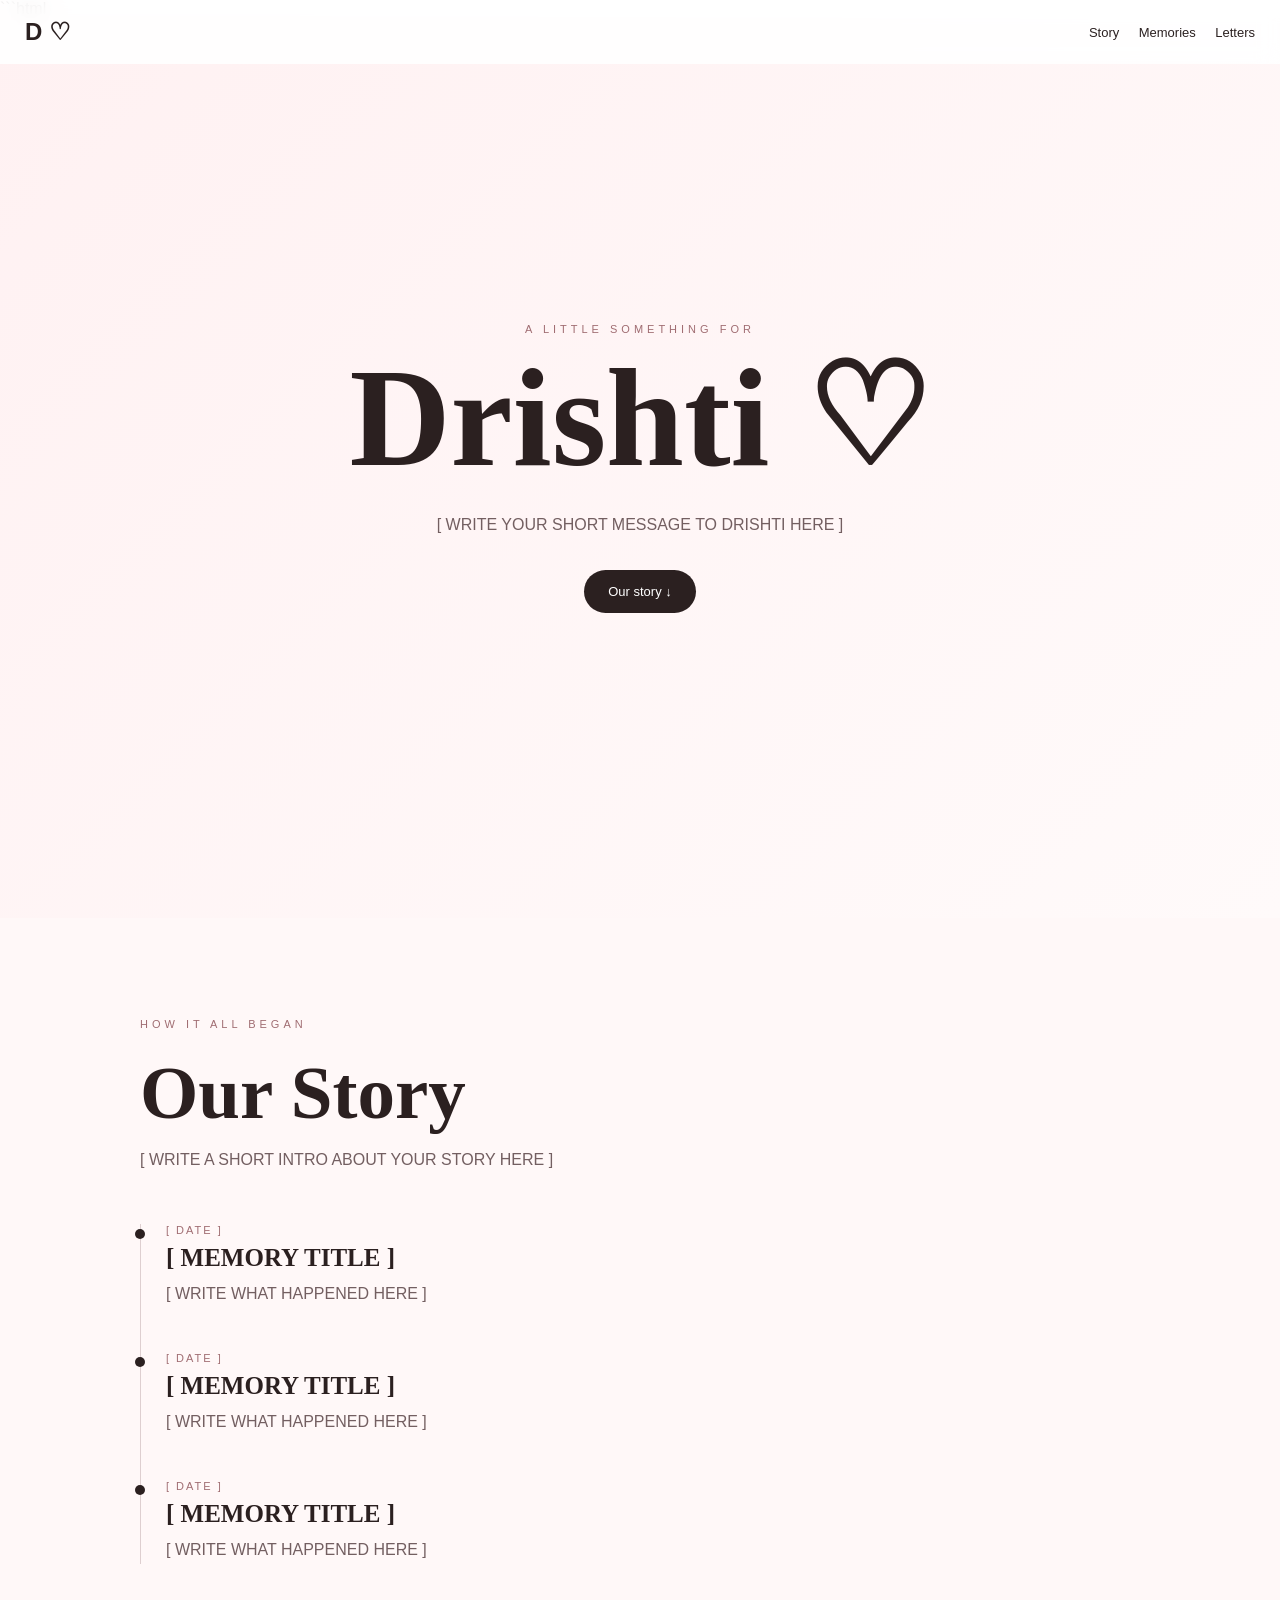
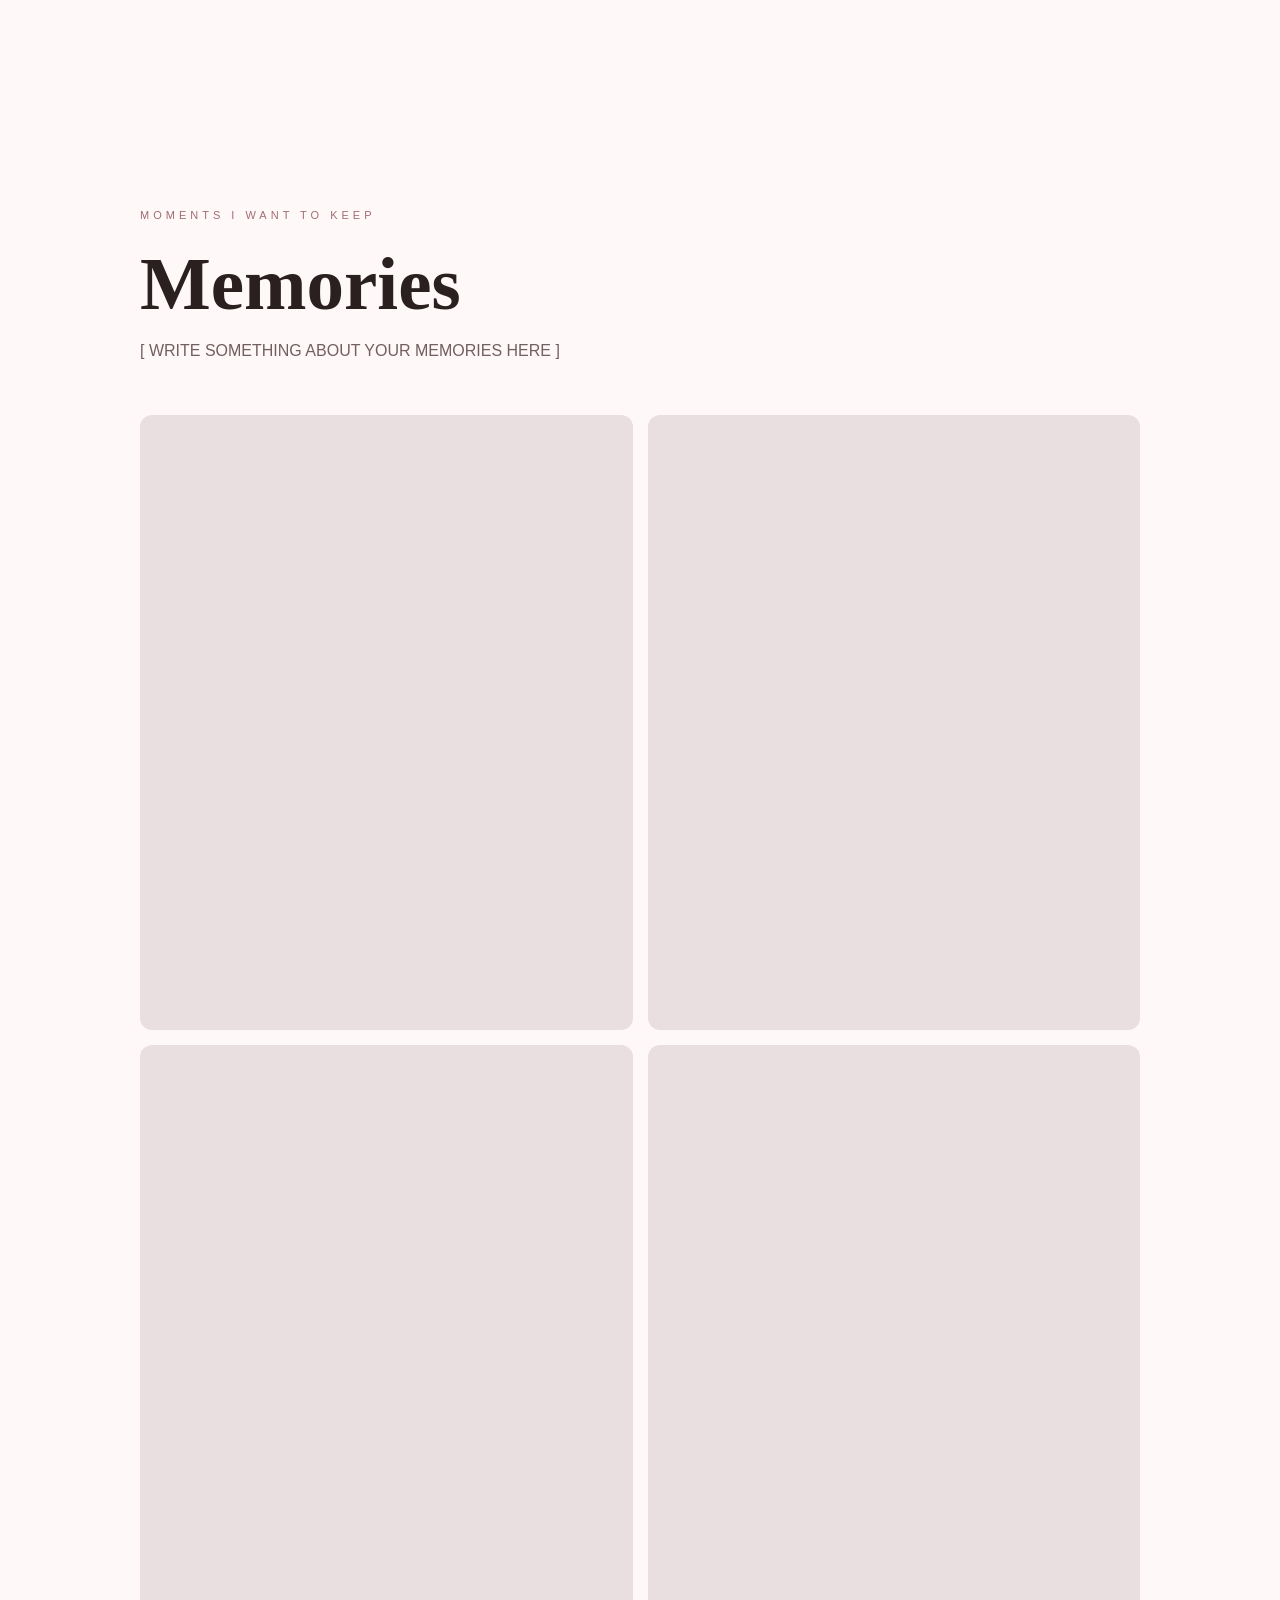
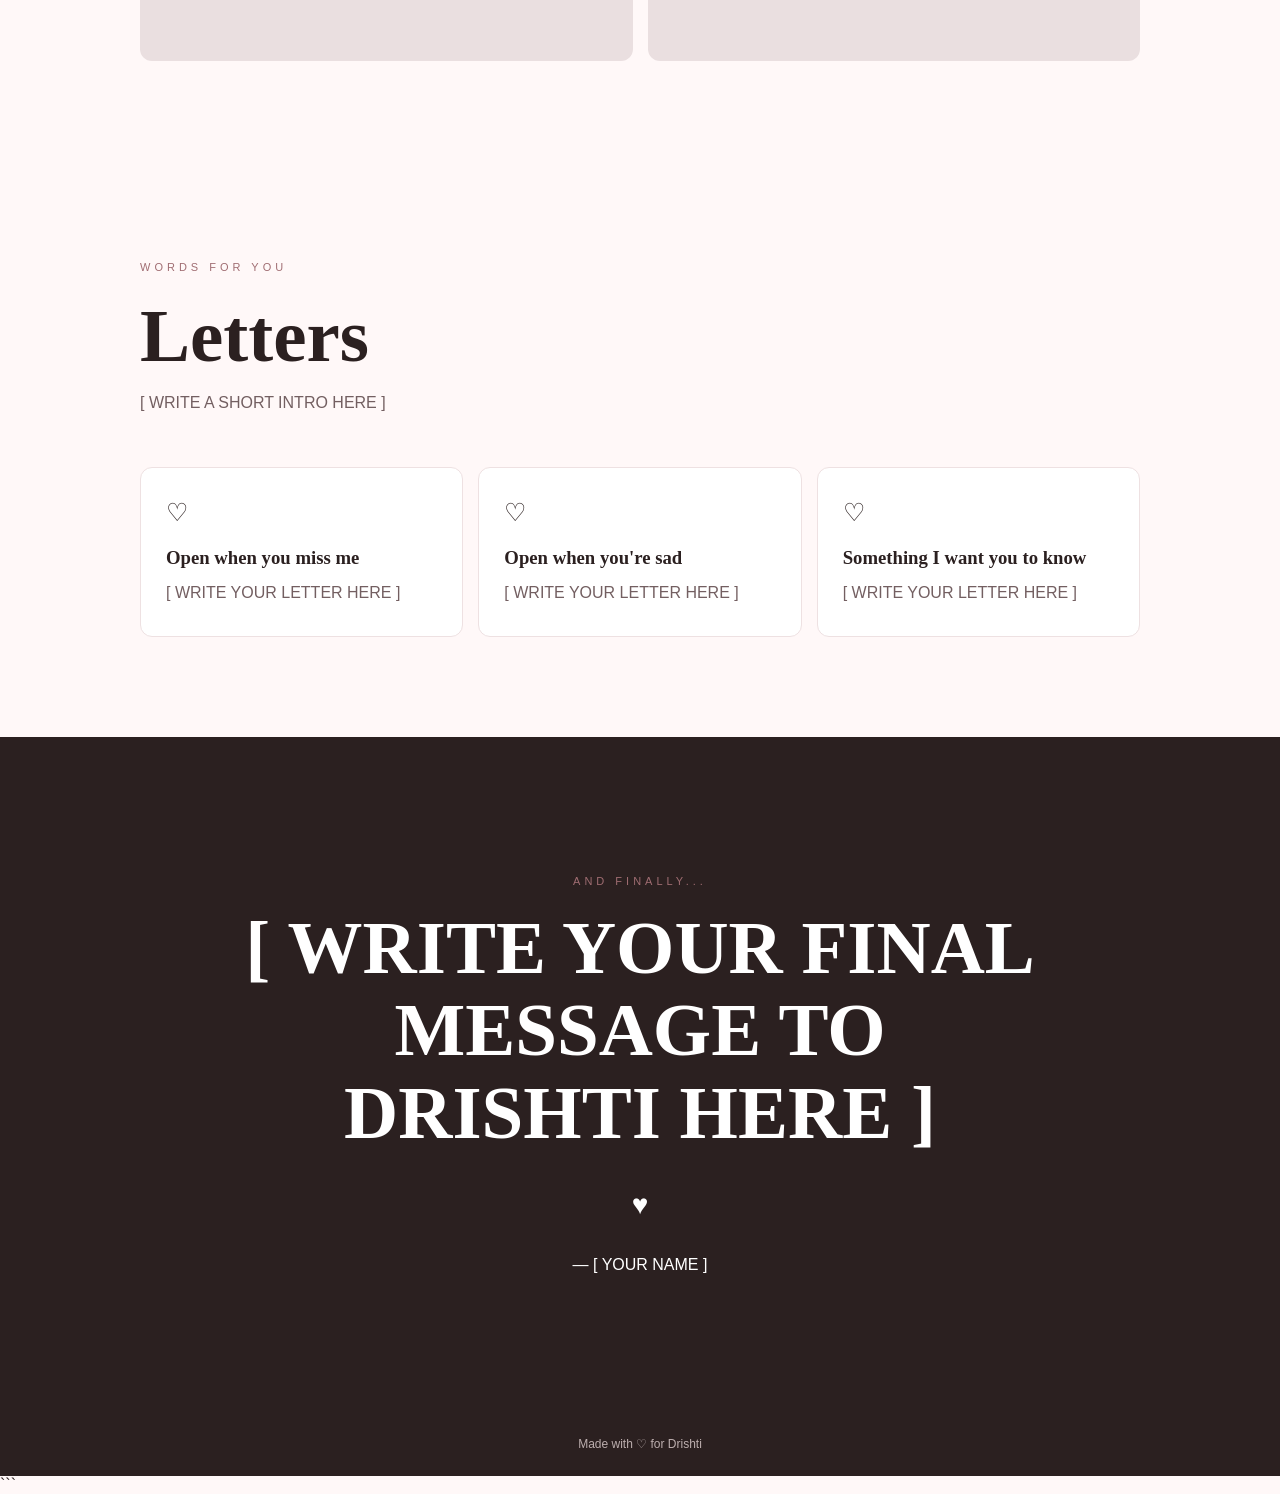
==== index.html @ 3309026d "Create index.html for personal webpage This HTML file contains a structured layout for a personal we" ====
```html
<!DOCTYPE html>
<html lang="en">
<head>
    <meta charset="UTF-8">
    <meta name="viewport" content="width=device-width, initial-scale=1.0">

    <title>For Drishti ❤️</title>

    <style>
        * {
            box-sizing: border-box;
            margin: 0;
            padding: 0;
        }

        html {
            scroll-behavior: smooth;
        }

        body {
            font-family: Arial, sans-serif;
            background: #fff8f8;
            color: #2b2020;
        }

        nav {
            position: fixed;
            top: 0;
            width: 100%;
            padding: 18px 25px;
            display: flex;
            justify-content: space-between;
            align-items: center;
            background: rgba(255,255,255,0.9);
            backdrop-filter: blur(10px);
            z-index: 100;
        }

        .logo {
            font-size: 24px;
            font-weight: bold;
        }

        nav a {
            margin-left: 15px;
            text-decoration: none;
            color: #2b2020;
            font-size: 13px;
        }

        section {
            padding: 100px 25px;
        }

        .hero {
            min-height: 100vh;
            display: flex;
            align-items: center;
            justify-content: center;
            text-align: center;
            background: linear-gradient(135deg, #fff1f2, #fffafa);
        }

        .hero-content {
            max-width: 700px;
        }

        .eyebrow {
            letter-spacing: 4px;
            font-size: 11px;
            color: #a06d72;
            margin-bottom: 20px;
        }

        h1 {
            font-family: Georgia, serif;
            font-size: clamp(65px, 16vw, 140px);
            line-height: 0.9;
            margin-bottom: 30px;
        }

        .hero p {
            color: #735f61;
            line-height: 1.8;
            margin-bottom: 30px;
        }

        .button {
            display: inline-block;
            background: #2b2020;
            color: white;
            padding: 14px 24px;
            border-radius: 50px;
            text-decoration: none;
            font-size: 13px;
        }

        .container {
            max-width: 1000px;
            margin: auto;
        }

        .heading {
            margin-bottom: 55px;
        }

        .heading h2 {
            font-family: Georgia, serif;
            font-size: clamp(45px, 9vw, 75px);
            margin-bottom: 15px;
        }

        .heading p {
            color: #735f61;
        }

        .timeline {
            border-left: 1px solid #decfd0;
            padding-left: 25px;
        }

        .memory {
            margin-bottom: 45px;
            position: relative;
        }

        .memory::before {
            content: "";
            width: 10px;
            height: 10px;
            background: #2b2020;
            border-radius: 50%;
            position: absolute;
            left: -31px;
            top: 5px;
        }

        .date {
            color: #a06d72;
            font-size: 11px;
            letter-spacing: 2px;
            margin-bottom: 8px;
        }

        .memory h3 {
            font-family: Georgia, serif;
            font-size: 25px;
            margin-bottom: 8px;
        }

        .memory p {
            color: #735f61;
            line-height: 1.7;
        }

        .gallery {
            display: grid;
            grid-template-columns: repeat(2, 1fr);
            gap: 15px;
        }

        .photo {
            aspect-ratio: 4 / 5;
            background: #eadfe0;
            border-radius: 12px;
            overflow: hidden;
        }

        .photo img {
            width: 100%;
            height: 100%;
            object-fit: cover;
        }

        .letter-grid {
            display: grid;
            grid-template-columns: repeat(3, 1fr);
            gap: 15px;
        }

        .letter {
            background: white;
            padding: 30px 25px;
            border-radius: 12px;
            border: 1px solid #eee1e2;
        }

        .letter span {
            font-size: 25px;
        }

        .letter h3 {
            font-family: Georgia, serif;
            margin: 20px 0 10px;
        }

        .letter p {
            color: #735f61;
            line-height: 1.7;
        }

        .final {
            min-height: 75vh;
            display: flex;
            align-items: center;
            justify-content: center;
            text-align: center;
            background: #2b2020;
            color: white;
        }

        .final h2 {
            font-family: Georgia, serif;
            font-size: clamp(40px, 8vw, 75px);
            max-width: 800px;
            line-height: 1.1;
        }

        .heart {
            margin: 35px;
            font-size: 28px;
        }

        footer {
            text-align: center;
            padding: 25px;
            background: #2b2020;
            color: #bcaeae;
            font-size: 12px;
        }

        @media (max-width: 650px) {

            nav a {
                font-size: 11px;
                margin-left: 8px;
            }

            section {
                padding: 85px 20px;
            }

            .gallery {
                grid-template-columns: 1fr;
            }

            .letter-grid {
                grid-template-columns: 1fr;
            }

            .letter {
                padding: 25px;
            }
        }
    </style>
</head>

<body>

    <!-- NAVIGATION -->

    <nav>
        <div class="logo">D ♡</div>

        <div>
            <a href="#story">Story</a>
            <a href="#memories">Memories</a>
            <a href="#letters">Letters</a>
        </div>
    </nav>


    <!-- HERO -->

    <section class="hero">

        <div class="hero-content">

            <div class="eyebrow">
                A LITTLE SOMETHING FOR
            </div>

            <h1>Drishti ♡</h1>

            <!-- WRITE YOUR INTRO HERE -->

            <p>
                [ WRITE YOUR SHORT MESSAGE TO DRISHTI HERE ]
            </p>

            <a href="#story" class="button">
                Our story ↓
            </a>

        </div>

    </section>


    <!-- STORY -->

    <section id="story">

        <div class="container">

            <div class="heading">

                <div class="eyebrow">
                    HOW IT ALL BEGAN
                </div>

                <h2>Our Story</h2>

                <p>
                    [ WRITE A SHORT INTRO ABOUT YOUR STORY HERE ]
                </p>

            </div>


            <div class="timeline">

                <div class="memory">

                    <div class="date">
                        [ DATE ]
                    </div>

                    <h3>[ MEMORY TITLE ]</h3>

                    <p>
                        [ WRITE WHAT HAPPENED HERE ]
                    </p>

                </div>


                <div class="memory">

                    <div class="date">
                        [ DATE ]
                    </div>

                    <h3>[ MEMORY TITLE ]</h3>

                    <p>
                        [ WRITE WHAT HAPPENED HERE ]
                    </p>

                </div>


                <div class="memory">

                    <div class="date">
                        [ DATE ]
                    </div>

                    <h3>[ MEMORY TITLE ]</h3>

                    <p>
                        [ WRITE WHAT HAPPENED HERE ]
                    </p>

                </div>

            </div>

        </div>

    </section>


    <!-- MEMORIES -->

    <section id="memories">

        <div class="container">

            <div class="heading">

                <div class="eyebrow">
                    MOMENTS I WANT TO KEEP
                </div>

                <h2>Memories</h2>

                <p>
                    [ WRITE SOMETHING ABOUT YOUR MEMORIES HERE ]
                </p>

            </div>


            <div class="gallery">

                <!-- PHOTO 1 -->
                <div class="photo">
                    <!-- YOUR PHOTO WILL GO HERE -->
                </div>

                <!-- PHOTO 2 -->
                <div class="photo">
                    <!-- YOUR PHOTO WILL GO HERE -->
                </div>

                <!-- PHOTO 3 -->
                <div class="photo">
                    <!-- YOUR PHOTO WILL GO HERE -->
                </div>

                <!-- PHOTO 4 -->
                <div class="photo">
                    <!-- YOUR PHOTO WILL GO HERE -->
                </div>

            </div>

        </div>

    </section>


    <!-- LETTERS -->

    <section id="letters">

        <div class="container">

            <div class="heading">

                <div class="eyebrow">
                    WORDS FOR YOU
                </div>

                <h2>Letters</h2>

                <p>
                    [ WRITE A SHORT INTRO HERE ]
                </p>

            </div>


            <div class="letter-grid">

                <div class="letter">

                    <span>♡</span>

                    <h3>
                        Open when you miss me
                    </h3>

                    <p>
                        [ WRITE YOUR LETTER HERE ]
                    </p>

                </div>


                <div class="letter">

                    <span>♡</span>

                    <h3>
                        Open when you're sad
                    </h3>

                    <p>
                        [ WRITE YOUR LETTER HERE ]
                    </p>

                </div>


                <div class="letter">

                    <span>♡</span>

                    <h3>
                        Something I want you to know
                    </h3>

                    <p>
                        [ WRITE YOUR LETTER HERE ]
                    </p>

                </div>

            </div>

        </div>

    </section>


    <!-- FINAL MESSAGE -->

    <section class="final">

        <div>

            <div class="eyebrow">
                AND FINALLY...
            </div>

            <h2>
                [ WRITE YOUR FINAL MESSAGE TO DRISHTI HERE ]
            </h2>

            <div class="heart">
                ♥
            </div>

            <p>
                — [ YOUR NAME ]
            </p>

        </div>

    </section>


    <footer>

        Made with ♡ for Drishti

    </footer>


</body>
</html>
```
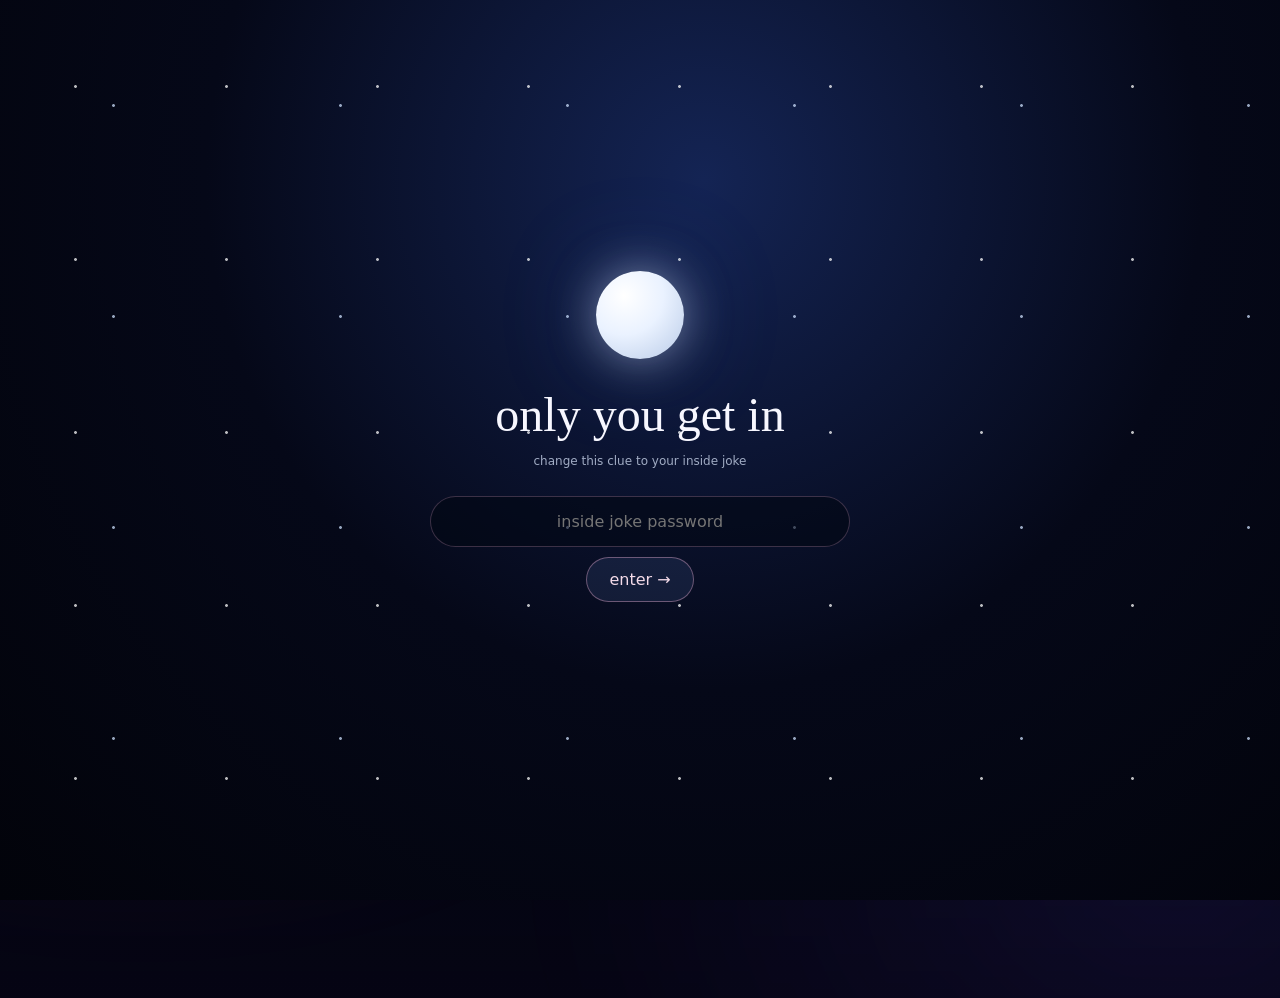
==== commit d3eec62f: "Add files via upload" ====
--- a/index.html
+++ b/index.html
@@ -1,535 +1,134 @@
-```html
-<!DOCTYPE html>
-<html lang="en">
-<head>
-    <meta charset="UTF-8">
-    <meta name="viewport" content="width=device-width, initial-scale=1.0">
-
-    <title>For Drishti ❤️</title>
-
-    <style>
-        * {
-            box-sizing: border-box;
-            margin: 0;
-            padding: 0;
-        }
-
-        html {
-            scroll-behavior: smooth;
-        }
-
-        body {
-            font-family: Arial, sans-serif;
-            background: #fff8f8;
-            color: #2b2020;
-        }
-
-        nav {
-            position: fixed;
-            top: 0;
-            width: 100%;
-            padding: 18px 25px;
-            display: flex;
-            justify-content: space-between;
-            align-items: center;
-            background: rgba(255,255,255,0.9);
-            backdrop-filter: blur(10px);
-            z-index: 100;
-        }
-
-        .logo {
-            font-size: 24px;
-            font-weight: bold;
-        }
-
-        nav a {
-            margin-left: 15px;
-            text-decoration: none;
-            color: #2b2020;
-            font-size: 13px;
-        }
-
-        section {
-            padding: 100px 25px;
-        }
-
-        .hero {
-            min-height: 100vh;
-            display: flex;
-            align-items: center;
-            justify-content: center;
-            text-align: center;
-            background: linear-gradient(135deg, #fff1f2, #fffafa);
-        }
-
-        .hero-content {
-            max-width: 700px;
-        }
-
-        .eyebrow {
-            letter-spacing: 4px;
-            font-size: 11px;
-            color: #a06d72;
-            margin-bottom: 20px;
-        }
-
-        h1 {
-            font-family: Georgia, serif;
-            font-size: clamp(65px, 16vw, 140px);
-            line-height: 0.9;
-            margin-bottom: 30px;
-        }
-
-        .hero p {
-            color: #735f61;
-            line-height: 1.8;
-            margin-bottom: 30px;
-        }
-
-        .button {
-            display: inline-block;
-            background: #2b2020;
-            color: white;
-            padding: 14px 24px;
-            border-radius: 50px;
-            text-decoration: none;
-            font-size: 13px;
-        }
-
-        .container {
-            max-width: 1000px;
-            margin: auto;
-        }
-
-        .heading {
-            margin-bottom: 55px;
-        }
-
-        .heading h2 {
-            font-family: Georgia, serif;
-            font-size: clamp(45px, 9vw, 75px);
-            margin-bottom: 15px;
-        }
-
-        .heading p {
-            color: #735f61;
-        }
-
-        .timeline {
-            border-left: 1px solid #decfd0;
-            padding-left: 25px;
-        }
-
-        .memory {
-            margin-bottom: 45px;
-            position: relative;
-        }
-
-        .memory::before {
-            content: "";
-            width: 10px;
-            height: 10px;
-            background: #2b2020;
-            border-radius: 50%;
-            position: absolute;
-            left: -31px;
-            top: 5px;
-        }
-
-        .date {
-            color: #a06d72;
-            font-size: 11px;
-            letter-spacing: 2px;
-            margin-bottom: 8px;
-        }
-
-        .memory h3 {
-            font-family: Georgia, serif;
-            font-size: 25px;
-            margin-bottom: 8px;
-        }
-
-        .memory p {
-            color: #735f61;
-            line-height: 1.7;
-        }
-
-        .gallery {
-            display: grid;
-            grid-template-columns: repeat(2, 1fr);
-            gap: 15px;
-        }
-
-        .photo {
-            aspect-ratio: 4 / 5;
-            background: #eadfe0;
-            border-radius: 12px;
-            overflow: hidden;
-        }
-
-        .photo img {
-            width: 100%;
-            height: 100%;
-            object-fit: cover;
-        }
-
-        .letter-grid {
-            display: grid;
-            grid-template-columns: repeat(3, 1fr);
-            gap: 15px;
-        }
-
-        .letter {
-            background: white;
-            padding: 30px 25px;
-            border-radius: 12px;
-            border: 1px solid #eee1e2;
-        }
-
-        .letter span {
-            font-size: 25px;
-        }
-
-        .letter h3 {
-            font-family: Georgia, serif;
-            margin: 20px 0 10px;
-        }
-
-        .letter p {
-            color: #735f61;
-            line-height: 1.7;
-        }
-
-        .final {
-            min-height: 75vh;
-            display: flex;
-            align-items: center;
-            justify-content: center;
-            text-align: center;
-            background: #2b2020;
-            color: white;
-        }
-
-        .final h2 {
-            font-family: Georgia, serif;
-            font-size: clamp(40px, 8vw, 75px);
-            max-width: 800px;
-            line-height: 1.1;
-        }
-
-        .heart {
-            margin: 35px;
-            font-size: 28px;
-        }
-
-        footer {
-            text-align: center;
-            padding: 25px;
-            background: #2b2020;
-            color: #bcaeae;
-            font-size: 12px;
-        }
-
-        @media (max-width: 650px) {
-
-            nav a {
-                font-size: 11px;
-                margin-left: 8px;
-            }
-
-            section {
-                padding: 85px 20px;
-            }
-
-            .gallery {
-                grid-template-columns: 1fr;
-            }
-
-            .letter-grid {
-                grid-template-columns: 1fr;
-            }
-
-            .letter {
-                padding: 25px;
-            }
-        }
-    </style>
-</head>
-
-<body>
-
-    <!-- NAVIGATION -->
-
-    <nav>
-        <div class="logo">D ♡</div>
-
-        <div>
-            <a href="#story">Story</a>
-            <a href="#memories">Memories</a>
-            <a href="#letters">Letters</a>
-        </div>
-    </nav>
-
-
-    <!-- HERO -->
-
-    <section class="hero">
-
-        <div class="hero-content">
-
-            <div class="eyebrow">
-                A LITTLE SOMETHING FOR
-            </div>
-
-            <h1>Drishti ♡</h1>
-
-            <!-- WRITE YOUR INTRO HERE -->
-
-            <p>
-                [ WRITE YOUR SHORT MESSAGE TO DRISHTI HERE ]
-            </p>
-
-            <a href="#story" class="button">
-                Our story ↓
-            </a>
-
-        </div>
-
-    </section>
-
-
-    <!-- STORY -->
-
-    <section id="story">
-
-        <div class="container">
-
-            <div class="heading">
-
-                <div class="eyebrow">
-                    HOW IT ALL BEGAN
-                </div>
-
-                <h2>Our Story</h2>
-
-                <p>
-                    [ WRITE A SHORT INTRO ABOUT YOUR STORY HERE ]
-                </p>
-
-            </div>
-
-
-            <div class="timeline">
-
-                <div class="memory">
-
-                    <div class="date">
-                        [ DATE ]
-                    </div>
-
-                    <h3>[ MEMORY TITLE ]</h3>
-
-                    <p>
-                        [ WRITE WHAT HAPPENED HERE ]
-                    </p>
-
-                </div>
-
-
-                <div class="memory">
-
-                    <div class="date">
-                        [ DATE ]
-                    </div>
-
-                    <h3>[ MEMORY TITLE ]</h3>
-
-                    <p>
-                        [ WRITE WHAT HAPPENED HERE ]
-                    </p>
-
-                </div>
-
-
-                <div class="memory">
-
-                    <div class="date">
-                        [ DATE ]
-                    </div>
-
-                    <h3>[ MEMORY TITLE ]</h3>
-
-                    <p>
-                        [ WRITE WHAT HAPPENED HERE ]
-                    </p>
-
-                </div>
-
-            </div>
-
-        </div>
-
-    </section>
-
-
-    <!-- MEMORIES -->
-
-    <section id="memories">
-
-        <div class="container">
-
-            <div class="heading">
-
-                <div class="eyebrow">
-                    MOMENTS I WANT TO KEEP
-                </div>
-
-                <h2>Memories</h2>
-
-                <p>
-                    [ WRITE SOMETHING ABOUT YOUR MEMORIES HERE ]
-                </p>
-
-            </div>
-
-
-            <div class="gallery">
-
-                <!-- PHOTO 1 -->
-                <div class="photo">
-                    <!-- YOUR PHOTO WILL GO HERE -->
-                </div>
-
-                <!-- PHOTO 2 -->
-                <div class="photo">
-                    <!-- YOUR PHOTO WILL GO HERE -->
-                </div>
-
-                <!-- PHOTO 3 -->
-                <div class="photo">
-                    <!-- YOUR PHOTO WILL GO HERE -->
-                </div>
-
-                <!-- PHOTO 4 -->
-                <div class="photo">
-                    <!-- YOUR PHOTO WILL GO HERE -->
-                </div>
-
-            </div>
-
-        </div>
-
-    </section>
-
-
-    <!-- LETTERS -->
-
-    <section id="letters">
-
-        <div class="container">
-
-            <div class="heading">
-
-                <div class="eyebrow">
-                    WORDS FOR YOU
-                </div>
-
-                <h2>Letters</h2>
-
-                <p>
-                    [ WRITE A SHORT INTRO HERE ]
-                </p>
-
-            </div>
-
-
-            <div class="letter-grid">
-
-                <div class="letter">
-
-                    <span>♡</span>
-
-                    <h3>
-                        Open when you miss me
-                    </h3>
-
-                    <p>
-                        [ WRITE YOUR LETTER HERE ]
-                    </p>
-
-                </div>
-
-
-                <div class="letter">
-
-                    <span>♡</span>
-
-                    <h3>
-                        Open when you're sad
-                    </h3>
-
-                    <p>
-                        [ WRITE YOUR LETTER HERE ]
-                    </p>
-
-                </div>
-
-
-                <div class="letter">
-
-                    <span>♡</span>
-
-                    <h3>
-                        Something I want you to know
-                    </h3>
-
-                    <p>
-                        [ WRITE YOUR LETTER HERE ]
-                    </p>
-
-                </div>
-
-            </div>
-
-        </div>
-
-    </section>
-
-
-    <!-- FINAL MESSAGE -->
-
-    <section class="final">
-
-        <div>
-
-            <div class="eyebrow">
-                AND FINALLY...
-            </div>
-
-            <h2>
-                [ WRITE YOUR FINAL MESSAGE TO DRISHTI HERE ]
-            </h2>
-
-            <div class="heart">
-                ♥
-            </div>
-
-            <p>
-                — [ YOUR NAME ]
-            </p>
-
-        </div>
-
-    </section>
-
-
-    <footer>
-
-        Made with ♡ for Drishti
-
-    </footer>
-
-
-</body>
-</html>
-```
+<!doctype html>
+<html lang="en">
+<head>
+<meta charset="utf-8">
+<meta name="viewport" content="width=device-width,initial-scale=1">
+<title>Private Archive — Drishti</title>
+<link rel="stylesheet" href="style.css">
+</head>
+<body>
+<div class="stars"><i></i><i></i><i></i><i></i><i></i><i></i><i></i></div>
+<div class="nebula"></div>
+<div class="app">
+<main class="shell">
+<div class="moon"></div>
+<header class="top">
+<div class="editable brand" contenteditable="true">PRIVATE ARCHIVE / 01</div>
+<div class="menu-wrap">
+<button class="dots" id="dots">⋯</button>
+<nav class="menu" id="menu">
+<button data-screen="home">01 — entrance</button>
+<button data-screen="archive">02 — files</button>
+<button data-screen="page3">03 — somewhere else</button>
+<button data-screen="page4">04 — one last thing</button>
+</nav>
+</div>
+</header>
+
+<section class="screen active" id="home">
+<div class="hero">
+<div class="editable kicker" contenteditable="true">a small thing made at an unreasonable hour</div>
+<h1 class="editable" contenteditable="true">Some things<br>are better kept<br>between two people.</h1>
+<p class="editable" contenteditable="true">A quiet corner of the internet for the person I would still look for in a room full of stars.</p>
+<button class="enter" id="enter">enter quietly →</button>
+</div>
+</section>
+
+<section class="screen" id="archive">
+<div class="section-title">
+<h2 class="editable" contenteditable="true">A few little worlds.</h2>
+<span class="editable tiny" contenteditable="true">06 / PRIVATE</span>
+</div>
+<div class="grid">
+
+<article class="card">
+<span class="editable num" contenteditable="true">01</span>
+<span class="editable tag" contenteditable="true">little things</span>
+<h3 class="editable" contenteditable="true">Things I notice.</h3>
+<p class="editable card-copy" contenteditable="true">Write your own little memory here.</p>
+<div class="media"><span class="editable" contenteditable="true">YOUR PHOTO / SCREENSHOT</span></div>
+</article>
+
+<article class="card">
+<span class="editable num" contenteditable="true">02</span>
+<span class="editable tag" contenteditable="true">messages</span>
+<h3 class="editable" contenteditable="true">The chat room.</h3>
+<p class="editable card-copy" contenteditable="true">Add the story behind a chat or screenshot.</p>
+<div class="media"><span class="editable" contenteditable="true">YOUR CHAT SCREENSHOT</span></div>
+</article>
+
+<article class="card">
+<span class="editable num" contenteditable="true">03</span>
+<span class="editable tag" contenteditable="true">classified</span>
+<h3 class="editable" contenteditable="true">The momo problem.</h3>
+<p class="editable card-copy" contenteditable="true">Put your own inside joke here.</p>
+<div class="media"><span class="editable" contenteditable="true">YOUR PHOTO / MEMORY</span></div>
+</article>
+
+<article class="card">
+<span class="editable num" contenteditable="true">04</span>
+<span class="editable tag" contenteditable="true">voice</span>
+<h3 class="editable" contenteditable="true">Press play later.</h3>
+<p class="editable card-copy" contenteditable="true">Add a note for your voice message.</p>
+<div class="media"><span class="editable" contenteditable="true">YOUR VOICE MESSAGE</span></div>
+</article>
+
+<article class="card">
+<span class="editable num" contenteditable="true">05</span>
+<span class="editable tag" contenteditable="true">unfinished</span>
+<h3 class="editable" contenteditable="true">The thing I mean.</h3>
+<p class="editable card-copy" contenteditable="true">Write something you have never said properly.</p>
+<div class="media"><span class="editable" contenteditable="true">YOUR PHOTO / NOTE</span></div>
+</article>
+
+<article class="card">
+<span class="editable num" contenteditable="true">06</span>
+<span class="editable tag" contenteditable="true">classified</span>
+<h3 class="editable" contenteditable="true">bhakk.exe</h3>
+<p class="editable card-copy" contenteditable="true">Your private joke goes here.</p>
+<div class="media"><span class="editable" contenteditable="true">YOUR SECRET</span></div>
+</article>
+
+</div>
+
+<div class="lower">
+<h2 class="editable" contenteditable="true">A quiet place.</h2>
+<div class="blank editable" contenteditable="true">Write your longer paragraph here. You can replace this entire area with your own message.</div>
+</div>
+</section>
+
+<section class="screen" id="page3">
+<div class="extra">
+<div class="editable kicker" contenteditable="true">PAGE THREE — FULLY YOURS</div>
+<h1 class="editable" contenteditable="true">Somewhere<br>between everything.</h1>
+<div class="blank editable" contenteditable="true">Your custom page text goes here.</div>
+<div class="media extra-media"><span class="editable" contenteditable="true">PHOTO / SCREENSHOT / VOICE MESSAGE SLOT</span></div>
+</div>
+</section>
+
+<section class="screen" id="page4">
+<div class="extra">
+<div class="editable kicker" contenteditable="true">PAGE FOUR — OPEN LAST</div>
+<h1 class="editable" contenteditable="true">For when you<br>miss me.</h1>
+<div class="blank editable" contenteditable="true">Your final message goes here.</div>
+<div class="media extra-media"><span class="editable" contenteditable="true">FINAL PHOTO / MESSAGE SLOT</span></div>
+</div>
+</section>
+
+</main>
+</div>
+
+<div class="lock" id="lock">
+<div class="lockbox">
+<div class="lockmoon"></div>
+<h2 class="editable" contenteditable="true">only you get in</h2>
+<p class="editable" contenteditable="true">change this clue to your inside joke</p>
+<input id="pass" placeholder="inside joke password" autocomplete="off">
+<button id="unlock" class="editable" contenteditable="false">enter →</button>
+<div class="err" id="err"></div>
+</div>
+</div>
+
+<script src="script.js"></script>
+</body>
+</html>
--- a/style.css
+++ b/style.css
@@ -0,0 +1,22 @@
+:root{color-scheme:dark;--bg:#030510;--ink:#f7f7ff;--muted:#9ca7c1;--pink:#efa9d0;--blue:#9ec3ff;--line:rgba(193,213,255,.16)}
+*{box-sizing:border-box}
+html,body{margin:0;min-height:100%;width:100%;max-width:100%;overflow-x:hidden;background:var(--bg);color:var(--ink);font-family:Inter,system-ui,sans-serif}
+html{overscroll-behavior:none;background:var(--bg)}
+body{overscroll-behavior:none;overscroll-behavior-x:none;touch-action:pan-y}
+button,input{font:inherit}button{cursor:pointer}
+body:before{content:"";position:fixed;inset:-25%;z-index:0;pointer-events:none;background:radial-gradient(ellipse at 68% 18%,rgba(87,137,255,.24),transparent 24%),radial-gradient(ellipse at 24% 62%,rgba(239,76,180,.18),transparent 27%),radial-gradient(ellipse at 78% 82%,rgba(105,77,255,.14),transparent 30%);filter:blur(36px);animation:drift 16s ease-in-out infinite}
+body:after{content:"";position:fixed;inset:0;z-index:0;pointer-events:none;background-image:radial-gradient(circle at 7% 16%,#fff 0 1px,transparent 1.8px),radial-gradient(circle at 18% 73%,#d9e8ff 0 1.1px,transparent 1.9px),radial-gradient(circle at 31% 28%,#fff 0 1.2px,transparent 2px),radial-gradient(circle at 47% 9%,#ffd9ef 0 1px,transparent 1.8px),radial-gradient(circle at 62% 67%,#fff 0 1.1px,transparent 1.9px),radial-gradient(circle at 75% 22%,#d6e6ff 0 1.2px,transparent 2px),radial-gradient(circle at 91% 59%,#fff 0 1.1px,transparent 1.9px);background-size:181px 197px,233px 251px,271px 229px,207px 241px,317px 277px,251px 203px,283px 263px;animation:twinkle 7s ease-in-out infinite}
+@keyframes twinkle{0%,100%{opacity:.32;transform:scale(.85)}50%{opacity:1;transform:scale(1.08)}}
+@keyframes drift{0%,100%{transform:translate3d(0,0,0) scale(1)}50%{transform:translate3d(2%,-2%,0) scale(1.07)}}
+@keyframes rise{from{opacity:0;transform:translateY(18px)}to{opacity:1;transform:none}}
+.stars{position:fixed;inset:0;z-index:1;pointer-events:none}.stars i{position:absolute;width:3px;height:3px;border-radius:50%;background:#fff;box-shadow:0 0 11px 2px rgba(196,222,255,.9);animation:twinkle 3.4s infinite}.stars i:nth-child(1){left:12%;top:18%}.stars i:nth-child(2){left:84%;top:15%;animation-delay:.8s}.stars i:nth-child(3){left:69%;top:46%;animation-delay:1.4s}.stars i:nth-child(4){left:24%;top:62%;animation-delay:2s}.stars i:nth-child(5){left:91%;top:80%;animation-delay:.5s}.stars i:nth-child(6){left:54%;top:30%;animation-delay:1.8s}.stars i:nth-child(7){left:42%;top:78%;animation-delay:1s}
+.nebula{position:fixed;inset:auto 0 0;height:42vh;z-index:1;pointer-events:none;background:radial-gradient(ellipse at 20% 100%,rgba(239,78,181,.15),transparent 48%),radial-gradient(ellipse at 80% 100%,rgba(84,130,255,.16),transparent 48%),linear-gradient(180deg,transparent,rgba(7,7,25,.7))}
+.app{position:relative;z-index:2;min-height:100vh;width:100%;max-width:100%;overflow-x:hidden;padding:20px 25px;background:linear-gradient(180deg,rgba(2,4,13,.18),rgba(5,8,24,.12) 55%,rgba(10,5,25,.42))}
+.shell{max-width:1160px;width:100%;margin:auto;position:relative}.top{height:58px;border-bottom:1px solid var(--line);display:flex;align-items:center;justify-content:space-between;position:relative;z-index:10}
+.brand,.tiny,.tag,.num,.kicker{font-size:9px;letter-spacing:.2em;color:var(--muted)}.moon{position:absolute;width:310px;height:310px;right:3%;top:70px;border-radius:50%;z-index:-2;background:radial-gradient(circle at 31% 28%,#fff 0,#edf5ff 43%,#c5d5ed 70%,#8799b7 100%);box-shadow:0 0 55px rgba(211,230,255,.5),0 0 145px rgba(104,148,255,.23)}.moon:after{content:"";position:absolute;width:298px;height:298px;right:-82px;top:-3px;border-radius:50%;background:#030510;z-index:-1}
+.hero{min-height:82vh;max-width:850px;padding:90px 0 70px;display:flex;flex-direction:column;justify-content:center;animation:rise .8s ease}.kicker{color:var(--pink);margin-bottom:25px}.hero h1,.extra h1{font:400 clamp(55px,9vw,112px)/.88 Georgia,serif;letter-spacing:-.065em;margin:0 0 30px;text-shadow:0 0 55px rgba(197,216,255,.1),0 0 100px rgba(239,126,198,.08)}.hero p{max-width:570px;color:#aeb9d1;font-size:15px;line-height:1.9}.enter{margin-top:28px;align-self:flex-start;border:1px solid rgba(236,190,221,.3);border-radius:999px;padding:14px 24px;color:#f8eff6;background:linear-gradient(135deg,rgba(104,151,255,.1),rgba(239,151,204,.1));box-shadow:0 0 35px rgba(115,139,255,.1);backdrop-filter:blur(18px);transition:.3s}
+.enter:hover{transform:translateY(-3px);border-color:rgba(245,191,221,.72);box-shadow:0 0 45px rgba(239,107,188,.18)}
+.screen{display:none;min-height:100vh;animation:rise .6s ease}.screen.active{display:block}.section-title{padding:78px 0 25px;display:flex;align-items:end;justify-content:space-between}.section-title h2,.lower h2{font:400 40px Georgia,serif;margin:0}
+.grid{display:grid;grid-template-columns:repeat(3,1fr);gap:18px}.card{min-height:225px;border:1px solid var(--line);border-radius:24px;padding:24px;background:linear-gradient(145deg,rgba(20,35,75,.68),rgba(7,11,31,.7));backdrop-filter:blur(24px) saturate(135%);box-shadow:inset 0 1px rgba(255,255,255,.055),0 25px 65px rgba(0,0,0,.2);position:relative;overflow:hidden;cursor:pointer;transition:.4s}.card:before{content:"";position:absolute;inset:0;background:radial-gradient(circle at 90% 8%,rgba(242,164,211,.18),transparent 28%),radial-gradient(circle at 4% 95%,rgba(101,160,255,.14),transparent 33%);pointer-events:none}.card:hover{transform:translateY(-8px);border-color:rgba(239,181,216,.42)}.card h3{font:400 29px Georgia,serif;margin:64px 0 10px;position:relative}.card-copy{font-size:12px;color:#929dbb;line-height:1.7;position:relative}.tag{float:right;color:#dfaaca}.media{display:none;min-height:105px;margin-top:18px;border:1px dashed rgba(239,173,211,.24);border-radius:16px;align-items:center;justify-content:center;text-align:center;color:#74809b;font-size:10px;line-height:1.7;position:relative;padding:15px}.card.open .media{display:flex;animation:rise .35s ease}
+.lower{border-top:1px solid var(--line);padding:36px 0 75px;margin-top:80px}.blank{min-height:190px;border:1px solid rgba(238,175,211,.18);border-radius:20px;background:rgba(5,9,25,.38);padding:24px;color:#a0a9bd;backdrop-filter:blur(16px);margin-top:24px;line-height:1.9}.menu-wrap{position:relative}.dots{width:38px;height:38px;border-radius:50%;border:1px solid rgba(205,220,255,.18);background:rgba(8,14,35,.52);color:#eadde7;font-size:20px;line-height:1;backdrop-filter:blur(15px)}.menu{display:none;position:absolute;right:0;top:48px;width:240px;padding:8px;border-radius:18px;background:rgba(4,8,22,.93);border:1px solid rgba(190,211,255,.18);box-shadow:0 25px 70px rgba(0,0,0,.58);z-index:30}.menu.show{display:block;animation:rise .2s ease}.menu button{display:block;width:100%;border:0;background:transparent;color:#c9d1e4;text-align:left;padding:13px;border-radius:10px;font-size:11px}.extra{min-height:82vh;padding:100px 0}.extra-media{display:flex;margin-top:30px}.lock{position:fixed;inset:0;z-index:99;display:flex;align-items:center;justify-content:center;padding:24px;background:radial-gradient(ellipse at 55% 20%,#142454,#050818 50%,#02030a);overflow:hidden}.lock:before{content:"";position:absolute;inset:0;background-image:radial-gradient(circle,#fff 0 1px,transparent 1.8px),radial-gradient(circle,#cfe2ff 0 1px,transparent 1.8px);background-size:151px 173px,227px 211px;opacity:.72}.lockbox{width:min(420px,100%);text-align:center;position:relative;z-index:2}.lockmoon{width:88px;height:88px;margin:0 auto 28px;border-radius:50%;background:radial-gradient(circle at 32% 28%,#fff,#eaf2ff 45%,#b8cae7 100%);box-shadow:0 0 45px rgba(209,227,255,.5),0 0 110px rgba(116,153,255,.22)}.lock h2{font:400 48px Georgia,serif;margin:0 0 12px}.lock p{color:#a1acc4;font-size:12px}.lock input{width:100%;margin:16px 0 10px;padding:15px 20px;border-radius:999px;border:1px solid rgba(239,174,211,.24);background:rgba(3,7,20,.58);color:#fff;text-align:center;outline:0}.lock button{border:1px solid rgba(239,174,211,.4);border-radius:999px;background:rgba(132,171,255,.1);color:#f4dbe9;padding:12px 22px}.err{height:20px;margin-top:8px;color:#dfa1c5;font-size:11px}.editable{outline:0}.editable:focus{box-shadow:0 0 0 1px rgba(240,168,208,.38);border-radius:8px}
+@media(max-width:700px){.app{padding:16px;overflow-x:hidden}.moon{width:190px;height:190px;right:-35px;top:76px}.moon:after{width:183px;height:183px;right:-56px}.hero{min-height:77vh;padding:72px 0 55px}.hero h1,.extra h1{font-size:clamp(50px,15vw,76px)}.hero p{font-size:14px;max-width:92%}.grid{grid-template-columns:1fr;gap:14px}.section-title{padding-top:65px}.section-title h2,.lower h2{font-size:34px}.extra{padding-top:70px}.menu{right:-5px}}
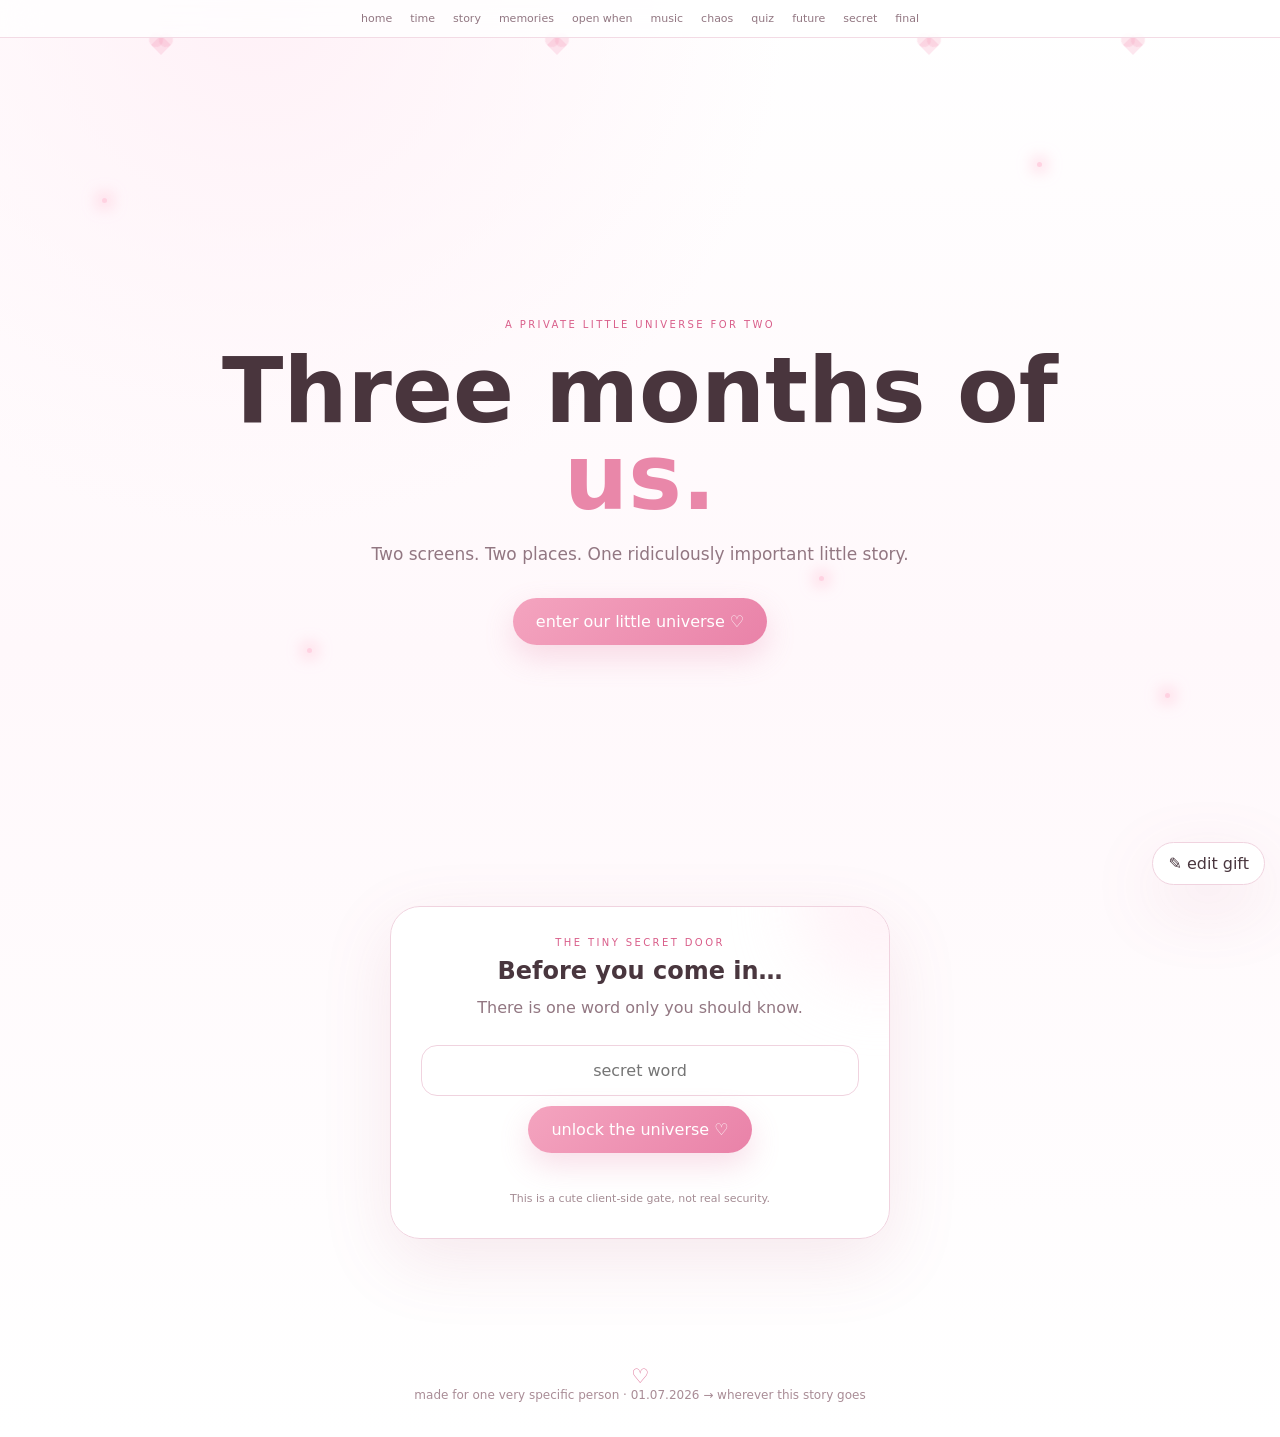
==== commit 0912cd56: "Rename index (1).html to index.html" ====
--- a/index.html
+++ b/index.html
@@ -3,132 +3,75 @@
 <head>
 <meta charset="utf-8">
 <meta name="viewport" content="width=device-width,initial-scale=1">
-<title>Private Archive — Drishti</title>
-<link rel="stylesheet" href="style.css">
+<title>Our Little Universe ♡</title>
+<style>
+:root{--pink:#f5a6c2;--deep:#d95e8a;--soft:#fff0f6;--soft2:#fff8fb;--ink:#49363e;--muted:#927782;--line:#f0d3df;--shadow:0 22px 70px rgba(184,94,126,.13)}
+*{box-sizing:border-box}html{scroll-behavior:smooth}body{margin:0;font-family:ui-rounded,"Avenir Next",system-ui,-apple-system,sans-serif;color:var(--ink);background:#fff;overflow-x:hidden}.app{min-height:100vh;background:radial-gradient(circle at 20% 0%,#fff1f7,transparent 30%),linear-gradient(180deg,#fff 0%,#fff8fb 45%,#fff 100%)}button,input,textarea{font:inherit}.hidden{display:none!important}
+nav{position:sticky;top:0;z-index:50;backdrop-filter:blur(18px);background:rgba(255,255,255,.78);border-bottom:1px solid rgba(240,211,223,.8);display:flex;justify-content:center;gap:18px;padding:12px;overflow:auto}nav a{color:var(--muted);text-decoration:none;font-size:11px;white-space:nowrap;transition:.2s}nav a:hover{color:var(--deep);transform:translateY(-1px)}
+main{position:relative;z-index:2;max-width:1050px;margin:auto;padding:20px 18px 90px}.hero{min-height:calc(100vh - 52px);display:grid;place-items:center;text-align:center;position:relative}.eyebrow{letter-spacing:.24em;text-transform:uppercase;font-size:10px;color:var(--deep)}.hero h1{font-size:clamp(44px,8vw,90px);line-height:.96;margin:18px auto;color:#49353d;max-width:900px;animation:rise 1.2s ease both}.hero h1 span{color:#e987a9}.hero p{max-width:670px;margin:0 auto 28px;color:var(--muted);font-size:17px;line-height:1.8}.cta{border:0;border-radius:999px;padding:14px 23px;background:linear-gradient(135deg,#f4a4bf,#e982a8);color:#fff;cursor:pointer;box-shadow:0 12px 30px rgba(224,119,157,.24);transition:.3s}.cta:hover{transform:translateY(-3px) scale(1.02);box-shadow:0 18px 38px rgba(224,119,157,.3)}
+.card{background:rgba(255,255,255,.9);border:1px solid var(--line);border-radius:30px;box-shadow:var(--shadow);padding:30px;margin:25px 0;position:relative;overflow:hidden}.card:before{content:"";position:absolute;width:160px;height:160px;border-radius:50%;background:#ffe5ef;filter:blur(35px);opacity:.45;right:-70px;top:-80px;pointer-events:none}.section-title{text-align:center;margin:6px 0 9px;font-size:31px}.section-sub{text-align:center;color:var(--muted);margin:0 auto 24px;max-width:720px;line-height:1.7}.lock{max-width:500px;margin:0 auto;text-align:center}.lock h2{margin:9px 0}.lock input{width:100%;padding:15px 17px;border:1px solid var(--line);border-radius:16px;outline:none;text-align:center;background:#fff}.lock input:focus{border-color:#e994b1;box-shadow:0 0 0 5px #fff0f5}.error{color:#c65d80;font-size:13px;min-height:20px;margin:9px}.small,.note{font-size:11px;color:#a58c94;line-height:1.5}
+.counter{display:grid;grid-template-columns:repeat(4,1fr);gap:12px;max-width:720px;margin:22px auto}.time{padding:20px 8px;border-radius:20px;background:linear-gradient(145deg,#fff8fb,#fff);border:1px solid var(--line);box-shadow:0 8px 25px rgba(200,110,145,.07);text-align:center}.time strong{display:block;font-size:31px;color:#d8648e}.time span{font-size:10px;color:var(--muted);text-transform:uppercase;letter-spacing:.13em}.since{text-align:center;color:var(--muted);font-size:12px}
+.grid2,.grid3{display:grid;gap:14px}.grid2{grid-template-columns:repeat(2,1fr)}.grid3{grid-template-columns:repeat(3,1fr)}.tile{padding:22px;border:1px solid var(--line);border-radius:22px;background:#fff;transition:.35s}.tile:hover{transform:translateY(-5px);box-shadow:0 15px 35px rgba(195,100,135,.1)}.tile b{color:var(--deep);font-size:12px;letter-spacing:.08em}.tile p,.tile li{color:var(--muted);line-height:1.65}.bigquote{font-size:25px;line-height:1.5;text-align:center;color:#6a4a57;padding:20px}.letter{font-size:18px;line-height:1.95;white-space:pre-line}.signature{text-align:right;color:var(--deep);margin-top:20px;font-weight:700}.gallery{display:grid;grid-template-columns:repeat(3,1fr);gap:14px}.photo{aspect-ratio:1/1;border-radius:22px;border:1px dashed #e4afc3;background:linear-gradient(135deg,#fff,#fff0f5);display:grid;place-items:center;color:#c795a5;text-align:center;padding:10px;overflow:hidden}.photo img{width:100%;height:100%;object-fit:cover;border-radius:17px}.memory{text-align:center}.memory .photo{margin-bottom:10px}
+.question{text-align:center}.answers{display:flex;justify-content:center;gap:10px;flex-wrap:wrap}.answers button,.chip{border:1px solid var(--line);background:#fff;border-radius:999px;padding:11px 20px;color:var(--ink);cursor:pointer;transition:.2s}.answers button:hover,.chip:hover{background:#fff0f5;transform:translateY(-2px)}.response{min-height:34px;margin-top:16px;color:#d26e92;font-weight:700}.quiz .option{display:block;width:100%;margin:9px 0;text-align:left;border:1px solid var(--line);background:#fff;border-radius:15px;padding:13px;cursor:pointer}.quiz .option:hover{background:#fff1f6}.progress{height:7px;border-radius:20px;background:#ffe6ef;overflow:hidden;margin:15px 0}.progress i{display:block;height:100%;width:0;background:#ed91b0;transition:.4s}.music{display:flex;align-items:center;gap:12px;justify-content:center;flex-wrap:wrap}.musicbox{border:1px solid var(--line);background:#fff7fa;border-radius:20px;padding:14px 18px;display:flex;align-items:center;gap:12px}.disc{width:42px;height:42px;border-radius:50%;background:radial-gradient(circle,#fff 0 8%,#f2a0bd 9% 28%,#fff0f5 29% 100%);box-shadow:0 0 18px #f6c5d7;animation:spin 4s linear infinite paused}.disc.playing{animation-play-state:running}.secret{background:linear-gradient(135deg,#fff,#fff0f5);text-align:center}.reveal{display:inline-block;margin-top:12px;color:var(--deep);cursor:pointer}.editbar{position:fixed;right:15px;bottom:15px;z-index:70}.editbtn{border:1px solid var(--line);background:#fff;border-radius:999px;padding:11px 15px;box-shadow:var(--shadow);cursor:pointer;color:var(--ink)}.editpanel{position:fixed;right:15px;bottom:65px;width:min(410px,calc(100vw - 30px));max-height:80vh;overflow:auto;z-index:70;background:#fff;border:1px solid var(--line);border-radius:24px;padding:18px;box-shadow:0 25px 70px rgba(80,45,57,.18)}.editpanel h3{margin:4px 0 12px}.field{margin:12px 0}.field label{display:block;font-size:12px;color:var(--muted);margin-bottom:5px}.field input,.field textarea{width:100%;border:1px solid var(--line);border-radius:12px;padding:10px;background:#fff;resize:vertical}.field textarea{min-height:70px}.save{width:100%;border:0;background:#efa0bb;color:#fff;border-radius:12px;padding:11px;cursor:pointer}.sparkle{position:fixed;width:5px;height:5px;border-radius:50%;background:#ffd2e1;box-shadow:0 0 15px 4px rgba(255,173,201,.65);animation:twinkle 2.8s infinite ease-in-out;pointer-events:none;z-index:1}@keyframes twinkle{0%,100%{opacity:.1;transform:scale(.6)}50%{opacity:1;transform:scale(1.8)}}.heart{position:fixed;width:14px;height:14px;transform:rotate(-45deg);background:rgba(246,153,186,.24);pointer-events:none;z-index:1;animation:float 10s linear infinite}.heart:before,.heart:after{content:"";position:absolute;width:14px;height:14px;border-radius:50%;background:inherit}.heart:before{top:-7px;left:0}.heart:after{left:7px;top:0}@keyframes float{from{transform:translateY(110vh) rotate(-45deg) scale(.7);opacity:0}12%{opacity:.7}90%{opacity:.2}to{transform:translateY(-15vh) rotate(-45deg) scale(1.1);opacity:0}}@keyframes rise{from{opacity:0;transform:translateY(25px)}to{opacity:1;transform:none}}@keyframes spin{to{transform:rotate(360deg)}}@keyframes pulse{50%{transform:scale(1.04);box-shadow:0 0 35px rgba(239,145,177,.28)}}.pulse{animation:pulse 2s ease-in-out infinite}
+footer{text-align:center;color:#a98c96;font-size:12px;padding:35px 20px}.footerheart{color:#df779b;font-size:20px}.audio-note{font-size:11px;color:#a88e97;text-align:center;margin-top:10px}
+.feature-grid{display:grid;grid-template-columns:repeat(3,1fr);gap:14px}.feature-card{border:1px solid var(--line);border-radius:22px;background:#fff;padding:20px;transition:.3s;position:relative;overflow:hidden}.feature-card:hover{transform:translateY(-4px);box-shadow:0 14px 35px rgba(195,100,135,.1)}.feature-card h3{margin:8px 0}.feature-card p{color:var(--muted);line-height:1.55}.feature-icon{font-size:24px;color:var(--deep)}.counter-big{font-size:38px;color:var(--deep);text-align:center;font-weight:700}.open-grid{display:grid;grid-template-columns:repeat(3,1fr);gap:12px}.open-card{min-height:110px;border:1px solid var(--line);border-radius:18px;background:linear-gradient(145deg,#fff,#fff2f7);padding:17px;text-align:center;cursor:pointer;transition:.3s}.open-card:hover{transform:translateY(-4px) rotate(-1deg);box-shadow:0 15px 30px rgba(195,100,135,.1)}.open-card .msg{display:none;margin-top:9px;color:var(--deep);font-size:13px;line-height:1.45}.open-card.open .msg{display:block}.open-card.open .prompt{display:none}.reason-box{max-width:620px;margin:20px auto;text-align:center;padding:28px;border:1px solid #e7aac0;border-radius:24px;background:#fff9fb;font-size:19px;line-height:1.6}.reason-number{text-align:center;color:var(--muted);font-size:11px}.chat{max-width:700px;margin:auto;display:grid;gap:10px}.bubble{max-width:75%;padding:13px 16px;border-radius:18px;background:#fff2f7;border:1px solid var(--line);line-height:1.5}.bubble.me{justify-self:end;background:#fff}.bubble small{display:block;color:#b08d9a;font-size:10px;margin-top:5px}.playlist{display:grid;grid-template-columns:1fr 1fr;gap:9px}.track{border:1px solid var(--line);border-radius:15px;padding:11px;background:#fff;display:flex;justify-content:space-between;align-items:center;cursor:pointer}.track.active{background:#fff0f5;border-color:#e89ab7}.track span{color:var(--deep);font-size:13px}.checklist{display:grid;gap:10px;max-width:600px;margin:auto}.check{padding:13px 15px;border:1px solid var(--line);border-radius:15px;background:#fff;cursor:pointer}.check.done{background:#fff0f5;color:var(--deep);text-decoration:line-through}.gift-grid{display:grid;grid-template-columns:repeat(3,1fr);gap:15px}.gift{min-height:140px;border:0;background:transparent;cursor:pointer;position:relative}.gift-box{height:90px;width:105px;margin:0 auto 8px;border:3px solid #ed8fb0;border-radius:10px;position:relative;background:linear-gradient(145deg,#fff,#fff0f5);box-shadow:0 8px 25px rgba(224,119,157,.15);transition:.3s}.gift-box:before{content:"";position:absolute;left:46%;top:0;width:9px;height:100%;background:#f3a0bd}.gift-box:after{content:"♡";position:absolute;left:36px;top:-35px;font-size:40px;color:#ed8fb0}.gift:hover .gift-box{transform:translateY(-7px) rotate(-2deg)}.gift-label{color:var(--muted);font-size:12px}.voice-list{display:grid;gap:10px;max-width:700px;margin:auto}.voice{display:flex;align-items:center;gap:12px;border:1px solid var(--line);border-radius:17px;padding:13px;background:#fff}.voice button{border:0;background:#fff0f5;color:var(--deep);border-radius:50%;width:38px;height:38px;cursor:pointer}.secret-page{max-width:650px;margin:auto;text-align:center}.pin{display:flex;justify-content:center;gap:8px}.pin input{width:48px;height:50px;text-align:center;border:1px solid var(--line);border-radius:12px;font-size:20px}.future-card{display:grid;grid-template-columns:1fr 1fr;gap:18px;align-items:center}.future-note{padding:22px;border:1px solid var(--line);border-radius:22px;background:#fff}.carousel{position:relative;display:flex;align-items:center;gap:10px}.carousel .slide{flex:1;min-height:220px;border-radius:22px;border:1px solid var(--line);background:#fff7fa;display:grid;place-items:center;text-align:center;padding:20px}.arrow{border:1px solid var(--line);background:#fff;border-radius:50%;width:38px;height:38px;cursor:pointer;color:var(--deep)}
+@media(max-width:700px){.grid2,.grid3{grid-template-columns:1fr}.gallery{grid-template-columns:1fr 1fr}.counter{grid-template-columns:repeat(2,1fr)}nav{justify-content:flex-start}.hero{min-height:80vh}.card{padding:21px;border-radius:23px}}
+@media(max-width:700px){.feature-grid,.open-grid,.gift-grid,.playlist,.future-card{grid-template-columns:1fr 1fr}.feature-grid .feature-card:last-child{grid-column:1/-1}.future-card{grid-template-columns:1fr}.bubble{max-width:88%}}
+</style>
 </head>
 <body>
-<div class="stars"><i></i><i></i><i></i><i></i><i></i><i></i><i></i></div>
-<div class="nebula"></div>
-<div class="app">
-<main class="shell">
-<div class="moon"></div>
-<header class="top">
-<div class="editable brand" contenteditable="true">PRIVATE ARCHIVE / 01</div>
-<div class="menu-wrap">
-<button class="dots" id="dots">⋯</button>
-<nav class="menu" id="menu">
-<button data-screen="home">01 — entrance</button>
-<button data-screen="archive">02 — files</button>
-<button data-screen="page3">03 — somewhere else</button>
-<button data-screen="page4">04 — one last thing</button>
-</nav>
+<div class="app" id="app">
+<nav><a href="#home">home</a><a href="#counter">time</a><a href="#story">story</a><a href="#memories">memories</a><a href="#openwhen">open when</a><a href="#music">music</a><a href="#chaos">chaos</a><a href="#quiz">quiz</a><a href="#future">future</a><a href="#secret">secret</a><a href="#question">final</a></nav>
+<div class="sparkle" style="left:8%;top:22%;animation-delay:.4s"></div><div class="sparkle" style="left:81%;top:18%;animation-delay:1.2s"></div><div class="sparkle" style="left:64%;top:64%;animation-delay:2s"></div><div class="sparkle" style="left:24%;top:72%;animation-delay:.8s"></div><div class="sparkle" style="left:91%;top:77%;animation-delay:1.7s"></div>
+<div class="heart" style="left:12%;animation-delay:1s;animation-duration:11s"></div><div class="heart" style="left:72%;animation-delay:4s;animation-duration:13s"></div><div class="heart" style="left:43%;animation-delay:7s;animation-duration:10s"></div><div class="heart" style="left:88%;animation-delay:2s;animation-duration:15s"></div>
+<main>
+<section class="hero" id="home"><div><div class="eyebrow">a private little universe for two</div><h1 id="heroTitle">Three months of <span>us.</span></h1><p id="heroIntro">Two screens. Two places. One ridiculously important little story.</p><button class="cta" onclick="document.querySelector('#gate').scrollIntoView({behavior:'smooth'})">enter our little universe ♡</button></div></section>
+<section class="card lock" id="gate"><div class="eyebrow">the tiny secret door</div><h2 id="gateTitle">Before you come in…</h2><p id="gateText" class="section-sub">There is one word only you should know.</p><input id="password" type="password" placeholder="secret word" onkeydown="if(event.key==='Enter')unlock()"><button class="cta" style="margin-top:10px" onclick="unlock()">unlock the universe ♡</button><div id="error" class="error"></div><div class="small">This is a cute client-side gate, not real security.</div></section>
+<div id="content" class="hidden">
+<section class="card pulse" id="counter"><div class="eyebrow" style="text-align:center">since the day we became us</div><h2 class="section-title">Our time together</h2><p class="section-sub">This one never counts down. It keeps counting <b>up</b> from July 1, 2026.</p><div class="counter"><div class="time"><strong id="days">0</strong><span>days</span></div><div class="time"><strong id="hours">0</strong><span>hours</span></div><div class="time"><strong id="mins">0</strong><span>minutes</span></div><div class="time"><strong id="secs">0</strong><span>seconds</span></div></div><div class="since">01 July 2026 · and counting ♡</div></section>
+<section class="card" id="story"><div class="eyebrow" style="text-align:center">chapter one → forever-ish</div><h2 class="section-title">Our story</h2><p class="section-sub">Every box is yours to rewrite.</p><div class="grid2"><div class="tile"><b>01 JUL 2026</b><h3>The beginning</h3><p id="m1">[How it started. What you felt. What made July 1 special.]</p></div><div class="tile"><b>MONTH ONE</b><h3>The first little era</h3><p id="m2">[Favorite call, first “I love you”, funniest conversation, first fight, anything.]</p></div><div class="tile"><b>MONTH TWO</b><h3>The “this is real” era</h3><p id="m3">[A memory that made you realize how much she matters.]</p></div><div class="tile"><b>MONTH THREE</b><h3>Here we are</h3><p id="m4">[What these three months mean to you.]</p></div></div></section>
+<section class="card"><div class="eyebrow" style="text-align:center">the full version</div><h2 class="section-title">Our story, in five little moments</h2><p class="section-sub">A clickable timeline you can rewrite completely.</p><div class="feature-grid"><div class="feature-card"><div class="feature-icon">♡</div><h3>01 · We met</h3><p>[Date + how you first found each other.]</p></div><div class="feature-card"><div class="feature-icon">♡</div><h3>02 · First chat</h3><p>[What the first real conversation was like.]</p></div><div class="feature-card"><div class="feature-icon">♡</div><h3>03 · First picture</h3><p>[The first photo / screenshot / memory.]</p></div><div class="feature-card"><div class="feature-icon">♡</div><h3>04 · I love you</h3><p>[The moment the words became real.]</p></div><div class="feature-card"><div class="feature-icon">♡</div><h3>05 · Today</h3><p>[What you feel right now.]</p></div></div></section>
+<section class="card" id="reasonsCards"><div class="eyebrow" style="text-align:center">things I could never fit in one text</div><h2 class="section-title">Reasons I love you</h2><p class="section-sub">Click the cards. Replace these with your own.</p><div class="grid3"><div class="tile" onclick="pop(this)"><b>01</b><h3>Your heart</h3><p>[reason]</p></div><div class="tile" onclick="pop(this)"><b>02</b><h3>Your laugh</h3><p>[reason]</p></div><div class="tile" onclick="pop(this)"><b>03</b><h3>The little things</h3><p>[reason]</p></div><div class="tile" onclick="pop(this)"><b>04</b><h3>How you care</h3><p>[reason]</p></div><div class="tile" onclick="pop(this)"><b>05</b><h3>Our chaos</h3><p>[inside joke]</p></div><div class="tile" onclick="pop(this)"><b>06</b><h3>Simply you</h3><p>[reason]</p></div></div></section>
+<section class="card" id="letter"><div class="eyebrow" style="text-align:center">from my side of the screen</div><h2 class="section-title" id="letterTitle">A letter I needed you to read</h2><div class="letter" id="letterBody">[Write the actual letter here. Make it sound like you — not like a greeting card.]
+
+[Talk about the distance, the late-night conversations, the stupid jokes, the hard days, and why you stayed.]
+
+[End it however you want.]</div><div class="signature" id="signature">— yours, always ♡</div></section>
+<section class="card" id="memories"><div class="eyebrow" style="text-align:center">our little museum</div><h2 class="section-title">Photos & memories</h2><p class="section-sub">Replace each placeholder with your own image path and caption.</p><div class="gallery"><div class="memory"><div class="photo">PHOTO 01<br>replace with her favorite picture</div><b>our favorite moment</b></div><div class="memory"><div class="photo">PHOTO 02<br>replace me</div><b>the one that makes me smile</b></div><div class="memory"><div class="photo">PHOTO 03<br>replace me</div><b>another little memory</b></div><div class="memory"><div class="photo">PHOTO 04<br>replace me</div><b>your caption here</b></div><div class="memory"><div class="photo">PHOTO 05<br>replace me</div><b>our chaos</b></div><div class="memory"><div class="photo">PHOTO 06<br>replace me</div><b>one for the future</b></div></div></section>
+<section class="card"><div class="eyebrow" style="text-align:center">memory wall</div><h2 class="section-title">A few more memories</h2><p class="section-sub">Use these as extra photos, screenshots, dates or tiny notes.</p><div class="carousel"><button class="arrow" onclick="memorySlide(-1)">‹</button><div class="slide" id="memorySlide"><b>Memory 01</b><br><br>[Add a photo, screenshot or little story here.]</div><button class="arrow" onclick="memorySlide(1)">›</button></div></section>
+<section class="card" id="reasons"><div class="eyebrow" style="text-align:center">things I could never fit in one text</div><h2 class="section-title">Reasons I love you</h2><p class="section-sub">A reason counter — keep pressing the button.</p><div class="reason-box" id="reasonBox">Because somehow you can make an ordinary day feel special. ♡</div><div class="reason-number" id="reasonNumber">Reason 1 / 100</div><div style="text-align:center;margin-top:13px"><button class="cta" onclick="nextReason()">give me another reason ♡</button></div></section>
+<section class="card" id="openwhen"><div class="eyebrow" style="text-align:center">for different versions of you</div><h2 class="section-title">Open when…</h2><p class="section-sub">Tap a card and hide a different message inside each one.</p><div class="open-grid"><div class="open-card" onclick="this.classList.toggle('open')"><b>Open when you're sad</b><div class="msg">[Your comforting message here.]</div></div><div class="open-card" onclick="this.classList.toggle('open')"><b>Open when you miss me</b><div class="msg">[Tell her what you'd say if you were beside her.]</div></div><div class="open-card" onclick="this.classList.toggle('open')"><b>Open when you're angry</b><div class="msg">[A calm message / apology / joke.]</div></div><div class="open-card" onclick="this.classList.toggle('open')"><b>Open when you can't sleep</b><div class="msg">[A late-night message.]</div></div><div class="open-card" onclick="this.classList.toggle('open')"><b>Open when you need motivation</b><div class="msg">[Your pep talk.]</div></div><div class="open-card" onclick="this.classList.toggle('open')"><b>Open when you want to know I love you</b><div class="msg">[The message you never want her to forget.]</div></div></div></section>
+<section class="card" id="music"><div class="eyebrow" style="text-align:center">our soundtrack</div><h2 class="section-title">Our song + playlist</h2><p class="section-sub">One main song plus a whole playlist. Put your files in a <b>music/</b> folder in GitHub.</p><div class="music"><div class="musicbox"><div class="disc" id="disc"></div><button class="cta" onclick="toggleMusic()" id="musicBtn">play our song ♡</button><audio id="song" loop></audio></div></div><div class="playlist" style="max-width:650px;margin:18px auto"><div class="track" onclick="selectTrack(0)"><span>01 · [Our Song]</span><small>[Artist]</small></div><div class="track" onclick="selectTrack(1)"><span>02 · [Song]</span><small>[Artist]</small></div><div class="track" onclick="selectTrack(2)"><span>03 · [Song]</span><small>[Artist]</small></div><div class="track" onclick="selectTrack(3)"><span>04 · [Song]</span><small>[Artist]</small></div><div class="track" onclick="selectTrack(4)"><span>05 · [Song]</span><small>[Artist]</small></div><div class="track" onclick="selectTrack(5)"><span>06 · [Song]</span><small>[Artist]</small></div></div><div class="audio-note">CONFIG.song can point to your main .mp3. Add more paths to CONFIG.playlist later.</div></section>
+<section class="card" id="chaos"><div class="eyebrow" style="text-align:center">the evidence</div><h2 class="section-title">Our Chaos</h2><p class="section-sub">A little fake chat wall for your funniest conversations and inside jokes.</p><div class="chat"><div class="bubble">“[Your funniest quote here.]”<small>you</small></div><div class="bubble me">“[Your reply.]”<small>me</small></div><div class="bubble">“[Another ridiculous moment.]”<small>you</small></div><div class="bubble me">“[The reply that makes you both laugh.]”<small>me</small></div></div></section>
+<section class="card" id="reasons2"><div class="eyebrow" style="text-align:center">little promises</div><h2 class="section-title">Things I want to keep doing</h2><div class="grid2"><div class="tile">♡ [Promise / goal #1]</div><div class="tile">♡ [Promise / goal #2]</div><div class="tile">♡ [Promise / goal #3]</div><div class="tile">♡ [Promise / goal #4]</div></div></section>
+<section class="card"><div class="eyebrow" style="text-align:center">our future</div><h2 class="section-title">Things we still have to do</h2><p class="section-sub">Tap each one as you make the memory.</p><div class="checklist"><div class="check" onclick="this.classList.toggle('done')">□ Watch a sunrise together</div><div class="check" onclick="this.classList.toggle('done')">□ Travel somewhere together</div><div class="check" onclick="this.classList.toggle('done')">□ Have a random midnight adventure</div><div class="check" onclick="this.classList.toggle('done')">□ Take 1,000 pictures together</div><div class="check" onclick="this.classList.toggle('done')">□ Make more memories</div><div class="check" onclick="this.classList.toggle('done')">□ Grow old together</div></div></section>
+<section class="card"><div class="eyebrow" style="text-align:center">choose your gift</div><h2 class="section-title">Pick one box</h2><p class="section-sub">Each box can reveal a different surprise.</p><div class="gift-grid"><button class="gift" onclick="giftReveal(1)"><div class="gift-box"></div><div class="gift-label">Box 01</div></button><button class="gift" onclick="giftReveal(2)"><div class="gift-box"></div><div class="gift-label">Box 02</div></button><button class="gift" onclick="giftReveal(3)"><div class="gift-box"></div><div class="gift-label">Box 03</div></button></div><div class="response" id="giftResult"></div></section>
+<section class="card"><div class="eyebrow" style="text-align:center">little pieces of my voice</div><h2 class="section-title">Voice messages</h2><p class="section-sub">Put your own recordings in <b>audio/</b> and change the source paths.</p><div class="voice-list"><div class="voice"><button onclick="playVoice('v1')">▶</button><span><b>Message 01</b><br><small>[What this recording is about]</small></span><audio id="v1"></audio></div><div class="voice"><button onclick="playVoice('v2')">▶</button><span><b>Message 02</b><br><small>[A goodnight / birthday / random message]</small></span><audio id="v2"></audio></div><div class="voice"><button onclick="playVoice('v3')">▶</button><span><b>Message 03</b><br><small>[Something she can replay whenever she misses you]</small></span><audio id="v3"></audio></div></div></section>
+<section class="card quiz" id="quiz"><div class="eyebrow" style="text-align:center">only you would know</div><h2 class="section-title">Our tiny relationship quiz</h2><p class="section-sub" id="quizQuestion">Question 1: [put your first inside-joke question here]</p><div class="progress"><i id="quizProgress"></i></div><button class="option" onclick="quizAnswer(0)">[answer option A]</button><button class="option" onclick="quizAnswer(1)">[answer option B]</button><button class="option" onclick="quizAnswer(2)">[answer option C]</button><div class="response" id="quizResult"></div></section>
+<section class="card" id="future"><div class="eyebrow" style="text-align:center">from the future</div><h2 class="section-title">A message from future me</h2><p class="section-sub">Choose a future date and write what you hope you can say then.</p><div class="future-card"><div class="future-note"><b id="futureDate">01 July 2031</b><p id="futureLetter">Hey you. If you're reading this five years from now, I hope we've made a thousand more memories. [Write the future letter here.]</p><div class="signature">— me, from today ♡</div></div><div class="photo">FUTURE PHOTO<br>replace me</div></div></section>
+<section class="card" id="secret"><div class="secret-page"><div class="eyebrow">not everyone finds this</div><h2 class="section-title">Secret Page</h2><p class="section-sub">Enter the second secret to unlock the hidden message.</p><div class="pin"><input maxlength="1" id="p1"><input maxlength="1" id="p2"><input maxlength="1" id="p3"><input maxlength="1" id="p4"><input maxlength="1" id="p5"></div><button class="cta" style="margin-top:14px" onclick="unlockSecret()">unlock secret ♡</button><div id="secretText" class="hidden reveal">[Your deepest / funniest / most romantic secret goes here. ♡]</div></div></section>
+<section class="card question" id="question"><div class="eyebrow">okay, serious question</div><h2 class="section-title" id="questionTitle">Will you stay for the next chapter?</h2><p class="section-sub" id="questionText">There is no wrong answer. There is, however, a very obvious one.</p><div class="answers"><button onclick="answer('yes')">yes ♡</button><button onclick="answer('yes')">obviously yes</button><button onclick="answer('maybe')">let me think</button></div><div class="response" id="response"></div></section>
 </div>
-</header>
-
-<section class="screen active" id="home">
-<div class="hero">
-<div class="editable kicker" contenteditable="true">a small thing made at an unreasonable hour</div>
-<h1 class="editable" contenteditable="true">Some things<br>are better kept<br>between two people.</h1>
-<p class="editable" contenteditable="true">A quiet corner of the internet for the person I would still look for in a room full of stars.</p>
-<button class="enter" id="enter">enter quietly →</button>
+</main><footer id="footerText"><div class="footerheart">♡</div>made for one very specific person · 01.07.2026 → wherever this story goes</footer>
+<div class="editbar"><button class="editbtn" onclick="toggleEditor()">✎ edit gift</button></div>
+<div class="editpanel hidden" id="editor"><h3>Edit your gift</h3><div class="field"><label>Hero title</label><input id="eHeroTitle"></div><div class="field"><label>Hero intro</label><textarea id="eHeroIntro"></textarea></div><div class="field"><label>Secret password</label><input id="ePassword"></div><div class="field"><label>Gate title</label><input id="eGateTitle"></div><div class="field"><label>Letter title</label><input id="eLetterTitle"></div><div class="field"><label>Letter</label><textarea id="eLetterBody" style="min-height:170px"></textarea></div><div class="field"><label>Signature</label><input id="eSignature"></div><div class="field"><label>Final question</label><input id="eQuestion"></div><div class="field"><label>Yes response</label><input id="eYes"></div><div class="field"><label>Maybe response</label><input id="eMaybe"></div><button class="save" onclick="saveEdits()">save changes ♡</button><div class="note">For the final GitHub version, you can edit all placeholders directly in CONFIG and the HTML. Add your own photos and song file to the repository.</div></div>
 </div>
-</section>
-
-<section class="screen" id="archive">
-<div class="section-title">
-<h2 class="editable" contenteditable="true">A few little worlds.</h2>
-<span class="editable tiny" contenteditable="true">06 / PRIVATE</span>
-</div>
-<div class="grid">
-
-<article class="card">
-<span class="editable num" contenteditable="true">01</span>
-<span class="editable tag" contenteditable="true">little things</span>
-<h3 class="editable" contenteditable="true">Things I notice.</h3>
-<p class="editable card-copy" contenteditable="true">Write your own little memory here.</p>
-<div class="media"><span class="editable" contenteditable="true">YOUR PHOTO / SCREENSHOT</span></div>
-</article>
-
-<article class="card">
-<span class="editable num" contenteditable="true">02</span>
-<span class="editable tag" contenteditable="true">messages</span>
-<h3 class="editable" contenteditable="true">The chat room.</h3>
-<p class="editable card-copy" contenteditable="true">Add the story behind a chat or screenshot.</p>
-<div class="media"><span class="editable" contenteditable="true">YOUR CHAT SCREENSHOT</span></div>
-</article>
-
-<article class="card">
-<span class="editable num" contenteditable="true">03</span>
-<span class="editable tag" contenteditable="true">classified</span>
-<h3 class="editable" contenteditable="true">The momo problem.</h3>
-<p class="editable card-copy" contenteditable="true">Put your own inside joke here.</p>
-<div class="media"><span class="editable" contenteditable="true">YOUR PHOTO / MEMORY</span></div>
-</article>
-
-<article class="card">
-<span class="editable num" contenteditable="true">04</span>
-<span class="editable tag" contenteditable="true">voice</span>
-<h3 class="editable" contenteditable="true">Press play later.</h3>
-<p class="editable card-copy" contenteditable="true">Add a note for your voice message.</p>
-<div class="media"><span class="editable" contenteditable="true">YOUR VOICE MESSAGE</span></div>
-</article>
-
-<article class="card">
-<span class="editable num" contenteditable="true">05</span>
-<span class="editable tag" contenteditable="true">unfinished</span>
-<h3 class="editable" contenteditable="true">The thing I mean.</h3>
-<p class="editable card-copy" contenteditable="true">Write something you have never said properly.</p>
-<div class="media"><span class="editable" contenteditable="true">YOUR PHOTO / NOTE</span></div>
-</article>
-
-<article class="card">
-<span class="editable num" contenteditable="true">06</span>
-<span class="editable tag" contenteditable="true">classified</span>
-<h3 class="editable" contenteditable="true">bhakk.exe</h3>
-<p class="editable card-copy" contenteditable="true">Your private joke goes here.</p>
-<div class="media"><span class="editable" contenteditable="true">YOUR SECRET</span></div>
-</article>
-
-</div>
-
-<div class="lower">
-<h2 class="editable" contenteditable="true">A quiet place.</h2>
-<div class="blank editable" contenteditable="true">Write your longer paragraph here. You can replace this entire area with your own message.</div>
-</div>
-</section>
-
-<section class="screen" id="page3">
-<div class="extra">
-<div class="editable kicker" contenteditable="true">PAGE THREE — FULLY YOURS</div>
-<h1 class="editable" contenteditable="true">Somewhere<br>between everything.</h1>
-<div class="blank editable" contenteditable="true">Your custom page text goes here.</div>
-<div class="media extra-media"><span class="editable" contenteditable="true">PHOTO / SCREENSHOT / VOICE MESSAGE SLOT</span></div>
-</div>
-</section>
-
-<section class="screen" id="page4">
-<div class="extra">
-<div class="editable kicker" contenteditable="true">PAGE FOUR — OPEN LAST</div>
-<h1 class="editable" contenteditable="true">For when you<br>miss me.</h1>
-<div class="blank editable" contenteditable="true">Your final message goes here.</div>
-<div class="media extra-media"><span class="editable" contenteditable="true">FINAL PHOTO / MESSAGE SLOT</span></div>
-</div>
-</section>
-
-</main>
-</div>
-
-<div class="lock" id="lock">
-<div class="lockbox">
-<div class="lockmoon"></div>
-<h2 class="editable" contenteditable="true">only you get in</h2>
-<p class="editable" contenteditable="true">change this clue to your inside joke</p>
-<input id="pass" placeholder="inside joke password" autocomplete="off">
-<button id="unlock" class="editable" contenteditable="false">enter →</button>
-<div class="err" id="err"></div>
-</div>
-</div>
-
-<script src="script.js"></script>
-</body>
-</html>+<script>
+const CONFIG={password:"DRISHTI",secretCode:"12345",secretMessage:"[Your deepest / funniest / most romantic secret goes here. ♡]",start:"2026-07-01T00:00:00",song:"",playlist:["music/oursong.mp3","music/song2.mp3","music/song3.mp3","music/song4.mp3","music/song5.mp3","music/song6.mp3"],heroTitle:"Three months of <span>us.</span>",heroIntro:"Two screens. Two places. One ridiculously important little story.",gateTitle:"Before you come in…",letterTitle:"A letter I needed you to read",letterBody:"[Write the actual letter here. Make it sound like you — not like a greeting card.]\n\n[Talk about the distance, the late-night conversations, the stupid jokes, the hard days, and why you stayed.]\n\n[End it however you want.]",signature:"— yours, always ♡",question:"Will you stay for the next chapter?",yesResponse:"I knew it. Come here, idiot. ♡",maybeResponse:"Take your time… I’ll be over here pretending not to panic. ♡"};
+function text(id,v){document.getElementById(id).innerHTML=v}text('heroTitle',CONFIG.heroTitle);text('heroIntro',CONFIG.heroIntro);text('gateTitle',CONFIG.gateTitle);text('letterTitle',CONFIG.letterTitle);text('letterBody',CONFIG.letterBody);text('signature',CONFIG.signature);text('questionTitle',CONFIG.question);
+function unlock(){if(document.getElementById('password').value.trim().toLowerCase()===CONFIG.password.toLowerCase()){document.getElementById('content').classList.remove('hidden');document.getElementById('error').textContent='';document.querySelector('#counter').scrollIntoView({behavior:'smooth'});celebrate(24)}else document.getElementById('error').textContent='hmm… not quite. try again ♡'}
+function celebrate(n=12){for(let i=0;i<n;i++){const h=document.createElement('div');h.className='heart';h.style.left=(30+Math.random()*40)+'%';h.style.bottom='10%';h.style.animationDuration=(3+Math.random()*4)+'s';document.body.appendChild(h);setTimeout(()=>h.remove(),7000)}}
+function tick(){let ms=Math.max(0,Date.now()-new Date(CONFIG.start).getTime()),s=Math.floor(ms/1000);document.getElementById('days').textContent=Math.floor(s/86400);s%=86400;document.getElementById('hours').textContent=String(Math.floor(s/3600)).padStart(2,'0');s%=3600;document.getElementById('mins').textContent=String(Math.floor(s/60)).padStart(2,'0');document.getElementById('secs').textContent=String(s%60).padStart(2,'0')}tick();setInterval(tick,1000);
+function answer(type){document.getElementById('response').textContent=type==='yes'?CONFIG.yesResponse:CONFIG.maybeResponse;if(type==='yes')celebrate(16)}function pop(el){el.style.transform='scale(1.04)';setTimeout(()=>el.style.transform='',250)}function revealSecret(){document.getElementById('secretText').classList.remove('hidden');celebrate(10)}
+const reasons=["Because somehow you can make an ordinary day feel special. ♡","Because your little habits became some of my favorite things. ♡","Because even through a screen, you feel close.","Because I love the way we can be completely stupid together.","Because you make me want to collect more memories.","Because you're you. And somehow that's enough for a hundred reasons."];let reasonIndex=0;function nextReason(){reasonIndex=(reasonIndex+1)%reasons.length;document.getElementById('reasonBox').textContent=reasons[reasonIndex];document.getElementById('reasonNumber').textContent='Reason '+(reasonIndex+1)+' / 100';celebrate(4)}
+const memories=["Memory 01\n[Add your first favorite memory here.]","Memory 02\n[Add a screenshot or photo here.]","Memory 03\n[Add an inside joke here.]","Memory 04\n[Add a date + tiny story here.]","Memory 05\n[Add a future memory placeholder.]","Memory 06\n[Anything only the two of you understand.]"];let memoryIndex=0;function memorySlide(dir){memoryIndex=(memoryIndex+dir+memories.length)%memories.length;document.getElementById('memorySlide').innerHTML=memories[memoryIndex].replace('\n','<br><br>')}
+function selectTrack(i){document.querySelectorAll('.track').forEach((x,j)=>x.classList.toggle('active',i===j));const paths=(CONFIG.playlist||[]);if(paths[i]){const a=document.getElementById('song');a.src=paths[i];a.play();playing=true;document.getElementById('disc').classList.add('playing');document.getElementById('musicBtn').textContent='pause our song ♡'}}
+function giftReveal(n){const msgs={1:'[Box 01: put a cute surprise here.]',2:'[Box 02: put a secret message here.]',3:'[Box 03: put the biggest surprise here.]'};document.getElementById('giftResult').textContent=msgs[n];celebrate(9)}
+function playVoice(id){const a=document.getElementById(id);if(!a.src){a.src=id==='v1'?'audio/message1.mp3':id==='v2'?'audio/message2.mp3':'audio/message3.mp3'}a.play().catch(()=>alert('Add the matching recording inside the audio/ folder first.'))}
+function unlockSecret(){const code=[1,2,3,4,5].map(n=>document.getElementById('p'+n).value).join('').toLowerCase();if(code===CONFIG.secretCode.toLowerCase()){document.getElementById('secretText').classList.remove('hidden');document.getElementById('secretText').textContent=CONFIG.secretMessage;celebrate(20)}else alert('That secret combination is not quite right ♡')}
+let playing=false;function toggleMusic(){const a=document.getElementById('song');if(!CONFIG.song){alert('Add your song file path to CONFIG.song first. Example: "music/oursong.mp3"');return}if(!playing){a.src=CONFIG.song;a.play();playing=true;document.getElementById('disc').classList.add('playing');document.getElementById('musicBtn').textContent='pause our song ♡'}else{a.pause();playing=false;document.getElementById('disc').classList.remove('playing');document.getElementById('musicBtn').textContent='play our song ♡'}}
+let q=0;const quizQuestions=['Question 1: [put your first inside-joke question here]','Question 2: [put another “only we know this” question here]','Question 3: [finish with something ridiculously easy]'];function quizAnswer(){document.getElementById('quizResult').textContent='[Replace this with the correct/wrong reaction.] ♡';q++;document.getElementById('quizProgress').style.width=Math.min(100,q*33.33)+'%';if(q<3)document.getElementById('quizQuestion').textContent=quizQuestions[q];else document.getElementById('quizQuestion').textContent='You made it. [Final quiz message here.]'}
+function toggleEditor(){document.getElementById('editor').classList.toggle('hidden');document.getElementById('eHeroTitle').value=CONFIG.heroTitle.replaceAll('<span>','').replaceAll('</span>','');document.getElementById('eHeroIntro').value=CONFIG.heroIntro;document.getElementById('ePassword').value=CONFIG.password;document.getElementById('eGateTitle').value=CONFIG.gateTitle;document.getElementById('eLetterTitle').value=CONFIG.letterTitle;document.getElementById('eLetterBody').value=CONFIG.letterBody;document.getElementById('eSignature').value=CONFIG.signature;document.getElementById('eQuestion').value=CONFIG.question;document.getElementById('eYes').value=CONFIG.yesResponse;document.getElementById('eMaybe').value=CONFIG.maybeResponse}
+function saveEdits(){CONFIG.heroTitle=document.getElementById('eHeroTitle').value;CONFIG.heroIntro=document.getElementById('eHeroIntro').value;CONFIG.password=document.getElementById('ePassword').value;CONFIG.gateTitle=document.getElementById('eGateTitle').value;CONFIG.letterTitle=document.getElementById('eLetterTitle').value;CONFIG.letterBody=document.getElementById('eLetterBody').value;CONFIG.signature=document.getElementById('eSignature').value;CONFIG.question=document.getElementById('eQuestion').value;CONFIG.yesResponse=document.getElementById('eYes').value;CONFIG.maybeResponse=document.getElementById('eMaybe').value;text('heroTitle',CONFIG.heroTitle);text('heroIntro',CONFIG.heroIntro);text('gateTitle',CONFIG.gateTitle);text('letterTitle',CONFIG.letterTitle);text('letterBody',CONFIG.letterBody);text('signature',CONFIG.signature);text('questionTitle',CONFIG.question);document.getElementById('editor').classList.add('hidden')}
+</script>
+</body></html>
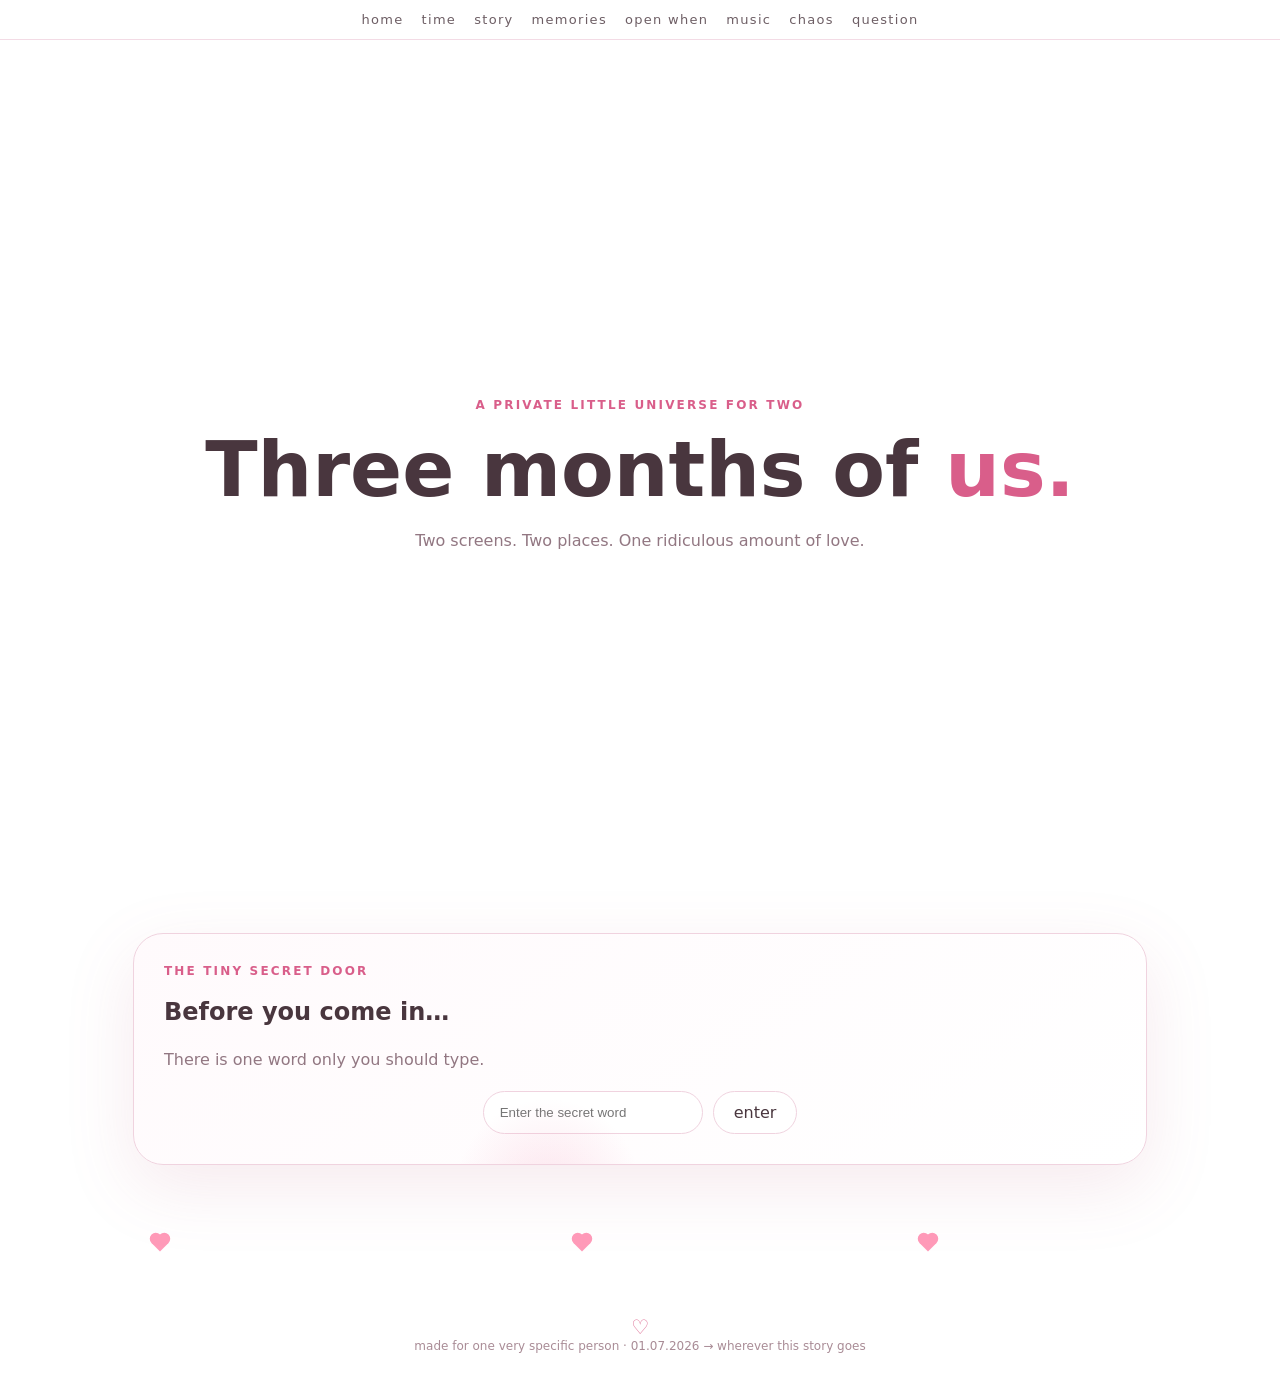
==== commit 1fe86bbe: "Remove the floating edit bar and editor UI from the gift page" ====
--- a/index.html
+++ b/index.html
@@ -1,77 +1,211 @@
-<!doctype html>
-<html lang="en">
-<head>
-<meta charset="utf-8">
-<meta name="viewport" content="width=device-width,initial-scale=1">
-<title>Our Little Universe ♡</title>
-<style>
-:root{--pink:#f5a6c2;--deep:#d95e8a;--soft:#fff0f6;--soft2:#fff8fb;--ink:#49363e;--muted:#927782;--line:#f0d3df;--shadow:0 22px 70px rgba(184,94,126,.13)}
-*{box-sizing:border-box}html{scroll-behavior:smooth}body{margin:0;font-family:ui-rounded,"Avenir Next",system-ui,-apple-system,sans-serif;color:var(--ink);background:#fff;overflow-x:hidden}.app{min-height:100vh;background:radial-gradient(circle at 20% 0%,#fff1f7,transparent 30%),linear-gradient(180deg,#fff 0%,#fff8fb 45%,#fff 100%)}button,input,textarea{font:inherit}.hidden{display:none!important}
-nav{position:sticky;top:0;z-index:50;backdrop-filter:blur(18px);background:rgba(255,255,255,.78);border-bottom:1px solid rgba(240,211,223,.8);display:flex;justify-content:center;gap:18px;padding:12px;overflow:auto}nav a{color:var(--muted);text-decoration:none;font-size:11px;white-space:nowrap;transition:.2s}nav a:hover{color:var(--deep);transform:translateY(-1px)}
-main{position:relative;z-index:2;max-width:1050px;margin:auto;padding:20px 18px 90px}.hero{min-height:calc(100vh - 52px);display:grid;place-items:center;text-align:center;position:relative}.eyebrow{letter-spacing:.24em;text-transform:uppercase;font-size:10px;color:var(--deep)}.hero h1{font-size:clamp(44px,8vw,90px);line-height:.96;margin:18px auto;color:#49353d;max-width:900px;animation:rise 1.2s ease both}.hero h1 span{color:#e987a9}.hero p{max-width:670px;margin:0 auto 28px;color:var(--muted);font-size:17px;line-height:1.8}.cta{border:0;border-radius:999px;padding:14px 23px;background:linear-gradient(135deg,#f4a4bf,#e982a8);color:#fff;cursor:pointer;box-shadow:0 12px 30px rgba(224,119,157,.24);transition:.3s}.cta:hover{transform:translateY(-3px) scale(1.02);box-shadow:0 18px 38px rgba(224,119,157,.3)}
-.card{background:rgba(255,255,255,.9);border:1px solid var(--line);border-radius:30px;box-shadow:var(--shadow);padding:30px;margin:25px 0;position:relative;overflow:hidden}.card:before{content:"";position:absolute;width:160px;height:160px;border-radius:50%;background:#ffe5ef;filter:blur(35px);opacity:.45;right:-70px;top:-80px;pointer-events:none}.section-title{text-align:center;margin:6px 0 9px;font-size:31px}.section-sub{text-align:center;color:var(--muted);margin:0 auto 24px;max-width:720px;line-height:1.7}.lock{max-width:500px;margin:0 auto;text-align:center}.lock h2{margin:9px 0}.lock input{width:100%;padding:15px 17px;border:1px solid var(--line);border-radius:16px;outline:none;text-align:center;background:#fff}.lock input:focus{border-color:#e994b1;box-shadow:0 0 0 5px #fff0f5}.error{color:#c65d80;font-size:13px;min-height:20px;margin:9px}.small,.note{font-size:11px;color:#a58c94;line-height:1.5}
-.counter{display:grid;grid-template-columns:repeat(4,1fr);gap:12px;max-width:720px;margin:22px auto}.time{padding:20px 8px;border-radius:20px;background:linear-gradient(145deg,#fff8fb,#fff);border:1px solid var(--line);box-shadow:0 8px 25px rgba(200,110,145,.07);text-align:center}.time strong{display:block;font-size:31px;color:#d8648e}.time span{font-size:10px;color:var(--muted);text-transform:uppercase;letter-spacing:.13em}.since{text-align:center;color:var(--muted);font-size:12px}
-.grid2,.grid3{display:grid;gap:14px}.grid2{grid-template-columns:repeat(2,1fr)}.grid3{grid-template-columns:repeat(3,1fr)}.tile{padding:22px;border:1px solid var(--line);border-radius:22px;background:#fff;transition:.35s}.tile:hover{transform:translateY(-5px);box-shadow:0 15px 35px rgba(195,100,135,.1)}.tile b{color:var(--deep);font-size:12px;letter-spacing:.08em}.tile p,.tile li{color:var(--muted);line-height:1.65}.bigquote{font-size:25px;line-height:1.5;text-align:center;color:#6a4a57;padding:20px}.letter{font-size:18px;line-height:1.95;white-space:pre-line}.signature{text-align:right;color:var(--deep);margin-top:20px;font-weight:700}.gallery{display:grid;grid-template-columns:repeat(3,1fr);gap:14px}.photo{aspect-ratio:1/1;border-radius:22px;border:1px dashed #e4afc3;background:linear-gradient(135deg,#fff,#fff0f5);display:grid;place-items:center;color:#c795a5;text-align:center;padding:10px;overflow:hidden}.photo img{width:100%;height:100%;object-fit:cover;border-radius:17px}.memory{text-align:center}.memory .photo{margin-bottom:10px}
-.question{text-align:center}.answers{display:flex;justify-content:center;gap:10px;flex-wrap:wrap}.answers button,.chip{border:1px solid var(--line);background:#fff;border-radius:999px;padding:11px 20px;color:var(--ink);cursor:pointer;transition:.2s}.answers button:hover,.chip:hover{background:#fff0f5;transform:translateY(-2px)}.response{min-height:34px;margin-top:16px;color:#d26e92;font-weight:700}.quiz .option{display:block;width:100%;margin:9px 0;text-align:left;border:1px solid var(--line);background:#fff;border-radius:15px;padding:13px;cursor:pointer}.quiz .option:hover{background:#fff1f6}.progress{height:7px;border-radius:20px;background:#ffe6ef;overflow:hidden;margin:15px 0}.progress i{display:block;height:100%;width:0;background:#ed91b0;transition:.4s}.music{display:flex;align-items:center;gap:12px;justify-content:center;flex-wrap:wrap}.musicbox{border:1px solid var(--line);background:#fff7fa;border-radius:20px;padding:14px 18px;display:flex;align-items:center;gap:12px}.disc{width:42px;height:42px;border-radius:50%;background:radial-gradient(circle,#fff 0 8%,#f2a0bd 9% 28%,#fff0f5 29% 100%);box-shadow:0 0 18px #f6c5d7;animation:spin 4s linear infinite paused}.disc.playing{animation-play-state:running}.secret{background:linear-gradient(135deg,#fff,#fff0f5);text-align:center}.reveal{display:inline-block;margin-top:12px;color:var(--deep);cursor:pointer}.editbar{position:fixed;right:15px;bottom:15px;z-index:70}.editbtn{border:1px solid var(--line);background:#fff;border-radius:999px;padding:11px 15px;box-shadow:var(--shadow);cursor:pointer;color:var(--ink)}.editpanel{position:fixed;right:15px;bottom:65px;width:min(410px,calc(100vw - 30px));max-height:80vh;overflow:auto;z-index:70;background:#fff;border:1px solid var(--line);border-radius:24px;padding:18px;box-shadow:0 25px 70px rgba(80,45,57,.18)}.editpanel h3{margin:4px 0 12px}.field{margin:12px 0}.field label{display:block;font-size:12px;color:var(--muted);margin-bottom:5px}.field input,.field textarea{width:100%;border:1px solid var(--line);border-radius:12px;padding:10px;background:#fff;resize:vertical}.field textarea{min-height:70px}.save{width:100%;border:0;background:#efa0bb;color:#fff;border-radius:12px;padding:11px;cursor:pointer}.sparkle{position:fixed;width:5px;height:5px;border-radius:50%;background:#ffd2e1;box-shadow:0 0 15px 4px rgba(255,173,201,.65);animation:twinkle 2.8s infinite ease-in-out;pointer-events:none;z-index:1}@keyframes twinkle{0%,100%{opacity:.1;transform:scale(.6)}50%{opacity:1;transform:scale(1.8)}}.heart{position:fixed;width:14px;height:14px;transform:rotate(-45deg);background:rgba(246,153,186,.24);pointer-events:none;z-index:1;animation:float 10s linear infinite}.heart:before,.heart:after{content:"";position:absolute;width:14px;height:14px;border-radius:50%;background:inherit}.heart:before{top:-7px;left:0}.heart:after{left:7px;top:0}@keyframes float{from{transform:translateY(110vh) rotate(-45deg) scale(.7);opacity:0}12%{opacity:.7}90%{opacity:.2}to{transform:translateY(-15vh) rotate(-45deg) scale(1.1);opacity:0}}@keyframes rise{from{opacity:0;transform:translateY(25px)}to{opacity:1;transform:none}}@keyframes spin{to{transform:rotate(360deg)}}@keyframes pulse{50%{transform:scale(1.04);box-shadow:0 0 35px rgba(239,145,177,.28)}}.pulse{animation:pulse 2s ease-in-out infinite}
-footer{text-align:center;color:#a98c96;font-size:12px;padding:35px 20px}.footerheart{color:#df779b;font-size:20px}.audio-note{font-size:11px;color:#a88e97;text-align:center;margin-top:10px}
-.feature-grid{display:grid;grid-template-columns:repeat(3,1fr);gap:14px}.feature-card{border:1px solid var(--line);border-radius:22px;background:#fff;padding:20px;transition:.3s;position:relative;overflow:hidden}.feature-card:hover{transform:translateY(-4px);box-shadow:0 14px 35px rgba(195,100,135,.1)}.feature-card h3{margin:8px 0}.feature-card p{color:var(--muted);line-height:1.55}.feature-icon{font-size:24px;color:var(--deep)}.counter-big{font-size:38px;color:var(--deep);text-align:center;font-weight:700}.open-grid{display:grid;grid-template-columns:repeat(3,1fr);gap:12px}.open-card{min-height:110px;border:1px solid var(--line);border-radius:18px;background:linear-gradient(145deg,#fff,#fff2f7);padding:17px;text-align:center;cursor:pointer;transition:.3s}.open-card:hover{transform:translateY(-4px) rotate(-1deg);box-shadow:0 15px 30px rgba(195,100,135,.1)}.open-card .msg{display:none;margin-top:9px;color:var(--deep);font-size:13px;line-height:1.45}.open-card.open .msg{display:block}.open-card.open .prompt{display:none}.reason-box{max-width:620px;margin:20px auto;text-align:center;padding:28px;border:1px solid #e7aac0;border-radius:24px;background:#fff9fb;font-size:19px;line-height:1.6}.reason-number{text-align:center;color:var(--muted);font-size:11px}.chat{max-width:700px;margin:auto;display:grid;gap:10px}.bubble{max-width:75%;padding:13px 16px;border-radius:18px;background:#fff2f7;border:1px solid var(--line);line-height:1.5}.bubble.me{justify-self:end;background:#fff}.bubble small{display:block;color:#b08d9a;font-size:10px;margin-top:5px}.playlist{display:grid;grid-template-columns:1fr 1fr;gap:9px}.track{border:1px solid var(--line);border-radius:15px;padding:11px;background:#fff;display:flex;justify-content:space-between;align-items:center;cursor:pointer}.track.active{background:#fff0f5;border-color:#e89ab7}.track span{color:var(--deep);font-size:13px}.checklist{display:grid;gap:10px;max-width:600px;margin:auto}.check{padding:13px 15px;border:1px solid var(--line);border-radius:15px;background:#fff;cursor:pointer}.check.done{background:#fff0f5;color:var(--deep);text-decoration:line-through}.gift-grid{display:grid;grid-template-columns:repeat(3,1fr);gap:15px}.gift{min-height:140px;border:0;background:transparent;cursor:pointer;position:relative}.gift-box{height:90px;width:105px;margin:0 auto 8px;border:3px solid #ed8fb0;border-radius:10px;position:relative;background:linear-gradient(145deg,#fff,#fff0f5);box-shadow:0 8px 25px rgba(224,119,157,.15);transition:.3s}.gift-box:before{content:"";position:absolute;left:46%;top:0;width:9px;height:100%;background:#f3a0bd}.gift-box:after{content:"♡";position:absolute;left:36px;top:-35px;font-size:40px;color:#ed8fb0}.gift:hover .gift-box{transform:translateY(-7px) rotate(-2deg)}.gift-label{color:var(--muted);font-size:12px}.voice-list{display:grid;gap:10px;max-width:700px;margin:auto}.voice{display:flex;align-items:center;gap:12px;border:1px solid var(--line);border-radius:17px;padding:13px;background:#fff}.voice button{border:0;background:#fff0f5;color:var(--deep);border-radius:50%;width:38px;height:38px;cursor:pointer}.secret-page{max-width:650px;margin:auto;text-align:center}.pin{display:flex;justify-content:center;gap:8px}.pin input{width:48px;height:50px;text-align:center;border:1px solid var(--line);border-radius:12px;font-size:20px}.future-card{display:grid;grid-template-columns:1fr 1fr;gap:18px;align-items:center}.future-note{padding:22px;border:1px solid var(--line);border-radius:22px;background:#fff}.carousel{position:relative;display:flex;align-items:center;gap:10px}.carousel .slide{flex:1;min-height:220px;border-radius:22px;border:1px solid var(--line);background:#fff7fa;display:grid;place-items:center;text-align:center;padding:20px}.arrow{border:1px solid var(--line);background:#fff;border-radius:50%;width:38px;height:38px;cursor:pointer;color:var(--deep)}
-@media(max-width:700px){.grid2,.grid3{grid-template-columns:1fr}.gallery{grid-template-columns:1fr 1fr}.counter{grid-template-columns:repeat(2,1fr)}nav{justify-content:flex-start}.hero{min-height:80vh}.card{padding:21px;border-radius:23px}}
-@media(max-width:700px){.feature-grid,.open-grid,.gift-grid,.playlist,.future-card{grid-template-columns:1fr 1fr}.feature-grid .feature-card:last-child{grid-column:1/-1}.future-card{grid-template-columns:1fr}.bubble{max-width:88%}}
-</style>
-</head>
-<body>
-<div class="app" id="app">
-<nav><a href="#home">home</a><a href="#counter">time</a><a href="#story">story</a><a href="#memories">memories</a><a href="#openwhen">open when</a><a href="#music">music</a><a href="#chaos">chaos</a><a href="#quiz">quiz</a><a href="#future">future</a><a href="#secret">secret</a><a href="#question">final</a></nav>
-<div class="sparkle" style="left:8%;top:22%;animation-delay:.4s"></div><div class="sparkle" style="left:81%;top:18%;animation-delay:1.2s"></div><div class="sparkle" style="left:64%;top:64%;animation-delay:2s"></div><div class="sparkle" style="left:24%;top:72%;animation-delay:.8s"></div><div class="sparkle" style="left:91%;top:77%;animation-delay:1.7s"></div>
-<div class="heart" style="left:12%;animation-delay:1s;animation-duration:11s"></div><div class="heart" style="left:72%;animation-delay:4s;animation-duration:13s"></div><div class="heart" style="left:43%;animation-delay:7s;animation-duration:10s"></div><div class="heart" style="left:88%;animation-delay:2s;animation-duration:15s"></div>
-<main>
-<section class="hero" id="home"><div><div class="eyebrow">a private little universe for two</div><h1 id="heroTitle">Three months of <span>us.</span></h1><p id="heroIntro">Two screens. Two places. One ridiculously important little story.</p><button class="cta" onclick="document.querySelector('#gate').scrollIntoView({behavior:'smooth'})">enter our little universe ♡</button></div></section>
-<section class="card lock" id="gate"><div class="eyebrow">the tiny secret door</div><h2 id="gateTitle">Before you come in…</h2><p id="gateText" class="section-sub">There is one word only you should know.</p><input id="password" type="password" placeholder="secret word" onkeydown="if(event.key==='Enter')unlock()"><button class="cta" style="margin-top:10px" onclick="unlock()">unlock the universe ♡</button><div id="error" class="error"></div><div class="small">This is a cute client-side gate, not real security.</div></section>
-<div id="content" class="hidden">
-<section class="card pulse" id="counter"><div class="eyebrow" style="text-align:center">since the day we became us</div><h2 class="section-title">Our time together</h2><p class="section-sub">This one never counts down. It keeps counting <b>up</b> from July 1, 2026.</p><div class="counter"><div class="time"><strong id="days">0</strong><span>days</span></div><div class="time"><strong id="hours">0</strong><span>hours</span></div><div class="time"><strong id="mins">0</strong><span>minutes</span></div><div class="time"><strong id="secs">0</strong><span>seconds</span></div></div><div class="since">01 July 2026 · and counting ♡</div></section>
-<section class="card" id="story"><div class="eyebrow" style="text-align:center">chapter one → forever-ish</div><h2 class="section-title">Our story</h2><p class="section-sub">Every box is yours to rewrite.</p><div class="grid2"><div class="tile"><b>01 JUL 2026</b><h3>The beginning</h3><p id="m1">[How it started. What you felt. What made July 1 special.]</p></div><div class="tile"><b>MONTH ONE</b><h3>The first little era</h3><p id="m2">[Favorite call, first “I love you”, funniest conversation, first fight, anything.]</p></div><div class="tile"><b>MONTH TWO</b><h3>The “this is real” era</h3><p id="m3">[A memory that made you realize how much she matters.]</p></div><div class="tile"><b>MONTH THREE</b><h3>Here we are</h3><p id="m4">[What these three months mean to you.]</p></div></div></section>
-<section class="card"><div class="eyebrow" style="text-align:center">the full version</div><h2 class="section-title">Our story, in five little moments</h2><p class="section-sub">A clickable timeline you can rewrite completely.</p><div class="feature-grid"><div class="feature-card"><div class="feature-icon">♡</div><h3>01 · We met</h3><p>[Date + how you first found each other.]</p></div><div class="feature-card"><div class="feature-icon">♡</div><h3>02 · First chat</h3><p>[What the first real conversation was like.]</p></div><div class="feature-card"><div class="feature-icon">♡</div><h3>03 · First picture</h3><p>[The first photo / screenshot / memory.]</p></div><div class="feature-card"><div class="feature-icon">♡</div><h3>04 · I love you</h3><p>[The moment the words became real.]</p></div><div class="feature-card"><div class="feature-icon">♡</div><h3>05 · Today</h3><p>[What you feel right now.]</p></div></div></section>
-<section class="card" id="reasonsCards"><div class="eyebrow" style="text-align:center">things I could never fit in one text</div><h2 class="section-title">Reasons I love you</h2><p class="section-sub">Click the cards. Replace these with your own.</p><div class="grid3"><div class="tile" onclick="pop(this)"><b>01</b><h3>Your heart</h3><p>[reason]</p></div><div class="tile" onclick="pop(this)"><b>02</b><h3>Your laugh</h3><p>[reason]</p></div><div class="tile" onclick="pop(this)"><b>03</b><h3>The little things</h3><p>[reason]</p></div><div class="tile" onclick="pop(this)"><b>04</b><h3>How you care</h3><p>[reason]</p></div><div class="tile" onclick="pop(this)"><b>05</b><h3>Our chaos</h3><p>[inside joke]</p></div><div class="tile" onclick="pop(this)"><b>06</b><h3>Simply you</h3><p>[reason]</p></div></div></section>
-<section class="card" id="letter"><div class="eyebrow" style="text-align:center">from my side of the screen</div><h2 class="section-title" id="letterTitle">A letter I needed you to read</h2><div class="letter" id="letterBody">[Write the actual letter here. Make it sound like you — not like a greeting card.]
-
-[Talk about the distance, the late-night conversations, the stupid jokes, the hard days, and why you stayed.]
-
-[End it however you want.]</div><div class="signature" id="signature">— yours, always ♡</div></section>
-<section class="card" id="memories"><div class="eyebrow" style="text-align:center">our little museum</div><h2 class="section-title">Photos & memories</h2><p class="section-sub">Replace each placeholder with your own image path and caption.</p><div class="gallery"><div class="memory"><div class="photo">PHOTO 01<br>replace with her favorite picture</div><b>our favorite moment</b></div><div class="memory"><div class="photo">PHOTO 02<br>replace me</div><b>the one that makes me smile</b></div><div class="memory"><div class="photo">PHOTO 03<br>replace me</div><b>another little memory</b></div><div class="memory"><div class="photo">PHOTO 04<br>replace me</div><b>your caption here</b></div><div class="memory"><div class="photo">PHOTO 05<br>replace me</div><b>our chaos</b></div><div class="memory"><div class="photo">PHOTO 06<br>replace me</div><b>one for the future</b></div></div></section>
-<section class="card"><div class="eyebrow" style="text-align:center">memory wall</div><h2 class="section-title">A few more memories</h2><p class="section-sub">Use these as extra photos, screenshots, dates or tiny notes.</p><div class="carousel"><button class="arrow" onclick="memorySlide(-1)">‹</button><div class="slide" id="memorySlide"><b>Memory 01</b><br><br>[Add a photo, screenshot or little story here.]</div><button class="arrow" onclick="memorySlide(1)">›</button></div></section>
-<section class="card" id="reasons"><div class="eyebrow" style="text-align:center">things I could never fit in one text</div><h2 class="section-title">Reasons I love you</h2><p class="section-sub">A reason counter — keep pressing the button.</p><div class="reason-box" id="reasonBox">Because somehow you can make an ordinary day feel special. ♡</div><div class="reason-number" id="reasonNumber">Reason 1 / 100</div><div style="text-align:center;margin-top:13px"><button class="cta" onclick="nextReason()">give me another reason ♡</button></div></section>
-<section class="card" id="openwhen"><div class="eyebrow" style="text-align:center">for different versions of you</div><h2 class="section-title">Open when…</h2><p class="section-sub">Tap a card and hide a different message inside each one.</p><div class="open-grid"><div class="open-card" onclick="this.classList.toggle('open')"><b>Open when you're sad</b><div class="msg">[Your comforting message here.]</div></div><div class="open-card" onclick="this.classList.toggle('open')"><b>Open when you miss me</b><div class="msg">[Tell her what you'd say if you were beside her.]</div></div><div class="open-card" onclick="this.classList.toggle('open')"><b>Open when you're angry</b><div class="msg">[A calm message / apology / joke.]</div></div><div class="open-card" onclick="this.classList.toggle('open')"><b>Open when you can't sleep</b><div class="msg">[A late-night message.]</div></div><div class="open-card" onclick="this.classList.toggle('open')"><b>Open when you need motivation</b><div class="msg">[Your pep talk.]</div></div><div class="open-card" onclick="this.classList.toggle('open')"><b>Open when you want to know I love you</b><div class="msg">[The message you never want her to forget.]</div></div></div></section>
-<section class="card" id="music"><div class="eyebrow" style="text-align:center">our soundtrack</div><h2 class="section-title">Our song + playlist</h2><p class="section-sub">One main song plus a whole playlist. Put your files in a <b>music/</b> folder in GitHub.</p><div class="music"><div class="musicbox"><div class="disc" id="disc"></div><button class="cta" onclick="toggleMusic()" id="musicBtn">play our song ♡</button><audio id="song" loop></audio></div></div><div class="playlist" style="max-width:650px;margin:18px auto"><div class="track" onclick="selectTrack(0)"><span>01 · [Our Song]</span><small>[Artist]</small></div><div class="track" onclick="selectTrack(1)"><span>02 · [Song]</span><small>[Artist]</small></div><div class="track" onclick="selectTrack(2)"><span>03 · [Song]</span><small>[Artist]</small></div><div class="track" onclick="selectTrack(3)"><span>04 · [Song]</span><small>[Artist]</small></div><div class="track" onclick="selectTrack(4)"><span>05 · [Song]</span><small>[Artist]</small></div><div class="track" onclick="selectTrack(5)"><span>06 · [Song]</span><small>[Artist]</small></div></div><div class="audio-note">CONFIG.song can point to your main .mp3. Add more paths to CONFIG.playlist later.</div></section>
-<section class="card" id="chaos"><div class="eyebrow" style="text-align:center">the evidence</div><h2 class="section-title">Our Chaos</h2><p class="section-sub">A little fake chat wall for your funniest conversations and inside jokes.</p><div class="chat"><div class="bubble">“[Your funniest quote here.]”<small>you</small></div><div class="bubble me">“[Your reply.]”<small>me</small></div><div class="bubble">“[Another ridiculous moment.]”<small>you</small></div><div class="bubble me">“[The reply that makes you both laugh.]”<small>me</small></div></div></section>
-<section class="card" id="reasons2"><div class="eyebrow" style="text-align:center">little promises</div><h2 class="section-title">Things I want to keep doing</h2><div class="grid2"><div class="tile">♡ [Promise / goal #1]</div><div class="tile">♡ [Promise / goal #2]</div><div class="tile">♡ [Promise / goal #3]</div><div class="tile">♡ [Promise / goal #4]</div></div></section>
-<section class="card"><div class="eyebrow" style="text-align:center">our future</div><h2 class="section-title">Things we still have to do</h2><p class="section-sub">Tap each one as you make the memory.</p><div class="checklist"><div class="check" onclick="this.classList.toggle('done')">□ Watch a sunrise together</div><div class="check" onclick="this.classList.toggle('done')">□ Travel somewhere together</div><div class="check" onclick="this.classList.toggle('done')">□ Have a random midnight adventure</div><div class="check" onclick="this.classList.toggle('done')">□ Take 1,000 pictures together</div><div class="check" onclick="this.classList.toggle('done')">□ Make more memories</div><div class="check" onclick="this.classList.toggle('done')">□ Grow old together</div></div></section>
-<section class="card"><div class="eyebrow" style="text-align:center">choose your gift</div><h2 class="section-title">Pick one box</h2><p class="section-sub">Each box can reveal a different surprise.</p><div class="gift-grid"><button class="gift" onclick="giftReveal(1)"><div class="gift-box"></div><div class="gift-label">Box 01</div></button><button class="gift" onclick="giftReveal(2)"><div class="gift-box"></div><div class="gift-label">Box 02</div></button><button class="gift" onclick="giftReveal(3)"><div class="gift-box"></div><div class="gift-label">Box 03</div></button></div><div class="response" id="giftResult"></div></section>
-<section class="card"><div class="eyebrow" style="text-align:center">little pieces of my voice</div><h2 class="section-title">Voice messages</h2><p class="section-sub">Put your own recordings in <b>audio/</b> and change the source paths.</p><div class="voice-list"><div class="voice"><button onclick="playVoice('v1')">▶</button><span><b>Message 01</b><br><small>[What this recording is about]</small></span><audio id="v1"></audio></div><div class="voice"><button onclick="playVoice('v2')">▶</button><span><b>Message 02</b><br><small>[A goodnight / birthday / random message]</small></span><audio id="v2"></audio></div><div class="voice"><button onclick="playVoice('v3')">▶</button><span><b>Message 03</b><br><small>[Something she can replay whenever she misses you]</small></span><audio id="v3"></audio></div></div></section>
-<section class="card quiz" id="quiz"><div class="eyebrow" style="text-align:center">only you would know</div><h2 class="section-title">Our tiny relationship quiz</h2><p class="section-sub" id="quizQuestion">Question 1: [put your first inside-joke question here]</p><div class="progress"><i id="quizProgress"></i></div><button class="option" onclick="quizAnswer(0)">[answer option A]</button><button class="option" onclick="quizAnswer(1)">[answer option B]</button><button class="option" onclick="quizAnswer(2)">[answer option C]</button><div class="response" id="quizResult"></div></section>
-<section class="card" id="future"><div class="eyebrow" style="text-align:center">from the future</div><h2 class="section-title">A message from future me</h2><p class="section-sub">Choose a future date and write what you hope you can say then.</p><div class="future-card"><div class="future-note"><b id="futureDate">01 July 2031</b><p id="futureLetter">Hey you. If you're reading this five years from now, I hope we've made a thousand more memories. [Write the future letter here.]</p><div class="signature">— me, from today ♡</div></div><div class="photo">FUTURE PHOTO<br>replace me</div></div></section>
-<section class="card" id="secret"><div class="secret-page"><div class="eyebrow">not everyone finds this</div><h2 class="section-title">Secret Page</h2><p class="section-sub">Enter the second secret to unlock the hidden message.</p><div class="pin"><input maxlength="1" id="p1"><input maxlength="1" id="p2"><input maxlength="1" id="p3"><input maxlength="1" id="p4"><input maxlength="1" id="p5"></div><button class="cta" style="margin-top:14px" onclick="unlockSecret()">unlock secret ♡</button><div id="secretText" class="hidden reveal">[Your deepest / funniest / most romantic secret goes here. ♡]</div></div></section>
-<section class="card question" id="question"><div class="eyebrow">okay, serious question</div><h2 class="section-title" id="questionTitle">Will you stay for the next chapter?</h2><p class="section-sub" id="questionText">There is no wrong answer. There is, however, a very obvious one.</p><div class="answers"><button onclick="answer('yes')">yes ♡</button><button onclick="answer('yes')">obviously yes</button><button onclick="answer('maybe')">let me think</button></div><div class="response" id="response"></div></section>
-</div>
-</main><footer id="footerText"><div class="footerheart">♡</div>made for one very specific person · 01.07.2026 → wherever this story goes</footer>
-<div class="editbar"><button class="editbtn" onclick="toggleEditor()">✎ edit gift</button></div>
-<div class="editpanel hidden" id="editor"><h3>Edit your gift</h3><div class="field"><label>Hero title</label><input id="eHeroTitle"></div><div class="field"><label>Hero intro</label><textarea id="eHeroIntro"></textarea></div><div class="field"><label>Secret password</label><input id="ePassword"></div><div class="field"><label>Gate title</label><input id="eGateTitle"></div><div class="field"><label>Letter title</label><input id="eLetterTitle"></div><div class="field"><label>Letter</label><textarea id="eLetterBody" style="min-height:170px"></textarea></div><div class="field"><label>Signature</label><input id="eSignature"></div><div class="field"><label>Final question</label><input id="eQuestion"></div><div class="field"><label>Yes response</label><input id="eYes"></div><div class="field"><label>Maybe response</label><input id="eMaybe"></div><button class="save" onclick="saveEdits()">save changes ♡</button><div class="note">For the final GitHub version, you can edit all placeholders directly in CONFIG and the HTML. Add your own photos and song file to the repository.</div></div>
-</div>
-<script>
-const CONFIG={password:"DRISHTI",secretCode:"12345",secretMessage:"[Your deepest / funniest / most romantic secret goes here. ♡]",start:"2026-07-01T00:00:00",song:"",playlist:["music/oursong.mp3","music/song2.mp3","music/song3.mp3","music/song4.mp3","music/song5.mp3","music/song6.mp3"],heroTitle:"Three months of <span>us.</span>",heroIntro:"Two screens. Two places. One ridiculously important little story.",gateTitle:"Before you come in…",letterTitle:"A letter I needed you to read",letterBody:"[Write the actual letter here. Make it sound like you — not like a greeting card.]\n\n[Talk about the distance, the late-night conversations, the stupid jokes, the hard days, and why you stayed.]\n\n[End it however you want.]",signature:"— yours, always ♡",question:"Will you stay for the next chapter?",yesResponse:"I knew it. Come here, idiot. ♡",maybeResponse:"Take your time… I’ll be over here pretending not to panic. ♡"};
-function text(id,v){document.getElementById(id).innerHTML=v}text('heroTitle',CONFIG.heroTitle);text('heroIntro',CONFIG.heroIntro);text('gateTitle',CONFIG.gateTitle);text('letterTitle',CONFIG.letterTitle);text('letterBody',CONFIG.letterBody);text('signature',CONFIG.signature);text('questionTitle',CONFIG.question);
-function unlock(){if(document.getElementById('password').value.trim().toLowerCase()===CONFIG.password.toLowerCase()){document.getElementById('content').classList.remove('hidden');document.getElementById('error').textContent='';document.querySelector('#counter').scrollIntoView({behavior:'smooth'});celebrate(24)}else document.getElementById('error').textContent='hmm… not quite. try again ♡'}
-function celebrate(n=12){for(let i=0;i<n;i++){const h=document.createElement('div');h.className='heart';h.style.left=(30+Math.random()*40)+'%';h.style.bottom='10%';h.style.animationDuration=(3+Math.random()*4)+'s';document.body.appendChild(h);setTimeout(()=>h.remove(),7000)}}
-function tick(){let ms=Math.max(0,Date.now()-new Date(CONFIG.start).getTime()),s=Math.floor(ms/1000);document.getElementById('days').textContent=Math.floor(s/86400);s%=86400;document.getElementById('hours').textContent=String(Math.floor(s/3600)).padStart(2,'0');s%=3600;document.getElementById('mins').textContent=String(Math.floor(s/60)).padStart(2,'0');document.getElementById('secs').textContent=String(s%60).padStart(2,'0')}tick();setInterval(tick,1000);
-function answer(type){document.getElementById('response').textContent=type==='yes'?CONFIG.yesResponse:CONFIG.maybeResponse;if(type==='yes')celebrate(16)}function pop(el){el.style.transform='scale(1.04)';setTimeout(()=>el.style.transform='',250)}function revealSecret(){document.getElementById('secretText').classList.remove('hidden');celebrate(10)}
-const reasons=["Because somehow you can make an ordinary day feel special. ♡","Because your little habits became some of my favorite things. ♡","Because even through a screen, you feel close.","Because I love the way we can be completely stupid together.","Because you make me want to collect more memories.","Because you're you. And somehow that's enough for a hundred reasons."];let reasonIndex=0;function nextReason(){reasonIndex=(reasonIndex+1)%reasons.length;document.getElementById('reasonBox').textContent=reasons[reasonIndex];document.getElementById('reasonNumber').textContent='Reason '+(reasonIndex+1)+' / 100';celebrate(4)}
-const memories=["Memory 01\n[Add your first favorite memory here.]","Memory 02\n[Add a screenshot or photo here.]","Memory 03\n[Add an inside joke here.]","Memory 04\n[Add a date + tiny story here.]","Memory 05\n[Add a future memory placeholder.]","Memory 06\n[Anything only the two of you understand.]"];let memoryIndex=0;function memorySlide(dir){memoryIndex=(memoryIndex+dir+memories.length)%memories.length;document.getElementById('memorySlide').innerHTML=memories[memoryIndex].replace('\n','<br><br>')}
-function selectTrack(i){document.querySelectorAll('.track').forEach((x,j)=>x.classList.toggle('active',i===j));const paths=(CONFIG.playlist||[]);if(paths[i]){const a=document.getElementById('song');a.src=paths[i];a.play();playing=true;document.getElementById('disc').classList.add('playing');document.getElementById('musicBtn').textContent='pause our song ♡'}}
-function giftReveal(n){const msgs={1:'[Box 01: put a cute surprise here.]',2:'[Box 02: put a secret message here.]',3:'[Box 03: put the biggest surprise here.]'};document.getElementById('giftResult').textContent=msgs[n];celebrate(9)}
-function playVoice(id){const a=document.getElementById(id);if(!a.src){a.src=id==='v1'?'audio/message1.mp3':id==='v2'?'audio/message2.mp3':'audio/message3.mp3'}a.play().catch(()=>alert('Add the matching recording inside the audio/ folder first.'))}
-function unlockSecret(){const code=[1,2,3,4,5].map(n=>document.getElementById('p'+n).value).join('').toLowerCase();if(code===CONFIG.secretCode.toLowerCase()){document.getElementById('secretText').classList.remove('hidden');document.getElementById('secretText').textContent=CONFIG.secretMessage;celebrate(20)}else alert('That secret combination is not quite right ♡')}
-let playing=false;function toggleMusic(){const a=document.getElementById('song');if(!CONFIG.song){alert('Add your song file path to CONFIG.song first. Example: "music/oursong.mp3"');return}if(!playing){a.src=CONFIG.song;a.play();playing=true;document.getElementById('disc').classList.add('playing');document.getElementById('musicBtn').textContent='pause our song ♡'}else{a.pause();playing=false;document.getElementById('disc').classList.remove('playing');document.getElementById('musicBtn').textContent='play our song ♡'}}
-let q=0;const quizQuestions=['Question 1: [put your first inside-joke question here]','Question 2: [put another “only we know this” question here]','Question 3: [finish with something ridiculously easy]'];function quizAnswer(){document.getElementById('quizResult').textContent='[Replace this with the correct/wrong reaction.] ♡';q++;document.getElementById('quizProgress').style.width=Math.min(100,q*33.33)+'%';if(q<3)document.getElementById('quizQuestion').textContent=quizQuestions[q];else document.getElementById('quizQuestion').textContent='You made it. [Final quiz message here.]'}
-function toggleEditor(){document.getElementById('editor').classList.toggle('hidden');document.getElementById('eHeroTitle').value=CONFIG.heroTitle.replaceAll('<span>','').replaceAll('</span>','');document.getElementById('eHeroIntro').value=CONFIG.heroIntro;document.getElementById('ePassword').value=CONFIG.password;document.getElementById('eGateTitle').value=CONFIG.gateTitle;document.getElementById('eLetterTitle').value=CONFIG.letterTitle;document.getElementById('eLetterBody').value=CONFIG.letterBody;document.getElementById('eSignature').value=CONFIG.signature;document.getElementById('eQuestion').value=CONFIG.question;document.getElementById('eYes').value=CONFIG.yesResponse;document.getElementById('eMaybe').value=CONFIG.maybeResponse}
-function saveEdits(){CONFIG.heroTitle=document.getElementById('eHeroTitle').value;CONFIG.heroIntro=document.getElementById('eHeroIntro').value;CONFIG.password=document.getElementById('ePassword').value;CONFIG.gateTitle=document.getElementById('eGateTitle').value;CONFIG.letterTitle=document.getElementById('eLetterTitle').value;CONFIG.letterBody=document.getElementById('eLetterBody').value;CONFIG.signature=document.getElementById('eSignature').value;CONFIG.question=document.getElementById('eQuestion').value;CONFIG.yesResponse=document.getElementById('eYes').value;CONFIG.maybeResponse=document.getElementById('eMaybe').value;text('heroTitle',CONFIG.heroTitle);text('heroIntro',CONFIG.heroIntro);text('gateTitle',CONFIG.gateTitle);text('letterTitle',CONFIG.letterTitle);text('letterBody',CONFIG.letterBody);text('signature',CONFIG.signature);text('questionTitle',CONFIG.question);document.getElementById('editor').classList.add('hidden')}
-</script>
-</body></html>
+<!doctype html>
+<html lang="en">
+<head>
+<meta charset="utf-8">
+<meta name="viewport" content="width=device-width,initial-scale=1">
+<title>Our Little Universe ♡</title>
+<style>
+:root{--pink:#f5a6c2;--deep:#d95e8a;--soft:#fff0f6;--soft2:#fff8fb;--ink:#49363e;--muted:#927782;--line:#f0d3df;--shadow:0 22px 70px rgba(184,94,126,.13)}
+*{box-sizing:border-box}html{scroll-behavior:smooth}body{margin:0;font-family:ui-rounded,"Avenir Next",system-ui,-apple-system,sans-serif;color:var(--ink);background:#fff;overflow-x:hidden}.app{min-height:100vh;position:relative}.sparkle{position:absolute;width:10px;height:10px;background:radial-gradient(circle,#fff 0%,rgba(255,255,255,0) 70%);border-radius:50%;animation:twinkle 4s ease-in-out infinite}.heart{position:absolute;bottom:10%;width:12px;height:12px;background:#ff9bb9;transform:rotate(45deg);animation:floatUp 12s linear infinite}.heart:before,.heart:after{content:"";position:absolute;width:12px;height:12px;border-radius:50%;background:#ff9bb9}.heart:before{top:-6px;left:0}.heart:after{left:-6px;top:0}@keyframes twinkle{0%,100%{opacity:.2;transform:scale(.8)}50%{opacity:1;transform:scale(1.25)}}@keyframes floatUp{0%{opacity:0;transform:translateY(0) rotate(45deg) scale(.8)}15%{opacity:1}100%{opacity:0;transform:translateY(-80vh) rotate(45deg) scale(1.2)}}
+nav{position:sticky;top:0;z-index:50;backdrop-filter:blur(18px);background:rgba(255,255,255,.78);border-bottom:1px solid rgba(240,211,223,.8);display:flex;justify-content:center;gap:18px;padding:12px;flex-wrap:wrap}nav a{text-decoration:none;color:var(--ink);font-size:13px;letter-spacing:.1em;text-transform:lowercase;opacity:.8}main{position:relative;z-index:2;max-width:1050px;margin:auto;padding:20px 18px 90px}.hero{min-height:calc(100vh - 52px);display:grid;place-items:center;text-align:center;position:relative}.eyebrow{font-size:12px;letter-spacing:.18em;text-transform:uppercase;color:var(--deep);font-weight:700}.hero h1{font-size:clamp(2.8rem,6vw,6rem);line-height:1.05;margin:18px auto 14px}.hero h1 span{color:var(--deep)}.section-title{font-size:clamp(1.8rem,3vw,2.8rem);margin:0 0 8px}.section-sub{color:var(--muted);font-size:1rem;line-height:1.7}.card{background:rgba(255,255,255,.9);border:1px solid var(--line);border-radius:30px;box-shadow:var(--shadow);padding:30px;margin:25px 0;position:relative;overflow:hidden}.card:before{content:"";position:absolute;inset:auto -30% -60% 30%;width:220px;height:220px;background:radial-gradient(circle,rgba(245,166,194,.28),transparent 60%);pointer-events:none}.lock,.pulse{background:linear-gradient(145deg,#fffafc,#ffffff)}.counter{display:grid;grid-template-columns:repeat(4,1fr);gap:12px;max-width:720px;margin:22px auto}.time{padding:20px 8px;border-radius:20px;background:linear-gradient(145deg,#fff8fb,#fff);border:1px solid var(--line);text-align:center}.time strong{display:block;font-size:2rem;color:var(--deep)}.time span{font-size:11px;letter-spacing:.12em;text-transform:uppercase;color:var(--muted)}
+.grid2,.grid3{display:grid;gap:14px}.grid2{grid-template-columns:repeat(2,1fr)}.grid3{grid-template-columns:repeat(3,1fr)}.tile{padding:22px;border:1px solid var(--line);border-radius:22px;background:linear-gradient(180deg,#fff,#fff9fb);color:var(--ink);line-height:1.7}.question{text-align:center}.answers{display:flex;justify-content:center;gap:10px;flex-wrap:wrap}.answers button,.chip{border:1px solid var(--line);background:#fff;border-radius:999px;padding:11px 20px;font:inherit;color:var(--ink);cursor:pointer;transition:all .2s ease}.answers button:hover,.chip:hover{transform:translateY(-1px);box-shadow:0 8px 18px rgba(184,94,126,.08)}.hidden{display:none!important}.secret-page{max-width:620px;margin:auto;text-align:center}.secret-inputs{display:grid;grid-template-columns:repeat(5,1fr);gap:8px;margin:22px 0}.secret-inputs input{width:100%;padding:12px 8px;text-align:center;border-radius:12px;border:1px solid var(--line);font-size:1.1rem}.music-list{display:grid;gap:10px}.track{display:flex;justify-content:space-between;align-items:center;padding:12px 16px;border:1px solid var(--line);border-radius:16px;background:#fff;cursor:pointer}.track.active{background:linear-gradient(135deg,#fff0f6,#fff);border-color:#efb0c8}.future-card{display:grid;gap:10px}.gift-grid,.feature-grid,.open-grid,.playlist,.future-card{display:grid;grid-template-columns:repeat(3,1fr);gap:14px}.feature-card,.gift-box,.open-card{padding:20px;border:1px solid var(--line);border-radius:22px;background:#fff}.footerheart{color:#df779b;font-size:20px}.audio-note{font-size:11px;color:#a88e97;text-align:center;margin-top:10px}footer{text-align:center;color:#a98c96;font-size:12px;padding:35px 20px}.signature{font-size:1.1rem;color:var(--deep);margin-top:18px;text-align:right}@media(max-width:700px){.grid2,.grid3,.feature-grid,.open-grid,.gift-grid,.playlist,.future-card{grid-template-columns:1fr}.counter{grid-template-columns:repeat(2,1fr)}nav{justify-content:flex-start}.hero{min-height:80vh}main{padding:16px 14px 80px}.card{padding:22px 18px}} 
+</style>
+</head>
+<body>
+<div class="app" id="app">
+<nav>
+  <a href="#home">home</a>
+  <a href="#counter">time</a>
+  <a href="#story">story</a>
+  <a href="#memories">memories</a>
+  <a href="#openwhen">open when</a>
+  <a href="#music">music</a>
+  <a href="#chaos">chaos</a>
+  <a href="#question">question</a>
+</nav>
+<div class="sparkle" style="left:8%;top:22%;animation-delay:.4s"></div>
+<div class="sparkle" style="left:81%;top:18%;animation-delay:1.2s"></div>
+<div class="sparkle" style="left:64%;top:64%;animation-delay:2.1s"></div>
+<div class="heart" style="left:12%;animation-delay:1s;animation-duration:11s"></div>
+<div class="heart" style="left:72%;animation-delay:4s;animation-duration:13s"></div>
+<div class="heart" style="left:45%;animation-delay:2.5s;animation-duration:9s"></div>
+<main>
+<section class="hero" id="home">
+  <div>
+    <div class="eyebrow">a private little universe for two</div>
+    <h1 id="heroTitle">Three months of <span>us.</span></h1>
+    <p id="heroIntro" class="section-sub">Two screens. Two places. One ridiculous amount of love.</p>
+  </div>
+</section>
+
+<section class="card lock" id="gate">
+  <div class="eyebrow">the tiny secret door</div>
+  <h2 id="gateTitle">Before you come in…</h2>
+  <p id="gateText" class="section-sub">There is one word only you should type.</p>
+  <div class="answers" style="margin-top:18px">
+    <input id="password" type="password" placeholder="Enter the secret word" style="padding:12px 16px;border-radius:999px;border:1px solid var(--line);min-width:220px;outline:none">
+    <button onclick="unlock()">enter</button>
+  </div>
+</section>
+
+<div id="content" class="hidden">
+  <section class="card pulse" id="counter">
+    <div class="eyebrow" style="text-align:center">since the day we became us</div>
+    <h2 class="section-title">Our time together</h2>
+    <div class="counter">
+      <div class="time"><strong id="days">0</strong><span>days</span></div>
+      <div class="time"><strong id="hours">0</strong><span>hours</span></div>
+      <div class="time"><strong id="minutes">0</strong><span>minutes</span></div>
+      <div class="time"><strong id="seconds">0</strong><span>seconds</span></div>
+    </div>
+  </section>
+
+  <section class="card" id="story">
+    <div class="eyebrow" style="text-align:center">chapter one → forever-ish</div>
+    <h2 class="section-title">Our story</h2>
+    <p class="section-sub">Every box is yours to read, reread, and smile at. We built a tiny universe in the middle of distance, and somehow it works.</p>
+  </section>
+
+  <section class="card" id="letter">
+    <div class="eyebrow" style="text-align:center">from my side of the screen</div>
+    <h2 class="section-title" id="letterTitle">A letter I needed you to read</h2>
+    <div class="tile">
+      [Talk about the distance, the late-night conversations, the stupid jokes, the hard days, and why you stayed.]<br><br>
+      [End it however you want.]
+      <div class="signature" id="signature">— yours, always ♡</div>
+    </div>
+  </section>
+
+  <section class="card" id="memories">
+    <div class="eyebrow" style="text-align:center">our little museum</div>
+    <h2 class="section-title">Photos & memories</h2>
+    <div class="grid2">
+      <div class="tile">Memory 01<br>[Add your first favorite memory here.]</div>
+      <div class="tile">Memory 02<br>[Add a screenshot or photo here.]</div>
+      <div class="tile">Memory 03<br>[Add an inside joke here.]</div>
+      <div class="tile">Memory 04<br>[Add a date + tiny story here.]</div>
+    </div>
+  </section>
+
+  <section class="card" id="openwhen">
+    <div class="eyebrow" style="text-align:center">for different versions of you</div>
+    <h2 class="section-title">Open when…</h2>
+    <div class="open-grid">
+      <div class="open-card">Open when you miss me.</div>
+      <div class="open-card">Open when you need a reminder.</div>
+      <div class="open-card">Open when you need a smile.</div>
+    </div>
+  </section>
+
+  <section class="card" id="music">
+    <div class="eyebrow" style="text-align:center">our soundtrack</div>
+    <h2 class="section-title">Our song + playlist</h2>
+    <div class="music-list">
+      <div class="track active">Our Song <span>▶</span></div>
+      <div class="track">Late-night drive <span>▶</span></div>
+      <div class="track">Tiny moments <span>▶</span></div>
+    </div>
+  </section>
+
+  <section class="card" id="chaos">
+    <div class="eyebrow" style="text-align:center">the evidence</div>
+    <h2 class="section-title">Our Chaos</h2>
+    <div class="tile">You: “We’re not dramatic.”<br>Me: “We are, but in the cutest possible way.”</div>
+  </section>
+
+  <section class="card" id="reasons2">
+    <div class="eyebrow" style="text-align:center">little promises</div>
+    <h2 class="section-title">Things I want to keep doing</h2>
+    <div class="grid2">
+      <div class="tile">Hold your hand through every weird day.</div>
+      <div class="tile">Make room for your laughter in mine.</div>
+      <div class="tile">Keep choosing us, even when life is noisy.</div>
+      <div class="tile">Turn ordinary days into little rituals.</div>
+    </div>
+  </section>
+
+  <section class="card" id="future">
+    <div class="eyebrow" style="text-align:center">from the future</div>
+    <h2 class="section-title">A message from future me</h2>
+    <p class="section-sub">I hope we still laugh like this. I hope we still choose each other. I hope the future keeps finding us in all the ways that matter.</p>
+  </section>
+
+  <section class="card" id="secret">
+    <div class="secret-page">
+      <div class="eyebrow">not everyone finds this</div>
+      <h2 class="section-title">Secret Page</h2>
+      <p class="section-sub">Enter the second secret to unlock the hidden message.</p>
+      <div class="secret-inputs">
+        <input id="p1" maxlength="1" inputmode="numeric">
+        <input id="p2" maxlength="1" inputmode="numeric">
+        <input id="p3" maxlength="1" inputmode="numeric">
+        <input id="p4" maxlength="1" inputmode="numeric">
+        <input id="p5" maxlength="1" inputmode="numeric">
+      </div>
+      <button onclick="unlockSecret()">unlock secret</button>
+      <p id="secretText" class="section-sub hidden">You found the hidden page. That means you are officially my favorite person.</p>
+    </div>
+  </section>
+
+  <section class="card question" id="question">
+    <div class="eyebrow">okay, serious question</div>
+    <h2 class="section-title" id="questionTitle">Will you stay for the next chapter?</h2>
+    <div class="answers" style="margin-top:16px">
+      <button onclick="answer('yes')">yes</button>
+      <button onclick="answer('maybe')">maybe</button>
+    </div>
+    <p id="response" class="section-sub" style="margin-top:16px">I hope the answer is obvious.</p>
+  </section>
+</div>
+</main>
+<footer id="footerText"><div class="footerheart">♡</div>made for one very specific person · 01.07.2026 → wherever this story goes</footer>
+</div>
+
+<script>
+const CONFIG={password:"DRISHTI",secretCode:"12345",secretMessage:"[Your deepest / funniest / most romantic secret goes here. ♡]",start:"2026-07-01T00:00:00",song:"",playlist:["music/oursong.mp3","music/playlist2.mp3","music/playlist3.mp3"],heroTitle:"Three months of <span>us.</span>",heroIntro:"Two screens. Two places. One ridiculous amount of love.",gateTitle:"Before you come in…",letterTitle:"A letter I needed you to read",yesResponse:"I am so glad you said yes.",maybeResponse:"That’s okay, I’ll still keep believing in us."};
+function text(id,v){document.getElementById(id).innerHTML=v}
+text('heroTitle',CONFIG.heroTitle);text('heroIntro',CONFIG.heroIntro);text('gateTitle',CONFIG.gateTitle);text('letterTitle',CONFIG.letterTitle);
+function unlock(){
+  if(document.getElementById('password').value.trim().toLowerCase()===CONFIG.password.toLowerCase()){
+    document.getElementById('content').classList.remove('hidden');
+    document.getElementById('gate').classList.add('hidden');
+    tick();
+    setInterval(tick,1000);
+  } else {
+    alert('Not quite. Try again.');
+  }
+}
+function tick(){
+  let ms=Math.max(0,Date.now()-new Date(CONFIG.start).getTime()),s=Math.floor(ms/1000);
+  document.getElementById('days').textContent=Math.floor(s/86400);
+  s%=86400;
+  document.getElementById('hours').textContent=Math.floor(s/3600);
+  s%=3600;
+  document.getElementById('minutes').textContent=Math.floor(s/60);
+  s%=60;
+  document.getElementById('seconds').textContent=s;
+}
+function answer(type){
+  document.getElementById('response').textContent=type==='yes'?CONFIG.yesResponse:CONFIG.maybeResponse;
+  if(type==='yes'){
+    for(let i=0;i<16;i++){
+      const h=document.createElement('div');
+      h.className='heart';
+      h.style.left=(30+Math.random()*40)+'%';
+      h.style.bottom='10%';
+      h.style.animationDuration=(3+Math.random()*5)+'s';
+      document.getElementById('app').appendChild(h);
+    }
+  }
+}
+function unlockSecret(){
+  const code=[1,2,3,4,5].map(n=>document.getElementById('p'+n).value).join('').toLowerCase();
+  if(code===CONFIG.secretCode.toLowerCase()){
+    document.getElementById('secretText').classList.remove('hidden');
+  } else {
+    alert('Nope. That code is not for this page.');
+  }
+}
+</script>
+</body>
+</html>
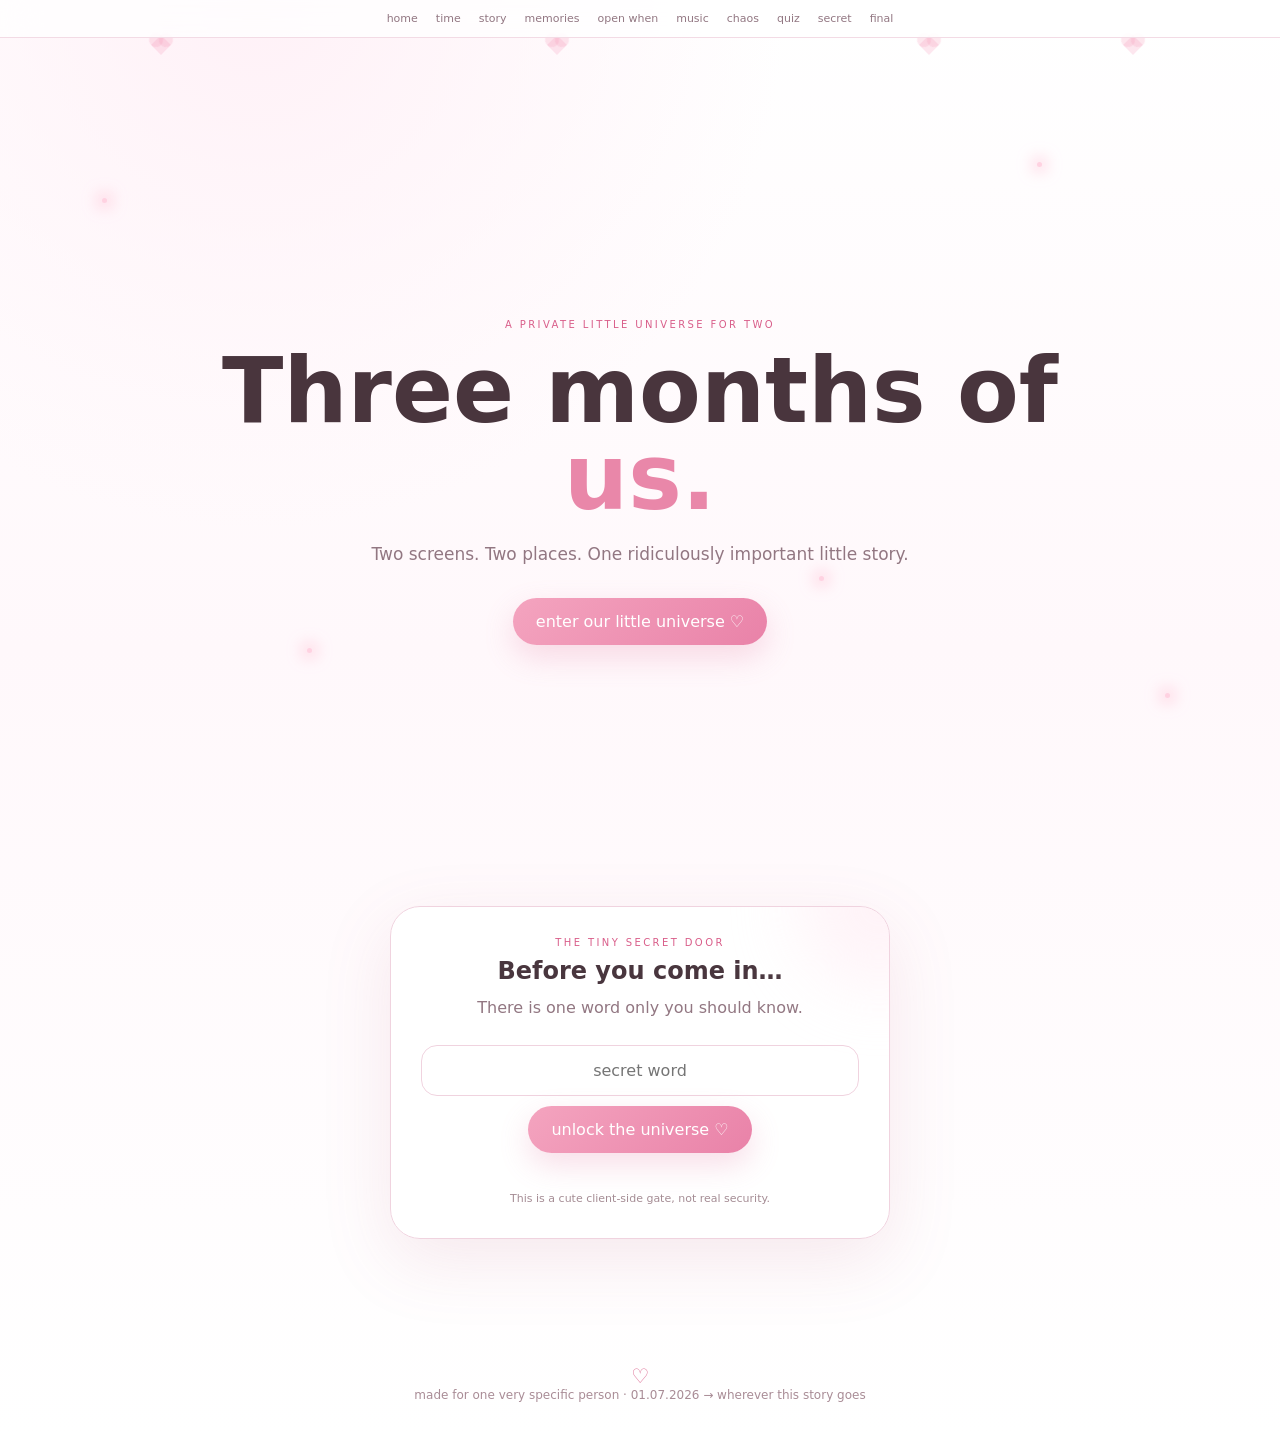
==== commit 86250ff5: "Add files via upload" ====
--- a/index.html
+++ b/index.html
@@ -1,211 +1,71 @@
-<!doctype html>
-<html lang="en">
-<head>
-<meta charset="utf-8">
-<meta name="viewport" content="width=device-width,initial-scale=1">
-<title>Our Little Universe ♡</title>
-<style>
-:root{--pink:#f5a6c2;--deep:#d95e8a;--soft:#fff0f6;--soft2:#fff8fb;--ink:#49363e;--muted:#927782;--line:#f0d3df;--shadow:0 22px 70px rgba(184,94,126,.13)}
-*{box-sizing:border-box}html{scroll-behavior:smooth}body{margin:0;font-family:ui-rounded,"Avenir Next",system-ui,-apple-system,sans-serif;color:var(--ink);background:#fff;overflow-x:hidden}.app{min-height:100vh;position:relative}.sparkle{position:absolute;width:10px;height:10px;background:radial-gradient(circle,#fff 0%,rgba(255,255,255,0) 70%);border-radius:50%;animation:twinkle 4s ease-in-out infinite}.heart{position:absolute;bottom:10%;width:12px;height:12px;background:#ff9bb9;transform:rotate(45deg);animation:floatUp 12s linear infinite}.heart:before,.heart:after{content:"";position:absolute;width:12px;height:12px;border-radius:50%;background:#ff9bb9}.heart:before{top:-6px;left:0}.heart:after{left:-6px;top:0}@keyframes twinkle{0%,100%{opacity:.2;transform:scale(.8)}50%{opacity:1;transform:scale(1.25)}}@keyframes floatUp{0%{opacity:0;transform:translateY(0) rotate(45deg) scale(.8)}15%{opacity:1}100%{opacity:0;transform:translateY(-80vh) rotate(45deg) scale(1.2)}}
-nav{position:sticky;top:0;z-index:50;backdrop-filter:blur(18px);background:rgba(255,255,255,.78);border-bottom:1px solid rgba(240,211,223,.8);display:flex;justify-content:center;gap:18px;padding:12px;flex-wrap:wrap}nav a{text-decoration:none;color:var(--ink);font-size:13px;letter-spacing:.1em;text-transform:lowercase;opacity:.8}main{position:relative;z-index:2;max-width:1050px;margin:auto;padding:20px 18px 90px}.hero{min-height:calc(100vh - 52px);display:grid;place-items:center;text-align:center;position:relative}.eyebrow{font-size:12px;letter-spacing:.18em;text-transform:uppercase;color:var(--deep);font-weight:700}.hero h1{font-size:clamp(2.8rem,6vw,6rem);line-height:1.05;margin:18px auto 14px}.hero h1 span{color:var(--deep)}.section-title{font-size:clamp(1.8rem,3vw,2.8rem);margin:0 0 8px}.section-sub{color:var(--muted);font-size:1rem;line-height:1.7}.card{background:rgba(255,255,255,.9);border:1px solid var(--line);border-radius:30px;box-shadow:var(--shadow);padding:30px;margin:25px 0;position:relative;overflow:hidden}.card:before{content:"";position:absolute;inset:auto -30% -60% 30%;width:220px;height:220px;background:radial-gradient(circle,rgba(245,166,194,.28),transparent 60%);pointer-events:none}.lock,.pulse{background:linear-gradient(145deg,#fffafc,#ffffff)}.counter{display:grid;grid-template-columns:repeat(4,1fr);gap:12px;max-width:720px;margin:22px auto}.time{padding:20px 8px;border-radius:20px;background:linear-gradient(145deg,#fff8fb,#fff);border:1px solid var(--line);text-align:center}.time strong{display:block;font-size:2rem;color:var(--deep)}.time span{font-size:11px;letter-spacing:.12em;text-transform:uppercase;color:var(--muted)}
-.grid2,.grid3{display:grid;gap:14px}.grid2{grid-template-columns:repeat(2,1fr)}.grid3{grid-template-columns:repeat(3,1fr)}.tile{padding:22px;border:1px solid var(--line);border-radius:22px;background:linear-gradient(180deg,#fff,#fff9fb);color:var(--ink);line-height:1.7}.question{text-align:center}.answers{display:flex;justify-content:center;gap:10px;flex-wrap:wrap}.answers button,.chip{border:1px solid var(--line);background:#fff;border-radius:999px;padding:11px 20px;font:inherit;color:var(--ink);cursor:pointer;transition:all .2s ease}.answers button:hover,.chip:hover{transform:translateY(-1px);box-shadow:0 8px 18px rgba(184,94,126,.08)}.hidden{display:none!important}.secret-page{max-width:620px;margin:auto;text-align:center}.secret-inputs{display:grid;grid-template-columns:repeat(5,1fr);gap:8px;margin:22px 0}.secret-inputs input{width:100%;padding:12px 8px;text-align:center;border-radius:12px;border:1px solid var(--line);font-size:1.1rem}.music-list{display:grid;gap:10px}.track{display:flex;justify-content:space-between;align-items:center;padding:12px 16px;border:1px solid var(--line);border-radius:16px;background:#fff;cursor:pointer}.track.active{background:linear-gradient(135deg,#fff0f6,#fff);border-color:#efb0c8}.future-card{display:grid;gap:10px}.gift-grid,.feature-grid,.open-grid,.playlist,.future-card{display:grid;grid-template-columns:repeat(3,1fr);gap:14px}.feature-card,.gift-box,.open-card{padding:20px;border:1px solid var(--line);border-radius:22px;background:#fff}.footerheart{color:#df779b;font-size:20px}.audio-note{font-size:11px;color:#a88e97;text-align:center;margin-top:10px}footer{text-align:center;color:#a98c96;font-size:12px;padding:35px 20px}.signature{font-size:1.1rem;color:var(--deep);margin-top:18px;text-align:right}@media(max-width:700px){.grid2,.grid3,.feature-grid,.open-grid,.gift-grid,.playlist,.future-card{grid-template-columns:1fr}.counter{grid-template-columns:repeat(2,1fr)}nav{justify-content:flex-start}.hero{min-height:80vh}main{padding:16px 14px 80px}.card{padding:22px 18px}} 
-</style>
-</head>
-<body>
-<div class="app" id="app">
-<nav>
-  <a href="#home">home</a>
-  <a href="#counter">time</a>
-  <a href="#story">story</a>
-  <a href="#memories">memories</a>
-  <a href="#openwhen">open when</a>
-  <a href="#music">music</a>
-  <a href="#chaos">chaos</a>
-  <a href="#question">question</a>
-</nav>
-<div class="sparkle" style="left:8%;top:22%;animation-delay:.4s"></div>
-<div class="sparkle" style="left:81%;top:18%;animation-delay:1.2s"></div>
-<div class="sparkle" style="left:64%;top:64%;animation-delay:2.1s"></div>
-<div class="heart" style="left:12%;animation-delay:1s;animation-duration:11s"></div>
-<div class="heart" style="left:72%;animation-delay:4s;animation-duration:13s"></div>
-<div class="heart" style="left:45%;animation-delay:2.5s;animation-duration:9s"></div>
-<main>
-<section class="hero" id="home">
-  <div>
-    <div class="eyebrow">a private little universe for two</div>
-    <h1 id="heroTitle">Three months of <span>us.</span></h1>
-    <p id="heroIntro" class="section-sub">Two screens. Two places. One ridiculous amount of love.</p>
-  </div>
-</section>
-
-<section class="card lock" id="gate">
-  <div class="eyebrow">the tiny secret door</div>
-  <h2 id="gateTitle">Before you come in…</h2>
-  <p id="gateText" class="section-sub">There is one word only you should type.</p>
-  <div class="answers" style="margin-top:18px">
-    <input id="password" type="password" placeholder="Enter the secret word" style="padding:12px 16px;border-radius:999px;border:1px solid var(--line);min-width:220px;outline:none">
-    <button onclick="unlock()">enter</button>
-  </div>
-</section>
-
-<div id="content" class="hidden">
-  <section class="card pulse" id="counter">
-    <div class="eyebrow" style="text-align:center">since the day we became us</div>
-    <h2 class="section-title">Our time together</h2>
-    <div class="counter">
-      <div class="time"><strong id="days">0</strong><span>days</span></div>
-      <div class="time"><strong id="hours">0</strong><span>hours</span></div>
-      <div class="time"><strong id="minutes">0</strong><span>minutes</span></div>
-      <div class="time"><strong id="seconds">0</strong><span>seconds</span></div>
-    </div>
-  </section>
-
-  <section class="card" id="story">
-    <div class="eyebrow" style="text-align:center">chapter one → forever-ish</div>
-    <h2 class="section-title">Our story</h2>
-    <p class="section-sub">Every box is yours to read, reread, and smile at. We built a tiny universe in the middle of distance, and somehow it works.</p>
-  </section>
-
-  <section class="card" id="letter">
-    <div class="eyebrow" style="text-align:center">from my side of the screen</div>
-    <h2 class="section-title" id="letterTitle">A letter I needed you to read</h2>
-    <div class="tile">
-      [Talk about the distance, the late-night conversations, the stupid jokes, the hard days, and why you stayed.]<br><br>
-      [End it however you want.]
-      <div class="signature" id="signature">— yours, always ♡</div>
-    </div>
-  </section>
-
-  <section class="card" id="memories">
-    <div class="eyebrow" style="text-align:center">our little museum</div>
-    <h2 class="section-title">Photos & memories</h2>
-    <div class="grid2">
-      <div class="tile">Memory 01<br>[Add your first favorite memory here.]</div>
-      <div class="tile">Memory 02<br>[Add a screenshot or photo here.]</div>
-      <div class="tile">Memory 03<br>[Add an inside joke here.]</div>
-      <div class="tile">Memory 04<br>[Add a date + tiny story here.]</div>
-    </div>
-  </section>
-
-  <section class="card" id="openwhen">
-    <div class="eyebrow" style="text-align:center">for different versions of you</div>
-    <h2 class="section-title">Open when…</h2>
-    <div class="open-grid">
-      <div class="open-card">Open when you miss me.</div>
-      <div class="open-card">Open when you need a reminder.</div>
-      <div class="open-card">Open when you need a smile.</div>
-    </div>
-  </section>
-
-  <section class="card" id="music">
-    <div class="eyebrow" style="text-align:center">our soundtrack</div>
-    <h2 class="section-title">Our song + playlist</h2>
-    <div class="music-list">
-      <div class="track active">Our Song <span>▶</span></div>
-      <div class="track">Late-night drive <span>▶</span></div>
-      <div class="track">Tiny moments <span>▶</span></div>
-    </div>
-  </section>
-
-  <section class="card" id="chaos">
-    <div class="eyebrow" style="text-align:center">the evidence</div>
-    <h2 class="section-title">Our Chaos</h2>
-    <div class="tile">You: “We’re not dramatic.”<br>Me: “We are, but in the cutest possible way.”</div>
-  </section>
-
-  <section class="card" id="reasons2">
-    <div class="eyebrow" style="text-align:center">little promises</div>
-    <h2 class="section-title">Things I want to keep doing</h2>
-    <div class="grid2">
-      <div class="tile">Hold your hand through every weird day.</div>
-      <div class="tile">Make room for your laughter in mine.</div>
-      <div class="tile">Keep choosing us, even when life is noisy.</div>
-      <div class="tile">Turn ordinary days into little rituals.</div>
-    </div>
-  </section>
-
-  <section class="card" id="future">
-    <div class="eyebrow" style="text-align:center">from the future</div>
-    <h2 class="section-title">A message from future me</h2>
-    <p class="section-sub">I hope we still laugh like this. I hope we still choose each other. I hope the future keeps finding us in all the ways that matter.</p>
-  </section>
-
-  <section class="card" id="secret">
-    <div class="secret-page">
-      <div class="eyebrow">not everyone finds this</div>
-      <h2 class="section-title">Secret Page</h2>
-      <p class="section-sub">Enter the second secret to unlock the hidden message.</p>
-      <div class="secret-inputs">
-        <input id="p1" maxlength="1" inputmode="numeric">
-        <input id="p2" maxlength="1" inputmode="numeric">
-        <input id="p3" maxlength="1" inputmode="numeric">
-        <input id="p4" maxlength="1" inputmode="numeric">
-        <input id="p5" maxlength="1" inputmode="numeric">
-      </div>
-      <button onclick="unlockSecret()">unlock secret</button>
-      <p id="secretText" class="section-sub hidden">You found the hidden page. That means you are officially my favorite person.</p>
-    </div>
-  </section>
-
-  <section class="card question" id="question">
-    <div class="eyebrow">okay, serious question</div>
-    <h2 class="section-title" id="questionTitle">Will you stay for the next chapter?</h2>
-    <div class="answers" style="margin-top:16px">
-      <button onclick="answer('yes')">yes</button>
-      <button onclick="answer('maybe')">maybe</button>
-    </div>
-    <p id="response" class="section-sub" style="margin-top:16px">I hope the answer is obvious.</p>
-  </section>
-</div>
-</main>
-<footer id="footerText"><div class="footerheart">♡</div>made for one very specific person · 01.07.2026 → wherever this story goes</footer>
-</div>
-
-<script>
-const CONFIG={password:"DRISHTI",secretCode:"12345",secretMessage:"[Your deepest / funniest / most romantic secret goes here. ♡]",start:"2026-07-01T00:00:00",song:"",playlist:["music/oursong.mp3","music/playlist2.mp3","music/playlist3.mp3"],heroTitle:"Three months of <span>us.</span>",heroIntro:"Two screens. Two places. One ridiculous amount of love.",gateTitle:"Before you come in…",letterTitle:"A letter I needed you to read",yesResponse:"I am so glad you said yes.",maybeResponse:"That’s okay, I’ll still keep believing in us."};
-function text(id,v){document.getElementById(id).innerHTML=v}
-text('heroTitle',CONFIG.heroTitle);text('heroIntro',CONFIG.heroIntro);text('gateTitle',CONFIG.gateTitle);text('letterTitle',CONFIG.letterTitle);
-function unlock(){
-  if(document.getElementById('password').value.trim().toLowerCase()===CONFIG.password.toLowerCase()){
-    document.getElementById('content').classList.remove('hidden');
-    document.getElementById('gate').classList.add('hidden');
-    tick();
-    setInterval(tick,1000);
-  } else {
-    alert('Not quite. Try again.');
-  }
-}
-function tick(){
-  let ms=Math.max(0,Date.now()-new Date(CONFIG.start).getTime()),s=Math.floor(ms/1000);
-  document.getElementById('days').textContent=Math.floor(s/86400);
-  s%=86400;
-  document.getElementById('hours').textContent=Math.floor(s/3600);
-  s%=3600;
-  document.getElementById('minutes').textContent=Math.floor(s/60);
-  s%=60;
-  document.getElementById('seconds').textContent=s;
-}
-function answer(type){
-  document.getElementById('response').textContent=type==='yes'?CONFIG.yesResponse:CONFIG.maybeResponse;
-  if(type==='yes'){
-    for(let i=0;i<16;i++){
-      const h=document.createElement('div');
-      h.className='heart';
-      h.style.left=(30+Math.random()*40)+'%';
-      h.style.bottom='10%';
-      h.style.animationDuration=(3+Math.random()*5)+'s';
-      document.getElementById('app').appendChild(h);
-    }
-  }
-}
-function unlockSecret(){
-  const code=[1,2,3,4,5].map(n=>document.getElementById('p'+n).value).join('').toLowerCase();
-  if(code===CONFIG.secretCode.toLowerCase()){
-    document.getElementById('secretText').classList.remove('hidden');
-  } else {
-    alert('Nope. That code is not for this page.');
-  }
-}
-</script>
-</body>
-</html>
+<!doctype html>
+<html lang="en">
+<head>
+<meta charset="utf-8">
+<meta name="viewport" content="width=device-width,initial-scale=1">
+<title>Our Little Universe ♡</title>
+<style>
+:root{--pink:#f5a6c2;--deep:#d95e8a;--soft:#fff0f6;--soft2:#fff8fb;--ink:#49363e;--muted:#927782;--line:#f0d3df;--shadow:0 22px 70px rgba(184,94,126,.13)}
+*{box-sizing:border-box}html{scroll-behavior:smooth}body{margin:0;font-family:ui-rounded,"Avenir Next",system-ui,-apple-system,sans-serif;color:var(--ink);background:#fff;overflow-x:hidden}.app{min-height:100vh;background:radial-gradient(circle at 20% 0%,#fff1f7,transparent 30%),linear-gradient(180deg,#fff 0%,#fff8fb 45%,#fff 100%)}button,input,textarea{font:inherit}.hidden{display:none!important}
+nav{position:sticky;top:0;z-index:50;backdrop-filter:blur(18px);background:rgba(255,255,255,.78);border-bottom:1px solid rgba(240,211,223,.8);display:flex;justify-content:center;gap:18px;padding:12px;overflow:auto}nav a{color:var(--muted);text-decoration:none;font-size:11px;white-space:nowrap;transition:.2s}nav a:hover{color:var(--deep);transform:translateY(-1px)}
+main{position:relative;z-index:2;max-width:1050px;margin:auto;padding:20px 18px 90px}.hero{min-height:calc(100vh - 52px);display:grid;place-items:center;text-align:center;position:relative}.eyebrow{letter-spacing:.24em;text-transform:uppercase;font-size:10px;color:var(--deep)}.hero h1{font-size:clamp(44px,8vw,90px);line-height:.96;margin:18px auto;color:#49353d;max-width:900px;animation:rise 1.2s ease both}.hero h1 span{color:#e987a9}.hero p{max-width:670px;margin:0 auto 28px;color:var(--muted);font-size:17px;line-height:1.8}.cta{border:0;border-radius:999px;padding:14px 23px;background:linear-gradient(135deg,#f4a4bf,#e982a8);color:#fff;cursor:pointer;box-shadow:0 12px 30px rgba(224,119,157,.24);transition:.3s}.cta:hover{transform:translateY(-3px) scale(1.02);box-shadow:0 18px 38px rgba(224,119,157,.3)}
+.card{background:rgba(255,255,255,.9);border:1px solid var(--line);border-radius:30px;box-shadow:var(--shadow);padding:30px;margin:25px 0;position:relative;overflow:hidden}.card:before{content:"";position:absolute;width:160px;height:160px;border-radius:50%;background:#ffe5ef;filter:blur(35px);opacity:.45;right:-70px;top:-80px;pointer-events:none}.section-title{text-align:center;margin:6px 0 9px;font-size:31px}.section-sub{text-align:center;color:var(--muted);margin:0 auto 24px;max-width:720px;line-height:1.7}.lock{max-width:500px;margin:0 auto;text-align:center}.lock h2{margin:9px 0}.lock input{width:100%;padding:15px 17px;border:1px solid var(--line);border-radius:16px;outline:none;text-align:center;background:#fff}.lock input:focus{border-color:#e994b1;box-shadow:0 0 0 5px #fff0f5}.error{color:#c65d80;font-size:13px;min-height:20px;margin:9px}.small,.note{font-size:11px;color:#a58c94;line-height:1.5}
+.counter{display:grid;grid-template-columns:repeat(4,1fr);gap:12px;max-width:720px;margin:22px auto}.time{padding:20px 8px;border-radius:20px;background:linear-gradient(145deg,#fff8fb,#fff);border:1px solid var(--line);box-shadow:0 8px 25px rgba(200,110,145,.07);text-align:center}.time strong{display:block;font-size:31px;color:#d8648e}.time span{font-size:10px;color:var(--muted);text-transform:uppercase;letter-spacing:.13em}.since{text-align:center;color:var(--muted);font-size:12px}
+.grid2,.grid3{display:grid;gap:14px}.grid2{grid-template-columns:repeat(2,1fr)}.grid3{grid-template-columns:repeat(3,1fr)}.tile{padding:22px;border:1px solid var(--line);border-radius:22px;background:#fff;transition:.35s}.tile:hover{transform:translateY(-5px);box-shadow:0 15px 35px rgba(195,100,135,.1)}.tile b{color:var(--deep);font-size:12px;letter-spacing:.08em}.tile p,.tile li{color:var(--muted);line-height:1.65}.bigquote{font-size:25px;line-height:1.5;text-align:center;color:#6a4a57;padding:20px}.letter{font-size:18px;line-height:1.95;white-space:pre-line}.signature{text-align:right;color:var(--deep);margin-top:20px;font-weight:700}.gallery{display:grid;grid-template-columns:repeat(3,1fr);gap:14px}.photo{aspect-ratio:1/1;border-radius:22px;border:1px dashed #e4afc3;background:linear-gradient(135deg,#fff,#fff0f5);display:grid;place-items:center;color:#c795a5;text-align:center;padding:10px;overflow:hidden}.photo img{width:100%;height:100%;object-fit:cover;border-radius:17px}.memory{text-align:center}.memory .photo{margin-bottom:10px}
+.question{text-align:center}.answers{display:flex;justify-content:center;gap:10px;flex-wrap:wrap}.answers button,.chip{border:1px solid var(--line);background:#fff;border-radius:999px;padding:11px 20px;color:var(--ink);cursor:pointer;transition:.2s}.answers button:hover,.chip:hover{background:#fff0f5;transform:translateY(-2px)}.response{min-height:34px;margin-top:16px;color:#d26e92;font-weight:700}.quiz .option{display:block;width:100%;margin:9px 0;text-align:left;border:1px solid var(--line);background:#fff;border-radius:15px;padding:13px;cursor:pointer}.quiz .option:hover{background:#fff1f6}.progress{height:7px;border-radius:20px;background:#ffe6ef;overflow:hidden;margin:15px 0}.progress i{display:block;height:100%;width:0;background:#ed91b0;transition:.4s}.music{display:flex;align-items:center;gap:12px;justify-content:center;flex-wrap:wrap}.musicbox{border:1px solid var(--line);background:#fff7fa;border-radius:20px;padding:14px 18px;display:flex;align-items:center;gap:12px}.disc{width:42px;height:42px;border-radius:50%;background:radial-gradient(circle,#fff 0 8%,#f2a0bd 9% 28%,#fff0f5 29% 100%);box-shadow:0 0 18px #f6c5d7;animation:spin 4s linear infinite paused}.disc.playing{animation-play-state:running}.secret{background:linear-gradient(135deg,#fff,#fff0f5);text-align:center}.reveal{display:inline-block;margin-top:12px;color:var(--deep);cursor:pointer}.editbar{position:fixed;right:15px;bottom:15px;z-index:70}.editbtn{border:1px solid var(--line);background:#fff;border-radius:999px;padding:11px 15px;box-shadow:var(--shadow);cursor:pointer;color:var(--ink)}.editpanel{position:fixed;right:15px;bottom:65px;width:min(410px,calc(100vw - 30px));max-height:80vh;overflow:auto;z-index:70;background:#fff;border:1px solid var(--line);border-radius:24px;padding:18px;box-shadow:0 25px 70px rgba(80,45,57,.18)}.editpanel h3{margin:4px 0 12px}.field{margin:12px 0}.field label{display:block;font-size:12px;color:var(--muted);margin-bottom:5px}.field input,.field textarea{width:100%;border:1px solid var(--line);border-radius:12px;padding:10px;background:#fff;resize:vertical}.field textarea{min-height:70px}.save{width:100%;border:0;background:#efa0bb;color:#fff;border-radius:12px;padding:11px;cursor:pointer}.sparkle{position:fixed;width:5px;height:5px;border-radius:50%;background:#ffd2e1;box-shadow:0 0 15px 4px rgba(255,173,201,.65);animation:twinkle 2.8s infinite ease-in-out;pointer-events:none;z-index:1}@keyframes twinkle{0%,100%{opacity:.1;transform:scale(.6)}50%{opacity:1;transform:scale(1.8)}}.heart{position:fixed;width:14px;height:14px;transform:rotate(-45deg);background:rgba(246,153,186,.24);pointer-events:none;z-index:1;animation:float 10s linear infinite}.heart:before,.heart:after{content:"";position:absolute;width:14px;height:14px;border-radius:50%;background:inherit}.heart:before{top:-7px;left:0}.heart:after{left:7px;top:0}@keyframes float{from{transform:translateY(110vh) rotate(-45deg) scale(.7);opacity:0}12%{opacity:.7}90%{opacity:.2}to{transform:translateY(-15vh) rotate(-45deg) scale(1.1);opacity:0}}@keyframes rise{from{opacity:0;transform:translateY(25px)}to{opacity:1;transform:none}}@keyframes spin{to{transform:rotate(360deg)}}@keyframes pulse{50%{transform:scale(1.04);box-shadow:0 0 35px rgba(239,145,177,.28)}}.pulse{animation:pulse 2s ease-in-out infinite}
+footer{text-align:center;color:#a98c96;font-size:12px;padding:35px 20px}.footerheart{color:#df779b;font-size:20px}.audio-note{font-size:11px;color:#a88e97;text-align:center;margin-top:10px}
+.feature-grid{display:grid;grid-template-columns:repeat(3,1fr);gap:14px}.feature-card{border:1px solid var(--line);border-radius:22px;background:#fff;padding:20px;transition:.3s;position:relative;overflow:hidden}.feature-card:hover{transform:translateY(-4px);box-shadow:0 14px 35px rgba(195,100,135,.1)}.feature-card h3{margin:8px 0}.feature-card p{color:var(--muted);line-height:1.55}.feature-icon{font-size:24px;color:var(--deep)}.counter-big{font-size:38px;color:var(--deep);text-align:center;font-weight:700}.open-grid{display:grid;grid-template-columns:repeat(3,1fr);gap:12px}.open-card{min-height:110px;border:1px solid var(--line);border-radius:18px;background:linear-gradient(145deg,#fff,#fff2f7);padding:17px;text-align:center;cursor:pointer;transition:.3s}.open-card:hover{transform:translateY(-4px) rotate(-1deg);box-shadow:0 15px 30px rgba(195,100,135,.1)}.open-card .msg{display:none;margin-top:9px;color:var(--deep);font-size:13px;line-height:1.45}.open-card.open .msg{display:block}.open-card.open .prompt{display:none}.reason-box{max-width:620px;margin:20px auto;text-align:center;padding:28px;border:1px solid #e7aac0;border-radius:24px;background:#fff9fb;font-size:19px;line-height:1.6}.reason-number{text-align:center;color:var(--muted);font-size:11px}.chat{max-width:700px;margin:auto;display:grid;gap:10px}.bubble{max-width:75%;padding:13px 16px;border-radius:18px;background:#fff2f7;border:1px solid var(--line);line-height:1.5}.bubble.me{justify-self:end;background:#fff}.bubble small{display:block;color:#b08d9a;font-size:10px;margin-top:5px}.playlist{display:grid;grid-template-columns:1fr 1fr;gap:9px}.track{border:1px solid var(--line);border-radius:15px;padding:11px;background:#fff;display:flex;justify-content:space-between;align-items:center;cursor:pointer}.track.active{background:#fff0f5;border-color:#e89ab7}.track span{color:var(--deep);font-size:13px}.checklist{display:grid;gap:10px;max-width:600px;margin:auto}.check{padding:13px 15px;border:1px solid var(--line);border-radius:15px;background:#fff;cursor:pointer}.check.done{background:#fff0f5;color:var(--deep);text-decoration:line-through}.gift-grid{display:grid;grid-template-columns:repeat(3,1fr);gap:15px}.gift{min-height:140px;border:0;background:transparent;cursor:pointer;position:relative}.gift-box{height:90px;width:105px;margin:0 auto 8px;border:3px solid #ed8fb0;border-radius:10px;position:relative;background:linear-gradient(145deg,#fff,#fff0f5);box-shadow:0 8px 25px rgba(224,119,157,.15);transition:.3s}.gift-box:before{content:"";position:absolute;left:46%;top:0;width:9px;height:100%;background:#f3a0bd}.gift-box:after{content:"♡";position:absolute;left:36px;top:-35px;font-size:40px;color:#ed8fb0}.gift:hover .gift-box{transform:translateY(-7px) rotate(-2deg)}.gift-label{color:var(--muted);font-size:12px}.voice-list{display:grid;gap:10px;max-width:700px;margin:auto}.voice{display:flex;align-items:center;gap:12px;border:1px solid var(--line);border-radius:17px;padding:13px;background:#fff}.voice button{border:0;background:#fff0f5;color:var(--deep);border-radius:50%;width:38px;height:38px;cursor:pointer}.secret-page{max-width:650px;margin:auto;text-align:center}.pin{display:flex;justify-content:center;gap:8px}.pin input{width:48px;height:50px;text-align:center;border:1px solid var(--line);border-radius:12px;font-size:20px}.future-card{display:grid;grid-template-columns:1fr 1fr;gap:18px;align-items:center}.future-note{padding:22px;border:1px solid var(--line);border-radius:22px;background:#fff}.carousel{position:relative;display:flex;align-items:center;gap:10px}.carousel .slide{flex:1;min-height:220px;border-radius:22px;border:1px solid var(--line);background:#fff7fa;display:grid;place-items:center;text-align:center;padding:20px}.arrow{border:1px solid var(--line);background:#fff;border-radius:50%;width:38px;height:38px;cursor:pointer;color:var(--deep)}
+@media(max-width:700px){.grid2,.grid3{grid-template-columns:1fr}.gallery{grid-template-columns:1fr 1fr}.counter{grid-template-columns:repeat(2,1fr)}nav{justify-content:flex-start}.hero{min-height:80vh}.card{padding:21px;border-radius:23px}}
+@media(max-width:700px){.feature-grid,.open-grid,.gift-grid,.playlist,.future-card{grid-template-columns:1fr 1fr}.feature-grid .feature-card:last-child{grid-column:1/-1}.future-card{grid-template-columns:1fr}.bubble{max-width:88%}}
+
+.jump-overlay{position:fixed;inset:0;z-index:9999;display:none;place-items:center;background:rgba(255,246,250,.96);padding:24px}.jump-card{position:relative;width:min(78vw,420px);max-height:78vh;padding:10px;border-radius:24px;background:#fff;box-shadow:0 24px 80px rgba(200,90,130,.24);animation:jumpscarePop .55s cubic-bezier(.2,.9,.25,1.25)}.jump-card img{display:block;width:100%;max-height:72vh;object-fit:contain;border-radius:18px}.jump-close{position:absolute;right:-10px;top:-10px;width:34px;height:34px;border:1px solid #efbfd0;border-radius:50%;background:#fff;color:#8b5268;font-size:20px;line-height:1;z-index:2}.jump-overlay{animation:jumpFlash .25s ease}.jump-card img{animation:jumpscareWiggle .7s ease .08s both}@keyframes jumpscarePop{0%{opacity:0;transform:scale(.45) rotate(-5deg)}65%{opacity:1;transform:scale(1.08) rotate(2deg)}100%{transform:scale(1) rotate(0)}}@keyframes jumpscareWiggle{0%,100%{transform:translateX(0) rotate(0)}25%{transform:translateX(-7px) rotate(-1deg)}50%{transform:translateX(7px) rotate(1deg)}75%{transform:translateX(-4px) rotate(-.5deg)}}@keyframes jumpFlash{from{background:rgba(255,255,255,1)}to{background:rgba(255,246,250,.96)}}
+</style>
+</head>
+<body>
+<div class="app" id="app">
+<nav><a href="#home">home</a><a href="#counter">time</a><a href="#story">story</a><a href="#memories">memories</a><a href="#openwhen">open when</a><a href="#music">music</a><a href="#chaos">chaos</a><a href="#quiz">quiz</a><a href="#secret">secret</a><a href="#question">final</a></nav>
+<div class="sparkle" style="left:8%;top:22%;animation-delay:.4s"></div><div class="sparkle" style="left:81%;top:18%;animation-delay:1.2s"></div><div class="sparkle" style="left:64%;top:64%;animation-delay:2s"></div><div class="sparkle" style="left:24%;top:72%;animation-delay:.8s"></div><div class="sparkle" style="left:91%;top:77%;animation-delay:1.7s"></div>
+<div class="heart" style="left:12%;animation-delay:1s;animation-duration:11s"></div><div class="heart" style="left:72%;animation-delay:4s;animation-duration:13s"></div><div class="heart" style="left:43%;animation-delay:7s;animation-duration:10s"></div><div class="heart" style="left:88%;animation-delay:2s;animation-duration:15s"></div>
+<main>
+<section class="hero" id="home"><div><div class="eyebrow">a private little universe for two</div><h1 id="heroTitle">Three months of <span>us.</span></h1><p id="heroIntro">Two screens. Two places. One ridiculously important little story.</p><button class="cta" onclick="document.querySelector('#gate').scrollIntoView({behavior:'smooth'})">enter our little universe ♡</button></div></section>
+<section class="card lock" id="gate"><div class="eyebrow">the tiny secret door</div><h2 id="gateTitle">Before you come in…</h2><p id="gateText" class="section-sub">There is one word only you should know.</p><input id="password" type="password" placeholder="secret word" onkeydown="if(event.key==='Enter')unlock()"><button class="cta" style="margin-top:10px" onclick="unlock()">unlock the universe ♡</button><div id="error" class="error"></div><div class="small">This is a cute client-side gate, not real security.</div></section>
+<div id="content" class="hidden">
+<section class="card pulse" id="counter"><div class="eyebrow" style="text-align:center">since the day we became us</div><h2 class="section-title">Our time together</h2><p class="section-sub">This one never counts down. It keeps counting <b>up</b> from July 1, 2026.</p><div class="counter"><div class="time"><strong id="days">0</strong><span>days</span></div><div class="time"><strong id="hours">0</strong><span>hours</span></div><div class="time"><strong id="mins">0</strong><span>minutes</span></div><div class="time"><strong id="secs">0</strong><span>seconds</span></div></div><div class="since">01 July 2026 · and counting ♡</div></section>
+<section class="card" id="story"><div class="eyebrow" style="text-align:center">chapter one → forever-ish</div><h2 class="section-title">Our story</h2><p class="section-sub">Every box is yours to rewrite.</p><div class="grid2"><div class="tile"><b>01 JUL 2026</b><h3>The beginning</h3><p id="m1">relationship me aagaye</p></div><div class="tile"><b>MONTH ONE</b><h3>The first little era</h3><p id="m2">yash- yr pyaar krlo pls</p></div><div class="tile"><b>MONTH TWO</b><h3>The “this is real” era</h3><p id="m3">drishti- i love you yr</p></div><div class="tile"><b>MONTH THREE</b><h3>Here we are</h3><p id="m4">drishti - yr time dedo pls</p></div></div></section>
+<section class="card" id="letter"><div class="eyebrow" style="text-align:center">from my side of the screen</div><h2 class="section-title" id="letterTitle">A letter I needed you to read</h2><div class="letter" id="letterBody">[Write the actual letter here. Make it sound like you — not like a greeting card.]
+
+[Talk about the distance, the late-night conversations, the stupid jokes, the hard days, and why you stayed.]
+
+[End it however you want.]</div><div class="signature" id="signature">— yours, always ♡</div></section>
+<section class="card bouquet-card" id="bouquets"><style>.bouquet-card{text-align:center;overflow:hidden;background:linear-gradient(180deg,#fff,#fff4f8)}.bouquet-door{max-width:620px;margin:20px auto 0;padding:30px 22px;border:1px solid #f0ccd9;border-radius:28px;background:radial-gradient(circle at 50% 35%,#ffe7f1,#fff 68%);box-shadow:0 18px 50px rgba(215,123,155,.1)}.bouquet-door button{border:0;border-radius:999px;padding:13px 22px;background:#ed91b0;color:#fff;font-weight:700;cursor:pointer}.bouquet-overlay{position:fixed;inset:0;z-index:9999;background:rgba(255,246,250,.96);display:none;overflow:hidden}.bouquet-overlay.open{display:block}.close-bouquets{position:absolute;right:18px;top:18px;z-index:10002;border:1px solid #efbfd0;background:#fff;color:#8b5268;border-radius:999px;padding:9px 14px;cursor:pointer}.bouquet-rain{position:absolute;inset:0;z-index:10000;pointer-events:none}.bouquet-fall{position:absolute;left:var(--left);top:0;width:var(--size);height:var(--size);opacity:0;animation:bouquetStorm 8s linear infinite;animation-delay:var(--delay);filter:drop-shadow(0 10px 24px rgba(210,105,145,.16))}.bouquet-fall img{width:100%;height:100%;object-fit:contain;display:block}.bouquet-message{position:absolute;left:50%;top:50%;transform:translate(-50%,-50%);width:min(78%,520px);padding:22px;border:1px solid #efc9d8;border-radius:26px;background:rgba(255,255,255,.94);backdrop-filter:blur(7px);text-align:center;box-shadow:0 20px 70px rgba(210,105,145,.18);z-index:10001}.bouquet-message h3{margin:0 0 8px;color:#6a4a57;font-size:25px}.bouquet-message p{margin:0;color:#9a7180;line-height:1.65}@keyframes bouquetStorm{0%{opacity:0;transform:translate3d(-15vw,115vh,0) rotate(-25deg) scale(.48)}10%{opacity:.96}48%{opacity:1;transform:translate3d(7vw,22vh,0) rotate(8deg) scale(1.08)}78%{opacity:.94;transform:translate3d(-8vw,-35vh,0) rotate(-9deg) scale(.9)}100%{opacity:0;transform:translate3d(10vw,-95vh,0) rotate(18deg) scale(.68)}}@media(max-width:700px){.bouquet-fall{width:min(var(--size),44vw);height:min(var(--size),44vw)}.bouquet-message{width:78%;padding:18px}.bouquet-message h3{font-size:21px}}</style><div class="eyebrow">something I made with my own hands</div><h2 class="section-title">I made you flowers.</h2><p class="section-sub">Not real ones. But every single one was made thinking about you.</p><div class="bouquet-door"><h3>there's a little surprise here</h3><p class="section-sub">Open it and let me throw every bouquet at you at once.</p><button type="button" onclick="openBouquets()">open my bouquets ♡</button></div><div class="bouquet-overlay" id="bouquetOverlay"><button class="close-bouquets" type="button" onclick="closeBouquets()">close ×</button><div class="bouquet-rain"><div class="bouquet-fall" style="--left:2%;--size:260px;--delay:0s"><img src="bouquets/clean1.png" alt=""></div><div class="bouquet-fall" style="--left:18%;--size:230px;--delay:1s"><img src="bouquets/clean2.png" alt=""></div><div class="bouquet-fall" style="--left:34%;--size:250px;--delay:2s"><img src="bouquets/clean3.png" alt=""></div><div class="bouquet-fall" style="--left:52%;--size:230px;--delay:.4s"><img src="bouquets/clean4.png" alt=""></div><div class="bouquet-fall" style="--left:70%;--size:270px;--delay:1.5s"><img src="bouquets/clean5.png" alt=""></div><div class="bouquet-fall" style="--left:86%;--size:230px;--delay:2.7s"><img src="bouquets/clean1.png" alt=""></div><div class="bouquet-fall" style="--left:10%;--size:190px;--delay:3.1s"><img src="bouquets/clean3.png" alt=""></div><div class="bouquet-fall" style="--left:28%;--size:210px;--delay:4s"><img src="bouquets/clean5.png" alt=""></div></div><div class="bouquet-message"><h3>these are all yours. ♡</h3><p>I couldn't hand you real flowers through a screen… so I made you a whole storm of them instead.</p></div></div><script>function openBouquets(){document.getElementById('bouquetOverlay').classList.add('open');celebrate(24)}function closeBouquets(){document.getElementById('bouquetOverlay').classList.remove('open')}</script></section>
+<section class="card" id="memories"><div class="eyebrow" style="text-align:center">our little museum</div><h2 class="section-title">Photos & memories</h2><p class="section-sub">Replace each placeholder with your own image path and caption.</p><div class="gallery"><div class="memory"><div class="photo">PHOTO 01<br>replace with her favorite picture</div><b>our favorite moment</b></div><div class="memory"><div class="photo">PHOTO 02<br>replace me</div><b>the one that makes me smile</b></div><div class="memory"><div class="photo">PHOTO 03<br>replace me</div><b>another little memory</b></div><div class="memory"><div class="photo">PHOTO 04<br>replace me</div><b>your caption here</b></div><div class="memory"><div class="photo">PHOTO 05<br>replace me</div><b>our chaos</b></div><div class="memory"><div class="photo">PHOTO 06<br>replace me</div><b>one for the future</b></div></div></section>
+<section class="card" id="reasons"><div class="eyebrow" style="text-align:center">10 things I could never fit in one text</div><h2 class="section-title">10 Reasons I Love You</h2><p class="section-sub">One at a time. Read them all. ♡</p><div class="reason-box" id="reasonBox">You put in efforts I can't even imagine matching. You do so many little things for me, and I notice all of it. ♡</div><div class="reason-number" id="reasonNumber">Reason 1 / 10</div><div style="text-align:center;margin-top:13px"><button class="cta" onclick="nextReason()">give me another reason ♡</button></div></section>
+<section class="card" id="music"><div class="eyebrow" style="text-align:center">our soundtrack</div><h2 class="section-title">Our song + playlist</h2><p class="section-sub">One main song plus a whole playlist. Put your files in a <b>music/</b> folder in GitHub.</p><div class="music"><div class="musicbox"><div class="disc" id="disc"></div><button class="cta" onclick="toggleMusic()" id="musicBtn">play our song ♡</button><audio id="song" loop></audio></div></div><div class="playlist" style="max-width:650px;margin:18px auto"><div class="track" onclick="selectTrack(0)"><span>01 · [Our Song]</span><small>[Artist]</small></div><div class="track" onclick="selectTrack(1)"><span>02 · [Song]</span><small>[Artist]</small></div><div class="track" onclick="selectTrack(2)"><span>03 · [Song]</span><small>[Artist]</small></div><div class="track" onclick="selectTrack(3)"><span>04 · [Song]</span><small>[Artist]</small></div><div class="track" onclick="selectTrack(4)"><span>05 · [Song]</span><small>[Artist]</small></div><div class="track" onclick="selectTrack(5)"><span>06 · [Song]</span><small>[Artist]</small></div></div><div class="audio-note">CONFIG.song can point to your main .mp3. Add more paths to CONFIG.playlist later.</div></section>
+<section class="card" id="chaos"><div class="eyebrow" style="text-align:center">the evidence</div><h2 class="section-title">Our Chaos</h2><p class="section-sub">A little fake chat wall for your funniest conversations and inside jokes.</p><div class="chat"><div class="bubble me">“this is probably the last time i say this. i like you more than i ever showed<br><br>me kuch change krne ki wajah se ni bolra ye i just want to be honest before i go away<br><br>you’ll always be part of my memories and i’ll always wish you well.”<small>me</small></div><div class="bubble">“please dont do this mai or nahi roo sakti”<small>her</small></div><div class="bubble me">“roti reh rotdu ladki🤣”<small>me</small></div><div class="bubble">“mua mua mua😭”<small>her</small></div></div></section>
+<section class="card" id="reasons2"><div class="eyebrow" style="text-align:center">little promises</div><h2 class="section-title">Things I want to keep doing</h2><div class="grid2"><div class="tile">♡ Jyada time dunga</div><div class="tile">♡ Sab kaam bata ke karunga</div><div class="tile">♡ Good boy banunga</div><div class="tile">♡ Aur jyada time dunga</div></div></section>
+<section class="card"><div class="eyebrow" style="text-align:center">choose your gift</div><h2 class="section-title">Pick one box</h2><p class="section-sub">Each box can reveal a different surprise.</p><div class="gift-grid"><button class="gift" onclick="giftReveal(1)"><div class="gift-box"></div><div class="gift-label">Box 01</div></button><button class="gift" onclick="giftReveal(2)"><div class="gift-box"></div><div class="gift-label">Box 02</div></button><button class="gift" onclick="giftReveal(3)"><div class="gift-box"></div><div class="gift-label">Box 03</div></button></div><div class="response" id="giftResult"></div></section>
+<section class="card"><div class="eyebrow" style="text-align:center">little pieces of my voice</div><h2 class="section-title">Voice messages</h2><p class="section-sub">Put your own recordings in <b>audio/</b> and change the source paths.</p><div class="voice-list"><div class="voice"><button onclick="playVoice('v1')">▶</button><span><b>Message 01</b><br><small>[What this recording is about]</small></span><audio id="v1"></audio></div><div class="voice"><button onclick="playVoice('v2')">▶</button><span><b>Message 02</b><br><small>[A goodnight / birthday / random message]</small></span><audio id="v2"></audio></div><div class="voice"><button onclick="playVoice('v3')">▶</button><span><b>Message 03</b><br><small>[Something she can replay whenever she misses you]</small></span><audio id="v3"></audio></div></div></section>
+<section class="card quiz" id="quiz"><div class="eyebrow" style="text-align:center">only you would know</div><h2 class="section-title">Our tiny relationship quiz</h2><p class="section-sub" id="quizQuestion">What is my D size?</p><div class="progress"><i id="quizProgress"></i></div><button class="option" onclick="quizAnswer(0)">More than 6</button><button class="option" onclick="quizAnswer(1)">7</button><button class="option" onclick="quizAnswer(2)">Less than 8</button><div class="response" id="quizResult"></div></section>
+<section class="card" id="secret"><div class="secret-page"><div class="eyebrow">not everyone finds this</div><h2 class="section-title">Secret Page</h2><p class="section-sub">Enter the second secret to unlock the hidden surprise.</p><div class="pin"><input maxlength="1" id="p1"><input maxlength="1" id="p2"><input maxlength="1" id="p3"><input maxlength="1" id="p4"><input maxlength="1" id="p5"></div><button class="cta" style="margin-top:14px" onclick="unlockSecret()">unlock secret ♡</button><div id="secretText" class="hidden reveal">[Your deepest / funniest / most romantic secret goes here. ♡]</div></div><div id="jumpscare" class="jump-overlay" style="display:none"><div class="jump-card"><button class="jump-close" onclick="closeJumpscare()">×</button><img src="secret/jumpscare.jpeg" alt="surprise baby photo"></div></div></section>
+</div>
+</main><footer id="footerText"><div class="footerheart">♡</div>made for one very specific person · 01.07.2026 → wherever this story goes</footer>
+</div>
+<script>
+const CONFIG={password:"bhakk",secretCode:"89491",secretMessage:"[Your deepest / funniest / most romantic secret goes here. ♡]",start:"2026-07-01T00:00:00",song:"",playlist:["music/oursong.mp3","music/song2.mp3","music/song3.mp3","music/song4.mp3","music/song5.mp3","music/song6.mp3"],heroTitle:"Three months of <span>us.</span>",heroIntro:"Two screens. Two places. One ridiculously important little story.",gateTitle:"Before you come in…",letterTitle:"A letter I needed you to read",letterBody:"[Write the actual letter here. Make it sound like you — not like a greeting card.]\n\n[Talk about the distance, the late-night conversations, the stupid jokes, the hard days, and why you stayed.]\n\n[End it however you want.]",signature:"— yours, always ♡"};
+function text(id,v){document.getElementById(id).innerHTML=v}text('heroTitle',CONFIG.heroTitle);text('heroIntro',CONFIG.heroIntro);text('gateTitle',CONFIG.gateTitle);text('letterTitle',CONFIG.letterTitle);text('letterBody',CONFIG.letterBody);text('signature',CONFIG.signature);text('questionTitle',CONFIG.question);
+function unlock(){if(document.getElementById('password').value.trim().toLowerCase()===CONFIG.password.toLowerCase()){document.getElementById('content').classList.remove('hidden');document.getElementById('error').textContent='';document.querySelector('#counter').scrollIntoView({behavior:'smooth'});celebrate(24)}else document.getElementById('error').textContent='hmm… not quite. try again ♡'}
+function celebrate(n=12){for(let i=0;i<n;i++){const h=document.createElement('div');h.className='heart';h.style.left=(30+Math.random()*40)+'%';h.style.bottom='10%';h.style.animationDuration=(3+Math.random()*4)+'s';document.body.appendChild(h);setTimeout(()=>h.remove(),7000)}}
+function tick(){let ms=Math.max(0,Date.now()-new Date(CONFIG.start).getTime()),s=Math.floor(ms/1000);document.getElementById('days').textContent=Math.floor(s/86400);s%=86400;document.getElementById('hours').textContent=String(Math.floor(s/3600)).padStart(2,'0');s%=3600;document.getElementById('mins').textContent=String(Math.floor(s/60)).padStart(2,'0');document.getElementById('secs').textContent=String(s%60).padStart(2,'0')}tick();setInterval(tick,1000);
+function answer(type){document.getElementById('response').textContent=type==='yes'?CONFIG.yesResponse:CONFIG.maybeResponse;if(type==='yes')celebrate(16)}function pop(el){el.style.transform='scale(1.04)';setTimeout(()=>el.style.transform='',250)}function revealSecret(){document.getElementById('secretText').classList.remove('hidden');celebrate(10)}
+const reasons=["You put in efforts I can't even imagine matching. You do so many little things for me, and I notice all of it. ♡","You care, even when you don't have to. You look after me simply because you care about me. ♡","You still love me when I'm dry on text or calls. Even when I don't give you the same energy, you don't stop giving me yours. ♡","You don't let me smoke or drink. You care enough about me to actually stop me from doing things that aren't good for me. ♡","I can be completely stupid with you. I never have to pretend to be cool or normal around you. ♡","You feel like someone I can come back to after a bad day. Somehow talking to you makes everything feel a little less heavy. ♡","You remember the little things. The tiny details I mention casually somehow stay with you, and that makes me feel genuinely listened to. ♡","You always try to involve me in your day. You share the random little things too, making me feel like I'm there with you even when I'm not. ♡","You love me with your whole energy even when you're not in the mood. Even on tired, busy or difficult days, you still find a way to make me feel loved. ♡","Because it's you. After everything I could list, it still comes down to the simplest reason: somehow, out of everyone, you're my person. ♡"];let reasonIndex=0;function nextReason(){reasonIndex=(reasonIndex+1)%reasons.length;document.getElementById('reasonBox').textContent=reasons[reasonIndex];document.getElementById('reasonNumber').textContent='Reason '+(reasonIndex+1)+' / 10';celebrate(4)}
+const memories=["Memory 01\n[Add your first favorite memory here.]","Memory 02\n[Add a screenshot or photo here.]","Memory 03\n[Add an inside joke here.]","Memory 04\n[Add a date + tiny story here.]","Memory 05\n[Add a future memory placeholder.]","Memory 06\n[Anything only the two of you understand.]"];let memoryIndex=0;function memorySlide(dir){memoryIndex=(memoryIndex+dir+memories.length)%memories.length;document.getElementById('memorySlide').innerHTML=memories[memoryIndex].replace('\n','<br><br>')}
+function selectTrack(i){document.querySelectorAll('.track').forEach((x,j)=>x.classList.toggle('active',i===j));const paths=(CONFIG.playlist||[]);if(paths[i]){const a=document.getElementById('song');a.src=paths[i];a.play();playing=true;document.getElementById('disc').classList.add('playing');document.getElementById('musicBtn').textContent='pause our song ♡'}}
+function giftReveal(n){const msgs={1:'[Box 01: put a cute surprise here.]',2:'[Box 02: put a secret message here.]',3:'[Box 03: put the biggest surprise here.]'};document.getElementById('giftResult').textContent=msgs[n];celebrate(9)}
+function playVoice(id){const a=document.getElementById(id);if(!a.src){a.src=id==='v1'?'audio/message1.mp3':id==='v2'?'audio/message2.mp3':'audio/message3.mp3'}a.play().catch(()=>alert('Add the matching recording inside the audio/ folder first.'))}
+function closeJumpscare(){document.getElementById('jumpscare').style.display='none'}function unlockSecret(){const code=[1,2,3,4,5].map(n=>document.getElementById('p'+n).value).join('').toLowerCase();if(code===CONFIG.secretCode.toLowerCase()){document.getElementById('secretText').classList.remove('hidden');document.getElementById('secretText').textContent=CONFIG.secretMessage;document.getElementById('jumpscare').style.display='grid';celebrate(20)}else alert('That secret combination is not quite right ♡')}
+let playing=false;function toggleMusic(){const a=document.getElementById('song');if(!CONFIG.song){alert('Add your song file path to CONFIG.song first. Example: "music/oursong.mp3"');return}if(!playing){a.src=CONFIG.song;a.play();playing=true;document.getElementById('disc').classList.add('playing');document.getElementById('musicBtn').textContent='pause our song ♡'}else{a.pause();playing=false;document.getElementById('disc').classList.remove('playing');document.getElementById('musicBtn').textContent='play our song ♡'}}
+let q=0;const quizQuestions=['What is my D size?','Question 2: [put another “only we know this” question here]','Question 3: [finish with something ridiculously easy]'];function quizAnswer(choice){const result=document.getElementById('quizResult');if(q===0){if(choice===1){result.textContent='CORRECT 😭❤️ 7. You actually know me.';q=1;document.getElementById('quizProgress').style.width='33.33%';document.getElementById('quizQuestion').textContent=quizQuestions[1]}else{result.textContent='nahhh 😭 try again';return}}else{result.textContent='[Replace this with the correct/wrong reaction.] ♡';q++;document.getElementById('quizProgress').style.width=Math.min(100,q*33.33)+'%';if(q<3)document.getElementById('quizQuestion').textContent=quizQuestions[q];else document.getElementById('quizQuestion').textContent='You made it. [Final quiz message here.]'}}
+function toggleEditor(){document.getElementById('story').nextElementSibling.style.display='none';document.getElementById('memories').nextElementSibling.style.display='none';document.getElementById('openwhen').style.display='none';document.getElementById('reasons2').nextElementSibling.style.display='none'}
+function saveEdits(){return}
+</script>
+</body></html>
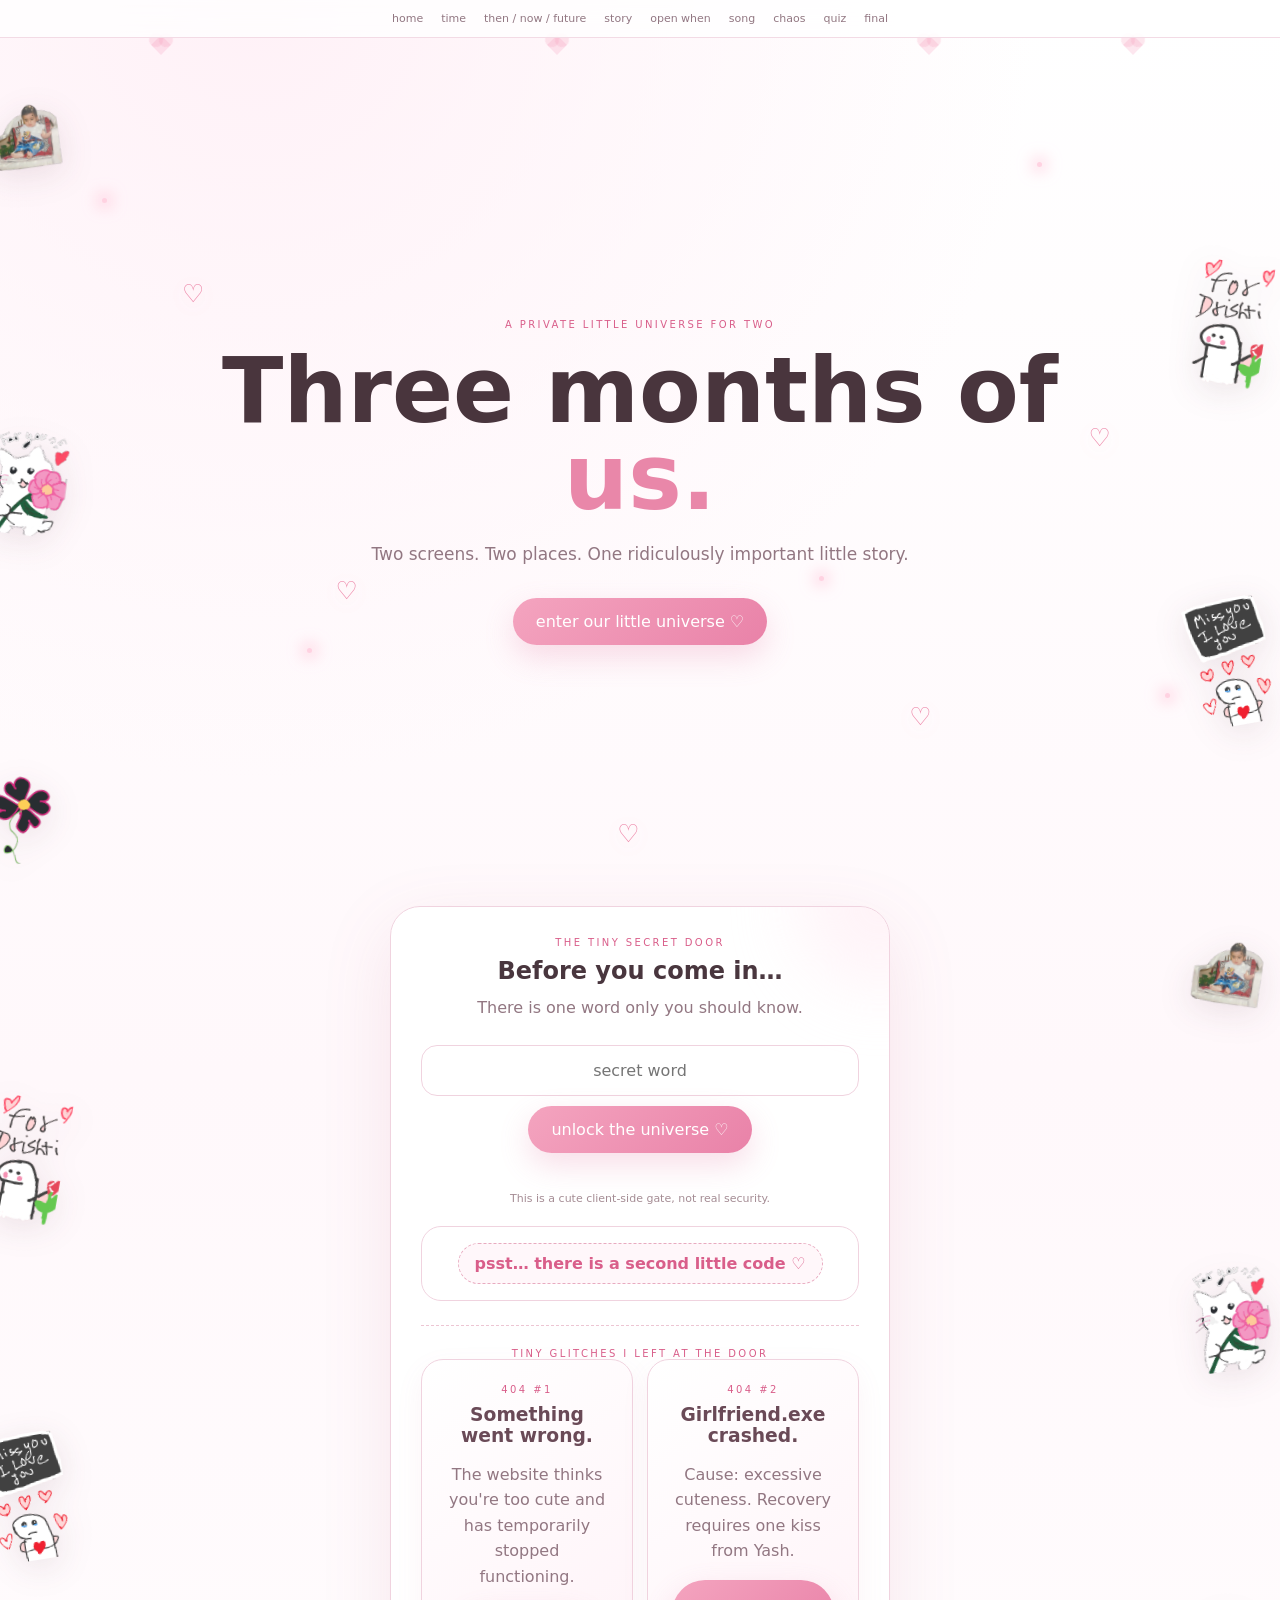
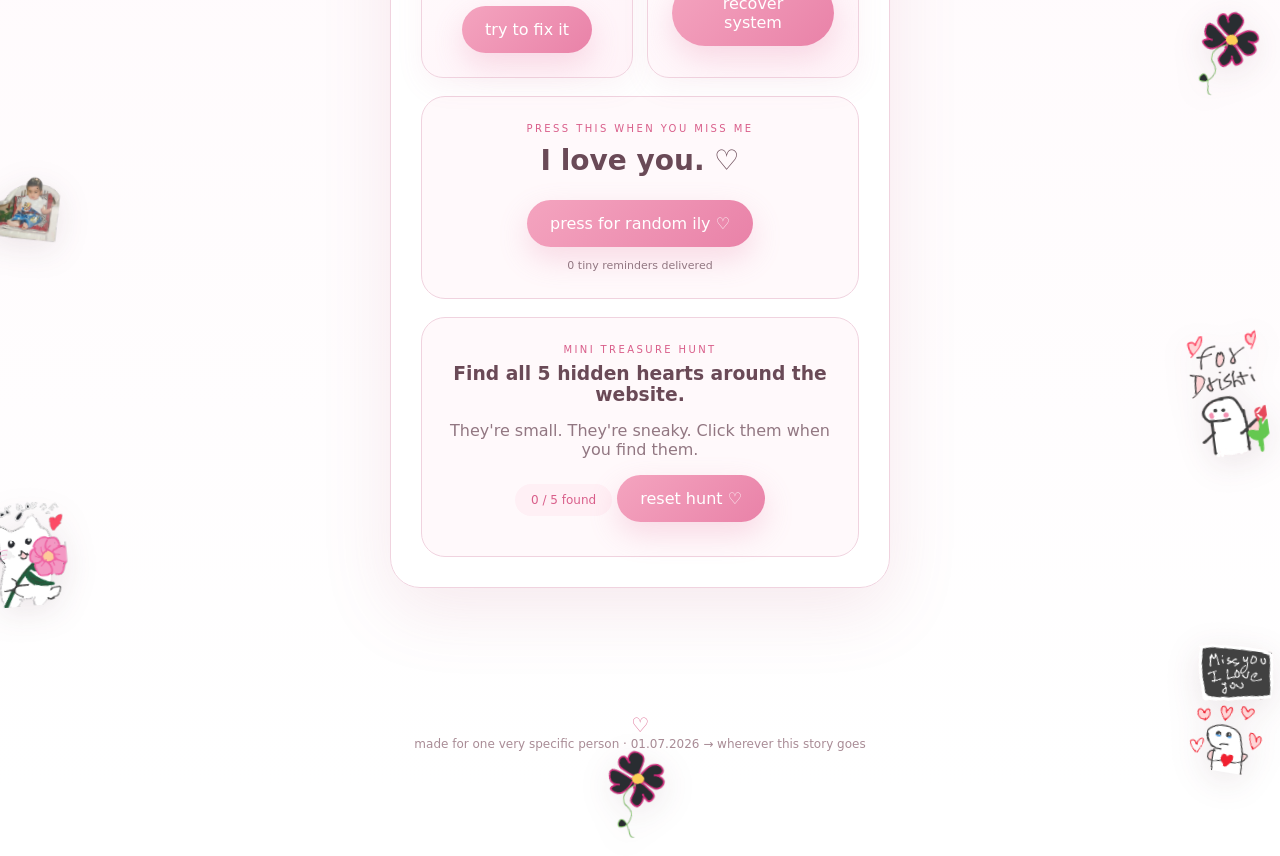
==== commit f4e27788: "Add files via upload" ====
--- a/index.html
+++ b/index.html
@@ -11,61 +11,460 @@
 main{position:relative;z-index:2;max-width:1050px;margin:auto;padding:20px 18px 90px}.hero{min-height:calc(100vh - 52px);display:grid;place-items:center;text-align:center;position:relative}.eyebrow{letter-spacing:.24em;text-transform:uppercase;font-size:10px;color:var(--deep)}.hero h1{font-size:clamp(44px,8vw,90px);line-height:.96;margin:18px auto;color:#49353d;max-width:900px;animation:rise 1.2s ease both}.hero h1 span{color:#e987a9}.hero p{max-width:670px;margin:0 auto 28px;color:var(--muted);font-size:17px;line-height:1.8}.cta{border:0;border-radius:999px;padding:14px 23px;background:linear-gradient(135deg,#f4a4bf,#e982a8);color:#fff;cursor:pointer;box-shadow:0 12px 30px rgba(224,119,157,.24);transition:.3s}.cta:hover{transform:translateY(-3px) scale(1.02);box-shadow:0 18px 38px rgba(224,119,157,.3)}
 .card{background:rgba(255,255,255,.9);border:1px solid var(--line);border-radius:30px;box-shadow:var(--shadow);padding:30px;margin:25px 0;position:relative;overflow:hidden}.card:before{content:"";position:absolute;width:160px;height:160px;border-radius:50%;background:#ffe5ef;filter:blur(35px);opacity:.45;right:-70px;top:-80px;pointer-events:none}.section-title{text-align:center;margin:6px 0 9px;font-size:31px}.section-sub{text-align:center;color:var(--muted);margin:0 auto 24px;max-width:720px;line-height:1.7}.lock{max-width:500px;margin:0 auto;text-align:center}.lock h2{margin:9px 0}.lock input{width:100%;padding:15px 17px;border:1px solid var(--line);border-radius:16px;outline:none;text-align:center;background:#fff}.lock input:focus{border-color:#e994b1;box-shadow:0 0 0 5px #fff0f5}.error{color:#c65d80;font-size:13px;min-height:20px;margin:9px}.small,.note{font-size:11px;color:#a58c94;line-height:1.5}
 .counter{display:grid;grid-template-columns:repeat(4,1fr);gap:12px;max-width:720px;margin:22px auto}.time{padding:20px 8px;border-radius:20px;background:linear-gradient(145deg,#fff8fb,#fff);border:1px solid var(--line);box-shadow:0 8px 25px rgba(200,110,145,.07);text-align:center}.time strong{display:block;font-size:31px;color:#d8648e}.time span{font-size:10px;color:var(--muted);text-transform:uppercase;letter-spacing:.13em}.since{text-align:center;color:var(--muted);font-size:12px}
-.grid2,.grid3{display:grid;gap:14px}.grid2{grid-template-columns:repeat(2,1fr)}.grid3{grid-template-columns:repeat(3,1fr)}.tile{padding:22px;border:1px solid var(--line);border-radius:22px;background:#fff;transition:.35s}.tile:hover{transform:translateY(-5px);box-shadow:0 15px 35px rgba(195,100,135,.1)}.tile b{color:var(--deep);font-size:12px;letter-spacing:.08em}.tile p,.tile li{color:var(--muted);line-height:1.65}.bigquote{font-size:25px;line-height:1.5;text-align:center;color:#6a4a57;padding:20px}.letter{font-size:18px;line-height:1.95;white-space:pre-line}.signature{text-align:right;color:var(--deep);margin-top:20px;font-weight:700}.gallery{display:grid;grid-template-columns:repeat(3,1fr);gap:14px}.photo{aspect-ratio:1/1;border-radius:22px;border:1px dashed #e4afc3;background:linear-gradient(135deg,#fff,#fff0f5);display:grid;place-items:center;color:#c795a5;text-align:center;padding:10px;overflow:hidden}.photo img{width:100%;height:100%;object-fit:cover;border-radius:17px}.memory{text-align:center}.memory .photo{margin-bottom:10px}
+.grid2,.grid3{display:grid;gap:14px}.grid2{grid-template-columns:repeat(2,1fr)}.grid3{grid-template-columns:repeat(3,1fr)}.tile{padding:22px;border:1px solid var(--line);border-radius:22px;background:#fff;transition:.35s}.tile:hover{transform:translateY(-5px);box-shadow:0 15px 35px rgba(195,100,135,.1)}.tile b{color:var(--deep);font-size:12px;letter-spacing:.08em}.tile p,.tile li{color:var(--muted);line-height:1.65}.bigquote{font-size:25px;line-height:1.5;text-align:center;color:#6a4a57;padding:20px}.letter{font-size:18px;line-height:1.95;white-space:normal}.signature{text-align:right;color:var(--deep);margin-top:20px;font-weight:700}.gallery{display:grid;grid-template-columns:repeat(3,1fr);gap:14px}.photo{aspect-ratio:1/1;border-radius:22px;border:1px dashed #e4afc3;background:linear-gradient(135deg,#fff,#fff0f5);display:grid;place-items:center;color:#c795a5;text-align:center;padding:10px;overflow:hidden}.photo img{width:100%;height:100%;object-fit:cover;border-radius:17px}.memory{text-align:center}.memory .photo{margin-bottom:10px}
 .question{text-align:center}.answers{display:flex;justify-content:center;gap:10px;flex-wrap:wrap}.answers button,.chip{border:1px solid var(--line);background:#fff;border-radius:999px;padding:11px 20px;color:var(--ink);cursor:pointer;transition:.2s}.answers button:hover,.chip:hover{background:#fff0f5;transform:translateY(-2px)}.response{min-height:34px;margin-top:16px;color:#d26e92;font-weight:700}.quiz .option{display:block;width:100%;margin:9px 0;text-align:left;border:1px solid var(--line);background:#fff;border-radius:15px;padding:13px;cursor:pointer}.quiz .option:hover{background:#fff1f6}.progress{height:7px;border-radius:20px;background:#ffe6ef;overflow:hidden;margin:15px 0}.progress i{display:block;height:100%;width:0;background:#ed91b0;transition:.4s}.music{display:flex;align-items:center;gap:12px;justify-content:center;flex-wrap:wrap}.musicbox{border:1px solid var(--line);background:#fff7fa;border-radius:20px;padding:14px 18px;display:flex;align-items:center;gap:12px}.disc{width:42px;height:42px;border-radius:50%;background:radial-gradient(circle,#fff 0 8%,#f2a0bd 9% 28%,#fff0f5 29% 100%);box-shadow:0 0 18px #f6c5d7;animation:spin 4s linear infinite paused}.disc.playing{animation-play-state:running}.secret{background:linear-gradient(135deg,#fff,#fff0f5);text-align:center}.reveal{display:inline-block;margin-top:12px;color:var(--deep);cursor:pointer}.editbar{position:fixed;right:15px;bottom:15px;z-index:70}.editbtn{border:1px solid var(--line);background:#fff;border-radius:999px;padding:11px 15px;box-shadow:var(--shadow);cursor:pointer;color:var(--ink)}.editpanel{position:fixed;right:15px;bottom:65px;width:min(410px,calc(100vw - 30px));max-height:80vh;overflow:auto;z-index:70;background:#fff;border:1px solid var(--line);border-radius:24px;padding:18px;box-shadow:0 25px 70px rgba(80,45,57,.18)}.editpanel h3{margin:4px 0 12px}.field{margin:12px 0}.field label{display:block;font-size:12px;color:var(--muted);margin-bottom:5px}.field input,.field textarea{width:100%;border:1px solid var(--line);border-radius:12px;padding:10px;background:#fff;resize:vertical}.field textarea{min-height:70px}.save{width:100%;border:0;background:#efa0bb;color:#fff;border-radius:12px;padding:11px;cursor:pointer}.sparkle{position:fixed;width:5px;height:5px;border-radius:50%;background:#ffd2e1;box-shadow:0 0 15px 4px rgba(255,173,201,.65);animation:twinkle 2.8s infinite ease-in-out;pointer-events:none;z-index:1}@keyframes twinkle{0%,100%{opacity:.1;transform:scale(.6)}50%{opacity:1;transform:scale(1.8)}}.heart{position:fixed;width:14px;height:14px;transform:rotate(-45deg);background:rgba(246,153,186,.24);pointer-events:none;z-index:1;animation:float 10s linear infinite}.heart:before,.heart:after{content:"";position:absolute;width:14px;height:14px;border-radius:50%;background:inherit}.heart:before{top:-7px;left:0}.heart:after{left:7px;top:0}@keyframes float{from{transform:translateY(110vh) rotate(-45deg) scale(.7);opacity:0}12%{opacity:.7}90%{opacity:.2}to{transform:translateY(-15vh) rotate(-45deg) scale(1.1);opacity:0}}@keyframes rise{from{opacity:0;transform:translateY(25px)}to{opacity:1;transform:none}}@keyframes spin{to{transform:rotate(360deg)}}@keyframes pulse{50%{transform:scale(1.04);box-shadow:0 0 35px rgba(239,145,177,.28)}}.pulse{animation:pulse 2s ease-in-out infinite}
 footer{text-align:center;color:#a98c96;font-size:12px;padding:35px 20px}.footerheart{color:#df779b;font-size:20px}.audio-note{font-size:11px;color:#a88e97;text-align:center;margin-top:10px}
 .feature-grid{display:grid;grid-template-columns:repeat(3,1fr);gap:14px}.feature-card{border:1px solid var(--line);border-radius:22px;background:#fff;padding:20px;transition:.3s;position:relative;overflow:hidden}.feature-card:hover{transform:translateY(-4px);box-shadow:0 14px 35px rgba(195,100,135,.1)}.feature-card h3{margin:8px 0}.feature-card p{color:var(--muted);line-height:1.55}.feature-icon{font-size:24px;color:var(--deep)}.counter-big{font-size:38px;color:var(--deep);text-align:center;font-weight:700}.open-grid{display:grid;grid-template-columns:repeat(3,1fr);gap:12px}.open-card{min-height:110px;border:1px solid var(--line);border-radius:18px;background:linear-gradient(145deg,#fff,#fff2f7);padding:17px;text-align:center;cursor:pointer;transition:.3s}.open-card:hover{transform:translateY(-4px) rotate(-1deg);box-shadow:0 15px 30px rgba(195,100,135,.1)}.open-card .msg{display:none;margin-top:9px;color:var(--deep);font-size:13px;line-height:1.45}.open-card.open .msg{display:block}.open-card.open .prompt{display:none}.reason-box{max-width:620px;margin:20px auto;text-align:center;padding:28px;border:1px solid #e7aac0;border-radius:24px;background:#fff9fb;font-size:19px;line-height:1.6}.reason-number{text-align:center;color:var(--muted);font-size:11px}.chat{max-width:700px;margin:auto;display:grid;gap:10px}.bubble{max-width:75%;padding:13px 16px;border-radius:18px;background:#fff2f7;border:1px solid var(--line);line-height:1.5}.bubble.me{justify-self:end;background:#fff}.bubble small{display:block;color:#b08d9a;font-size:10px;margin-top:5px}.playlist{display:grid;grid-template-columns:1fr 1fr;gap:9px}.track{border:1px solid var(--line);border-radius:15px;padding:11px;background:#fff;display:flex;justify-content:space-between;align-items:center;cursor:pointer}.track.active{background:#fff0f5;border-color:#e89ab7}.track span{color:var(--deep);font-size:13px}.checklist{display:grid;gap:10px;max-width:600px;margin:auto}.check{padding:13px 15px;border:1px solid var(--line);border-radius:15px;background:#fff;cursor:pointer}.check.done{background:#fff0f5;color:var(--deep);text-decoration:line-through}.gift-grid{display:grid;grid-template-columns:repeat(3,1fr);gap:15px}.gift{min-height:140px;border:0;background:transparent;cursor:pointer;position:relative}.gift-box{height:90px;width:105px;margin:0 auto 8px;border:3px solid #ed8fb0;border-radius:10px;position:relative;background:linear-gradient(145deg,#fff,#fff0f5);box-shadow:0 8px 25px rgba(224,119,157,.15);transition:.3s}.gift-box:before{content:"";position:absolute;left:46%;top:0;width:9px;height:100%;background:#f3a0bd}.gift-box:after{content:"♡";position:absolute;left:36px;top:-35px;font-size:40px;color:#ed8fb0}.gift:hover .gift-box{transform:translateY(-7px) rotate(-2deg)}.gift-label{color:var(--muted);font-size:12px}.voice-list{display:grid;gap:10px;max-width:700px;margin:auto}.voice{display:flex;align-items:center;gap:12px;border:1px solid var(--line);border-radius:17px;padding:13px;background:#fff}.voice button{border:0;background:#fff0f5;color:var(--deep);border-radius:50%;width:38px;height:38px;cursor:pointer}.secret-page{max-width:650px;margin:auto;text-align:center}.pin{display:flex;justify-content:center;gap:8px}.pin input{width:48px;height:50px;text-align:center;border:1px solid var(--line);border-radius:12px;font-size:20px}.future-card{display:grid;grid-template-columns:1fr 1fr;gap:18px;align-items:center}.future-note{padding:22px;border:1px solid var(--line);border-radius:22px;background:#fff}.carousel{position:relative;display:flex;align-items:center;gap:10px}.carousel .slide{flex:1;min-height:220px;border-radius:22px;border:1px solid var(--line);background:#fff7fa;display:grid;place-items:center;text-align:center;padding:20px}.arrow{border:1px solid var(--line);background:#fff;border-radius:50%;width:38px;height:38px;cursor:pointer;color:var(--deep)}
+
+.sticker-wall{position:absolute;inset:0;z-index:1;pointer-events:none;overflow:visible}.sticker{position:absolute;object-fit:contain;filter:drop-shadow(0 8px 16px rgba(70,35,50,.12));opacity:.88;will-change:transform}.sticker.s1{width:86px}.sticker.s2{width:72px}.sticker.s3{width:90px}.sticker.s4{width:80px}.sticker.s5{width:68px}@media(max-width:700px){.sticker.s1{width:58px}.sticker.s2{width:50px}.sticker.s3{width:62px}.sticker.s4{width:54px}.sticker.s5{width:48px}}
 @media(max-width:700px){.grid2,.grid3{grid-template-columns:1fr}.gallery{grid-template-columns:1fr 1fr}.counter{grid-template-columns:repeat(2,1fr)}nav{justify-content:flex-start}.hero{min-height:80vh}.card{padding:21px;border-radius:23px}}
 @media(max-width:700px){.feature-grid,.open-grid,.gift-grid,.playlist,.future-card{grid-template-columns:1fr 1fr}.feature-grid .feature-card:last-child{grid-column:1/-1}.future-card{grid-template-columns:1fr}.bubble{max-width:88%}}
-
-.jump-overlay{position:fixed;inset:0;z-index:9999;display:none;place-items:center;background:rgba(255,246,250,.96);padding:24px}.jump-card{position:relative;width:min(78vw,420px);max-height:78vh;padding:10px;border-radius:24px;background:#fff;box-shadow:0 24px 80px rgba(200,90,130,.24);animation:jumpscarePop .55s cubic-bezier(.2,.9,.25,1.25)}.jump-card img{display:block;width:100%;max-height:72vh;object-fit:contain;border-radius:18px}.jump-close{position:absolute;right:-10px;top:-10px;width:34px;height:34px;border:1px solid #efbfd0;border-radius:50%;background:#fff;color:#8b5268;font-size:20px;line-height:1;z-index:2}.jump-overlay{animation:jumpFlash .25s ease}.jump-card img{animation:jumpscareWiggle .7s ease .08s both}@keyframes jumpscarePop{0%{opacity:0;transform:scale(.45) rotate(-5deg)}65%{opacity:1;transform:scale(1.08) rotate(2deg)}100%{transform:scale(1) rotate(0)}}@keyframes jumpscareWiggle{0%,100%{transform:translateX(0) rotate(0)}25%{transform:translateX(-7px) rotate(-1deg)}50%{transform:translateX(7px) rotate(1deg)}75%{transform:translateX(-4px) rotate(-.5deg)}}@keyframes jumpFlash{from{background:rgba(255,255,255,1)}to{background:rgba(255,246,250,.96)}}
+.jump-overlay{position:fixed;inset:0;z-index:10000;display:none;place-items:center;background:rgba(0,0,0,.78);padding:20px;animation:jumpFade .18s ease}.jump-overlay[style*="grid"]{display:grid!important}.jump-card{position:relative;width:min(78vw,520px);height:min(78vh,620px);display:grid;place-items:center;border-radius:24px;overflow:hidden;animation:jumpscare .28s cubic-bezier(.2,1.6,.3,1) both;box-shadow:0 20px 80px rgba(0,0,0,.55)}.jump-image{display:block;width:100%;height:100%;object-fit:contain;border-radius:24px}.jump-close{position:absolute;right:10px;top:10px;z-index:2;border:0;border-radius:50%;width:36px;height:36px;background:rgba(255,255,255,.9);color:#6a4a57;font-size:22px;cursor:pointer}@keyframes jumpFade{from{opacity:0}to{opacity:1}}@keyframes jumpscare{0%{transform:scale(.45);opacity:0}55%{transform:scale(1.08);opacity:1}100%{transform:scale(1)}}
+
+.surprise-tile{padding:24px;border:1px solid var(--line);border-radius:22px;background:linear-gradient(145deg,#fff,#fff3f8);text-align:center;box-shadow:0 10px 28px rgba(195,100,135,.07)}
+.surprise-tile h3{margin:9px 0;color:#6a4a57}.surprise-tile p{color:var(--muted);line-height:1.6;min-height:58px}
+.ily-card,.hunt-card{margin:18px auto 0;max-width:760px;text-align:center;padding:26px;border:1px solid var(--line);border-radius:24px;background:#fff9fb}
+.ily-card h3{font-size:28px;color:#6a4a57;min-height:42px;margin:10px 0 14px;transition:.25s}.ily-count{font-size:11px;color:var(--muted);margin-top:12px}
+.hunt-card h3{margin:8px 0;color:#6a4a57}.hunt-card p{color:var(--muted)}.hunt-progress{display:inline-block;margin:8px auto 14px;padding:9px 16px;border-radius:999px;background:#fff0f5;color:var(--deep);font-size:12px}
+.fake404-overlay{position:fixed;inset:0;z-index:12000;display:none;place-items:center;background:rgba(55,25,40,.76);padding:20px}.fake404-overlay.open{display:grid}
+.fake404-card{position:relative;width:min(92vw,560px);padding:38px 28px;border-radius:28px;background:#fff;border:1px solid var(--line);text-align:center;box-shadow:0 30px 90px rgba(0,0,0,.35);animation:jumpscare .28s cubic-bezier(.2,1.6,.3,1) both}
+.fake404-code{font-size:82px;font-weight:800;line-height:1;color:#e487a8;letter-spacing:-.06em}.fake404-card h2{margin:10px 0;color:#5e414c}.fake404-card p{color:var(--muted);line-height:1.6}
+.hunt-heart{position:fixed;z-index:60;width:28px;height:28px;display:grid;place-items:center;color:#ed86a8;font-size:25px;cursor:pointer;filter:drop-shadow(0 5px 10px rgba(220,100,140,.22));transition:.2s;animation:softHeart 2.2s ease-in-out infinite}
+.hunt-heart:hover{transform:scale(1.25) rotate(-8deg)}.hunt-heart.found{color:#b9a0aa;opacity:.2;pointer-events:none;transform:scale(.7)}
+.h1{left:14%;top:31%}.h2{right:13%;top:47%;animation-delay:.3s}.h3{left:26%;top:64%;animation-delay:.7s}.h4{right:27%;top:78%;animation-delay:1.1s}.h5{left:48%;top:91%;animation-delay:1.5s}
+@keyframes softHeart{50%{transform:translateY(-4px) scale(1.08)}}
+.timeline-photo{min-height:300px!important;background:#fff0f5}.timeline-photo img{width:100%;height:100%;object-fit:cover;border-radius:18px;display:block}.future-placeholder{text-align:center;min-height:180px;display:grid;place-content:center}
+@media(max-width:700px){.h1{left:7%;top:28%}.h2{right:6%;top:43%}.h3{left:12%;top:61%}.h4{right:12%;top:76%}.h5{left:46%;top:91%}.fake404-code{font-size:64px}}
+
+/* Entry-gate surprises + mobile-safe bouquet overlay */
+.gate-secret-box{margin:18px auto 0;max-width:700px;padding:16px;border:1px solid var(--line);border-radius:20px;background:rgba(255,255,255,.72)}
+.gate-secret-toggle{border:1px dashed #e8abc0;background:#fff7fa;color:var(--deep);border-radius:999px;padding:10px 16px;cursor:pointer;font-weight:700}
+.gate-code-wrap{margin-top:12px}
+.gate-code-row{display:flex;justify-content:center;gap:9px;align-items:center;flex-wrap:wrap}
+.gate-code-row input{width:min(190px,100%);height:46px;border:1px solid var(--line);border-radius:12px;text-align:center;font-size:20px;letter-spacing:.35em;padding:0 10px;background:#fff}
+.gate-code-btn{padding:11px 18px!important}
+.gate-glitches{margin-top:24px;padding-top:22px;border-top:1px dashed #edc5d3}
+.bouquet-overlay{position:fixed!important;inset:0!important;z-index:99999!important;background:rgba(255,246,250,.97);display:none;overflow:hidden;overscroll-behavior:contain}
+.bouquet-overlay.open{display:block!important}
+.close-bouquets{position:fixed!important;right:max(18px,env(safe-area-inset-right));top:max(18px,env(safe-area-inset-top));z-index:100004!important;border:1px solid #efbfd0;background:#fff;color:#8b5268;border-radius:999px;padding:10px 15px;cursor:pointer;box-shadow:0 8px 25px rgba(120,60,85,.12);font-size:14px}
+.bouquet-rain{position:absolute;inset:0;z-index:100000;pointer-events:none;overflow:hidden}
+.bouquet-message{pointer-events:none}
+@media(max-width:700px){.gate-code-row{flex-direction:column}.gate-code-row input,.gate-code-btn{width:min(230px,100%)!important}.close-bouquets{right:14px;top:14px}}
 </style>
 </head>
 <body>
 <div class="app" id="app">
-<nav><a href="#home">home</a><a href="#counter">time</a><a href="#story">story</a><a href="#memories">memories</a><a href="#openwhen">open when</a><a href="#music">music</a><a href="#chaos">chaos</a><a href="#quiz">quiz</a><a href="#secret">secret</a><a href="#question">final</a></nav>
+<nav><a href="#home">home</a><a href="#counter">time</a><a href="#then-now">then / now / future</a><a href="#story">story</a><a href="#openwhen">open when</a><a href="#music">song</a><a href="#chaos">chaos</a><a href="#quiz">quiz</a><a href="#question">final</a></nav>
+<div class="sticker-wall" id="stickerWall" aria-hidden="true"></div>
+<div class="hunt-heart h1" data-hunt="1" onclick="findHuntHeart(this)">♡</div>
+<div class="hunt-heart h2" data-hunt="2" onclick="findHuntHeart(this)">♡</div>
+<div class="hunt-heart h3" data-hunt="3" onclick="findHuntHeart(this)">♡</div>
+<div class="hunt-heart h4" data-hunt="4" onclick="findHuntHeart(this)">♡</div>
+<div class="hunt-heart h5" data-hunt="5" onclick="findHuntHeart(this)">♡</div>
+
 <div class="sparkle" style="left:8%;top:22%;animation-delay:.4s"></div><div class="sparkle" style="left:81%;top:18%;animation-delay:1.2s"></div><div class="sparkle" style="left:64%;top:64%;animation-delay:2s"></div><div class="sparkle" style="left:24%;top:72%;animation-delay:.8s"></div><div class="sparkle" style="left:91%;top:77%;animation-delay:1.7s"></div>
 <div class="heart" style="left:12%;animation-delay:1s;animation-duration:11s"></div><div class="heart" style="left:72%;animation-delay:4s;animation-duration:13s"></div><div class="heart" style="left:43%;animation-delay:7s;animation-duration:10s"></div><div class="heart" style="left:88%;animation-delay:2s;animation-duration:15s"></div>
 <main>
 <section class="hero" id="home"><div><div class="eyebrow">a private little universe for two</div><h1 id="heroTitle">Three months of <span>us.</span></h1><p id="heroIntro">Two screens. Two places. One ridiculously important little story.</p><button class="cta" onclick="document.querySelector('#gate').scrollIntoView({behavior:'smooth'})">enter our little universe ♡</button></div></section>
-<section class="card lock" id="gate"><div class="eyebrow">the tiny secret door</div><h2 id="gateTitle">Before you come in…</h2><p id="gateText" class="section-sub">There is one word only you should know.</p><input id="password" type="password" placeholder="secret word" onkeydown="if(event.key==='Enter')unlock()"><button class="cta" style="margin-top:10px" onclick="unlock()">unlock the universe ♡</button><div id="error" class="error"></div><div class="small">This is a cute client-side gate, not real security.</div></section>
+<section class="card lock" id="gate">
+<div class="eyebrow">the tiny secret door</div>
+<h2 id="gateTitle">Before you come in…</h2>
+<p id="gateText" class="section-sub">There is one word only you should know.</p>
+<input id="password" type="password" placeholder="secret word" autocomplete="off" onkeydown="if(event.key==='Enter')unlock()">
+<button class="cta" style="margin-top:10px" onclick="unlock()">unlock the universe ♡</button>
+<div id="error" class="error"></div>
+<div class="small">This is a cute client-side gate, not real security.</div>
+
+<div class="gate-secret-box">
+  <button type="button" class="gate-secret-toggle" onclick="toggleGateCode()">psst… there is a second little code ♡</button>
+  <div id="gateCodeWrap" class="hidden gate-code-wrap">
+    <p class="small" style="margin:0 0 9px">If you know the secret, enter the five digits here.</p>
+    <div class="gate-code-row">
+      <input id="gateSecretCode" type="text" inputmode="numeric" pattern="[0-9]*" maxlength="5" placeholder="•••••" autocomplete="off" onkeydown="if(event.key==='Enter')unlockSecretFromGate()">
+      <button type="button" class="cta gate-code-btn" onclick="unlockSecretFromGate()">unlock ♡</button>
+    </div>
+    <div id="gateSecretError" class="error"></div>
+  </div>
+</div>
+
+<div class="gate-glitches">
+  <div class="eyebrow">tiny glitches I left at the door</div>
+  <div class="grid2">
+    <div class="surprise-tile">
+      <div class="eyebrow">404 #1</div>
+      <h3>Something went wrong.</h3>
+      <p>The website thinks you're too cute and has temporarily stopped functioning.</p>
+      <button class="cta" type="button" onclick="fake404(1)">try to fix it</button>
+    </div>
+    <div class="surprise-tile">
+      <div class="eyebrow">404 #2</div>
+      <h3>Girlfriend.exe crashed.</h3>
+      <p>Cause: excessive cuteness. Recovery requires one kiss from Yash.</p>
+      <button class="cta" type="button" onclick="fake404(2)">recover system</button>
+    </div>
+  </div>
+  <div class="ily-card">
+    <div class="eyebrow">press this when you miss me</div>
+    <h3 id="ilyText">I love you. ♡</h3>
+    <button class="cta" type="button" onclick="randomILY()">press for random ily ♡</button>
+    <div class="ily-count" id="ilyCount">0 tiny reminders delivered</div>
+  </div>
+  <div class="hunt-card">
+    <div class="eyebrow">mini treasure hunt</div>
+    <h3>Find all 5 hidden hearts around the website.</h3>
+    <p>They're small. They're sneaky. Click them when you find them.</p>
+    <div class="hunt-progress"><span id="huntProgress">0 / 5 found</span></div>
+    <button class="cta" type="button" onclick="resetHunt()">reset hunt ♡</button>
+  </div>
+</div>
+</section>
 <div id="content" class="hidden">
-<section class="card pulse" id="counter"><div class="eyebrow" style="text-align:center">since the day we became us</div><h2 class="section-title">Our time together</h2><p class="section-sub">This one never counts down. It keeps counting <b>up</b> from July 1, 2026.</p><div class="counter"><div class="time"><strong id="days">0</strong><span>days</span></div><div class="time"><strong id="hours">0</strong><span>hours</span></div><div class="time"><strong id="mins">0</strong><span>minutes</span></div><div class="time"><strong id="secs">0</strong><span>seconds</span></div></div><div class="since">01 July 2026 · and counting ♡</div></section>
+<section class="card pulse" id="counter">
+<div class="eyebrow" style="text-align:center">the next little milestone</div>
+<h2 class="section-title">Our time together ♡</h2>
+<p class="section-sub">Counting up forever from 1 July 2026. Every second we add is ours. ♡</p>
+<div class="counter">
+<div class="time"><strong id="days">0</strong><span>days</span></div>
+<div class="time"><strong id="hours">0</strong><span>hours</span></div>
+<div class="time"><strong id="mins">0</strong><span>minutes</span></div>
+<div class="time"><strong id="secs">0</strong><span>seconds</span></div>
+</div>
+<div class="since" id="countdownLabel">next anniversary · counting down ♡</div>
+</section>
 <section class="card" id="story"><div class="eyebrow" style="text-align:center">chapter one → forever-ish</div><h2 class="section-title">Our story</h2><p class="section-sub">Every box is yours to rewrite.</p><div class="grid2"><div class="tile"><b>01 JUL 2026</b><h3>The beginning</h3><p id="m1">relationship me aagaye</p></div><div class="tile"><b>MONTH ONE</b><h3>The first little era</h3><p id="m2">yash- yr pyaar krlo pls</p></div><div class="tile"><b>MONTH TWO</b><h3>The “this is real” era</h3><p id="m3">drishti- i love you yr</p></div><div class="tile"><b>MONTH THREE</b><h3>Here we are</h3><p id="m4">drishti - yr time dedo pls</p></div></div></section>
-<section class="card" id="letter"><div class="eyebrow" style="text-align:center">from my side of the screen</div><h2 class="section-title" id="letterTitle">A letter I needed you to read</h2><div class="letter" id="letterBody">[Write the actual letter here. Make it sound like you — not like a greeting card.]
-
-[Talk about the distance, the late-night conversations, the stupid jokes, the hard days, and why you stayed.]
-
-[End it however you want.]</div><div class="signature" id="signature">— yours, always ♡</div></section>
-<section class="card bouquet-card" id="bouquets"><style>.bouquet-card{text-align:center;overflow:hidden;background:linear-gradient(180deg,#fff,#fff4f8)}.bouquet-door{max-width:620px;margin:20px auto 0;padding:30px 22px;border:1px solid #f0ccd9;border-radius:28px;background:radial-gradient(circle at 50% 35%,#ffe7f1,#fff 68%);box-shadow:0 18px 50px rgba(215,123,155,.1)}.bouquet-door button{border:0;border-radius:999px;padding:13px 22px;background:#ed91b0;color:#fff;font-weight:700;cursor:pointer}.bouquet-overlay{position:fixed;inset:0;z-index:9999;background:rgba(255,246,250,.96);display:none;overflow:hidden}.bouquet-overlay.open{display:block}.close-bouquets{position:absolute;right:18px;top:18px;z-index:10002;border:1px solid #efbfd0;background:#fff;color:#8b5268;border-radius:999px;padding:9px 14px;cursor:pointer}.bouquet-rain{position:absolute;inset:0;z-index:10000;pointer-events:none}.bouquet-fall{position:absolute;left:var(--left);top:0;width:var(--size);height:var(--size);opacity:0;animation:bouquetStorm 8s linear infinite;animation-delay:var(--delay);filter:drop-shadow(0 10px 24px rgba(210,105,145,.16))}.bouquet-fall img{width:100%;height:100%;object-fit:contain;display:block}.bouquet-message{position:absolute;left:50%;top:50%;transform:translate(-50%,-50%);width:min(78%,520px);padding:22px;border:1px solid #efc9d8;border-radius:26px;background:rgba(255,255,255,.94);backdrop-filter:blur(7px);text-align:center;box-shadow:0 20px 70px rgba(210,105,145,.18);z-index:10001}.bouquet-message h3{margin:0 0 8px;color:#6a4a57;font-size:25px}.bouquet-message p{margin:0;color:#9a7180;line-height:1.65}@keyframes bouquetStorm{0%{opacity:0;transform:translate3d(-15vw,115vh,0) rotate(-25deg) scale(.48)}10%{opacity:.96}48%{opacity:1;transform:translate3d(7vw,22vh,0) rotate(8deg) scale(1.08)}78%{opacity:.94;transform:translate3d(-8vw,-35vh,0) rotate(-9deg) scale(.9)}100%{opacity:0;transform:translate3d(10vw,-95vh,0) rotate(18deg) scale(.68)}}@media(max-width:700px){.bouquet-fall{width:min(var(--size),44vw);height:min(var(--size),44vw)}.bouquet-message{width:78%;padding:18px}.bouquet-message h3{font-size:21px}}</style><div class="eyebrow">something I made with my own hands</div><h2 class="section-title">I made you flowers.</h2><p class="section-sub">Not real ones. But every single one was made thinking about you.</p><div class="bouquet-door"><h3>there's a little surprise here</h3><p class="section-sub">Open it and let me throw every bouquet at you at once.</p><button type="button" onclick="openBouquets()">open my bouquets ♡</button></div><div class="bouquet-overlay" id="bouquetOverlay"><button class="close-bouquets" type="button" onclick="closeBouquets()">close ×</button><div class="bouquet-rain"><div class="bouquet-fall" style="--left:2%;--size:260px;--delay:0s"><img src="bouquets/clean1.png" alt=""></div><div class="bouquet-fall" style="--left:18%;--size:230px;--delay:1s"><img src="bouquets/clean2.png" alt=""></div><div class="bouquet-fall" style="--left:34%;--size:250px;--delay:2s"><img src="bouquets/clean3.png" alt=""></div><div class="bouquet-fall" style="--left:52%;--size:230px;--delay:.4s"><img src="bouquets/clean4.png" alt=""></div><div class="bouquet-fall" style="--left:70%;--size:270px;--delay:1.5s"><img src="bouquets/clean5.png" alt=""></div><div class="bouquet-fall" style="--left:86%;--size:230px;--delay:2.7s"><img src="bouquets/clean1.png" alt=""></div><div class="bouquet-fall" style="--left:10%;--size:190px;--delay:3.1s"><img src="bouquets/clean3.png" alt=""></div><div class="bouquet-fall" style="--left:28%;--size:210px;--delay:4s"><img src="bouquets/clean5.png" alt=""></div></div><div class="bouquet-message"><h3>these are all yours. ♡</h3><p>I couldn't hand you real flowers through a screen… so I made you a whole storm of them instead.</p></div></div><script>function openBouquets(){document.getElementById('bouquetOverlay').classList.add('open');celebrate(24)}function closeBouquets(){document.getElementById('bouquetOverlay').classList.remove('open')}</script></section>
-<section class="card" id="memories"><div class="eyebrow" style="text-align:center">our little museum</div><h2 class="section-title">Photos & memories</h2><p class="section-sub">Replace each placeholder with your own image path and caption.</p><div class="gallery"><div class="memory"><div class="photo">PHOTO 01<br>replace with her favorite picture</div><b>our favorite moment</b></div><div class="memory"><div class="photo">PHOTO 02<br>replace me</div><b>the one that makes me smile</b></div><div class="memory"><div class="photo">PHOTO 03<br>replace me</div><b>another little memory</b></div><div class="memory"><div class="photo">PHOTO 04<br>replace me</div><b>your caption here</b></div><div class="memory"><div class="photo">PHOTO 05<br>replace me</div><b>our chaos</b></div><div class="memory"><div class="photo">PHOTO 06<br>replace me</div><b>one for the future</b></div></div></section>
-<section class="card" id="reasons"><div class="eyebrow" style="text-align:center">10 things I could never fit in one text</div><h2 class="section-title">10 Reasons I Love You</h2><p class="section-sub">One at a time. Read them all. ♡</p><div class="reason-box" id="reasonBox">You put in efforts I can't even imagine matching. You do so many little things for me, and I notice all of it. ♡</div><div class="reason-number" id="reasonNumber">Reason 1 / 10</div><div style="text-align:center;margin-top:13px"><button class="cta" onclick="nextReason()">give me another reason ♡</button></div></section>
-<section class="card" id="music"><div class="eyebrow" style="text-align:center">our soundtrack</div><h2 class="section-title">Our song + playlist</h2><p class="section-sub">One main song plus a whole playlist. Put your files in a <b>music/</b> folder in GitHub.</p><div class="music"><div class="musicbox"><div class="disc" id="disc"></div><button class="cta" onclick="toggleMusic()" id="musicBtn">play our song ♡</button><audio id="song" loop></audio></div></div><div class="playlist" style="max-width:650px;margin:18px auto"><div class="track" onclick="selectTrack(0)"><span>01 · [Our Song]</span><small>[Artist]</small></div><div class="track" onclick="selectTrack(1)"><span>02 · [Song]</span><small>[Artist]</small></div><div class="track" onclick="selectTrack(2)"><span>03 · [Song]</span><small>[Artist]</small></div><div class="track" onclick="selectTrack(3)"><span>04 · [Song]</span><small>[Artist]</small></div><div class="track" onclick="selectTrack(4)"><span>05 · [Song]</span><small>[Artist]</small></div><div class="track" onclick="selectTrack(5)"><span>06 · [Song]</span><small>[Artist]</small></div></div><div class="audio-note">CONFIG.song can point to your main .mp3. Add more paths to CONFIG.playlist later.</div></section>
+<section class="card" id="letter"><div class="eyebrow" style="text-align:center">from my side of the screen</div><h2 class="section-title" id="letterTitle">A letter I needed you to read</h2><div class="letter" id="letterBody">yr babu thank you mere liye itna sb krne ke liye kyuki aaj ye banate hue samajh aara hai ki kitni mehnat lgti hogi tuje ye sab chutiyapa krne me (jk). happy 3 months anniversary yr babu abhi to bs 3 mahine hue h aise hi 3 saal fir 30 saal bhi ho jayenge saath me, yrr you’ve done so much for me in these 3 months idk itna me kr paunga ya ni but. the efforts u put in and the way u care about me i notice it. maybe i don’t say it enough, but i do. i just wanna thank you for making these 3 months best part of my life ab me aapki aage ki zindagi ko best part of life bana dunga. ok bas ab ni likh rha waise hi iss chatgpt ne pareshan krdiya mkc iski (btw ab issi se add krwaunga ye paragraph🤣🤣) chalo thik h bye yr.<br><br><br><br>i love you❤️<br><br><br><br>~ yash</div><div class="signature" id="signature">~ yash</div></section>
+<section class="card bouquet-card" id="bouquets">
+<style>
+.bouquet-card{text-align:center;overflow:hidden;background:linear-gradient(180deg,#fff,#fff4f8)}
+.bouquet-door{max-width:620px;margin:20px auto 0;padding:30px 22px;border:1px solid #f0ccd9;border-radius:28px;background:radial-gradient(circle at 50% 35%,#ffe7f1,#fff 68%);box-shadow:0 18px 50px rgba(215,123,155,.1)}
+.bouquet-door button{border:0;border-radius:999px;padding:13px 22px;background:#ed91b0;color:#fff;font-weight:700;cursor:pointer}
+.bouquet-overlay{position:fixed;inset:0;z-index:9999;background:rgba(255,246,250,.96);display:none;overflow:hidden}
+.bouquet-overlay.open{display:block}
+.close-bouquets{position:absolute;right:18px;top:18px;z-index:10004;border:1px solid #efbfd0;background:#fff;color:#8b5268;border-radius:999px;padding:9px 14px;cursor:pointer}
+.bouquet-rain{position:absolute;inset:0;z-index:10000;pointer-events:none;overflow:hidden}
+.bouquet-fall{position:absolute;left:var(--left);top:0;width:var(--size);height:var(--size);opacity:0;will-change:transform,opacity;animation:bouquetFall var(--duration) linear var(--delay) infinite;filter:drop-shadow(0 8px 18px rgba(210,105,145,.13))}
+.bouquet-fall img{width:100%;height:100%;object-fit:contain;display:block}
+.bouquet-message{position:absolute;left:50%;top:50%;transform:translate(-50%,-50%);width:min(78%,520px);padding:22px;border:1px solid #efc9d8;border-radius:26px;background:rgba(255,255,255,.94);backdrop-filter:blur(7px);text-align:center;box-shadow:0 20px 70px rgba(210,105,145,.18);z-index:10003}
+.bouquet-message h3{margin:0 0 8px;color:#6a4a57;font-size:25px}
+.bouquet-message p{margin:0;color:#9a7180;line-height:1.65}
+@keyframes bouquetFall{
+  0%{opacity:0;transform:translate3d(var(--drift1),-28vh,0) rotate(var(--rot1)) scale(.58)}
+  8%{opacity:.9}
+  48%{opacity:1;transform:translate3d(var(--drift2),42vh,0) rotate(var(--rot2)) scale(1)}
+  86%{opacity:.82}
+  100%{opacity:0;transform:translate3d(var(--drift3),118vh,0) rotate(var(--rot3)) scale(.72)}
+}
+@media(max-width:700px){
+  .bouquet-fall{width:min(var(--size),38vw);height:min(var(--size),38vw)}
+  .bouquet-message{width:78%;padding:18px}
+  .bouquet-message h3{font-size:21px}
+}
+</style>
+<div class="eyebrow">something I made with my own hands</div>
+<h2 class="section-title">I made you flowers.</h2>
+<p class="section-sub">Not real ones. But every single one was made thinking about you.</p>
+<div class="bouquet-door">
+  <h3>there's a little surprise here</h3>
+  <p class="section-sub">Open it and let me throw every bouquet at you at once.</p>
+  <button type="button" onclick="openBouquets()">open my bouquets ♡</button>
+</div>
+<script>
+const EMBEDDED_BOUQUETS=["[data-uri]","[data-uri]